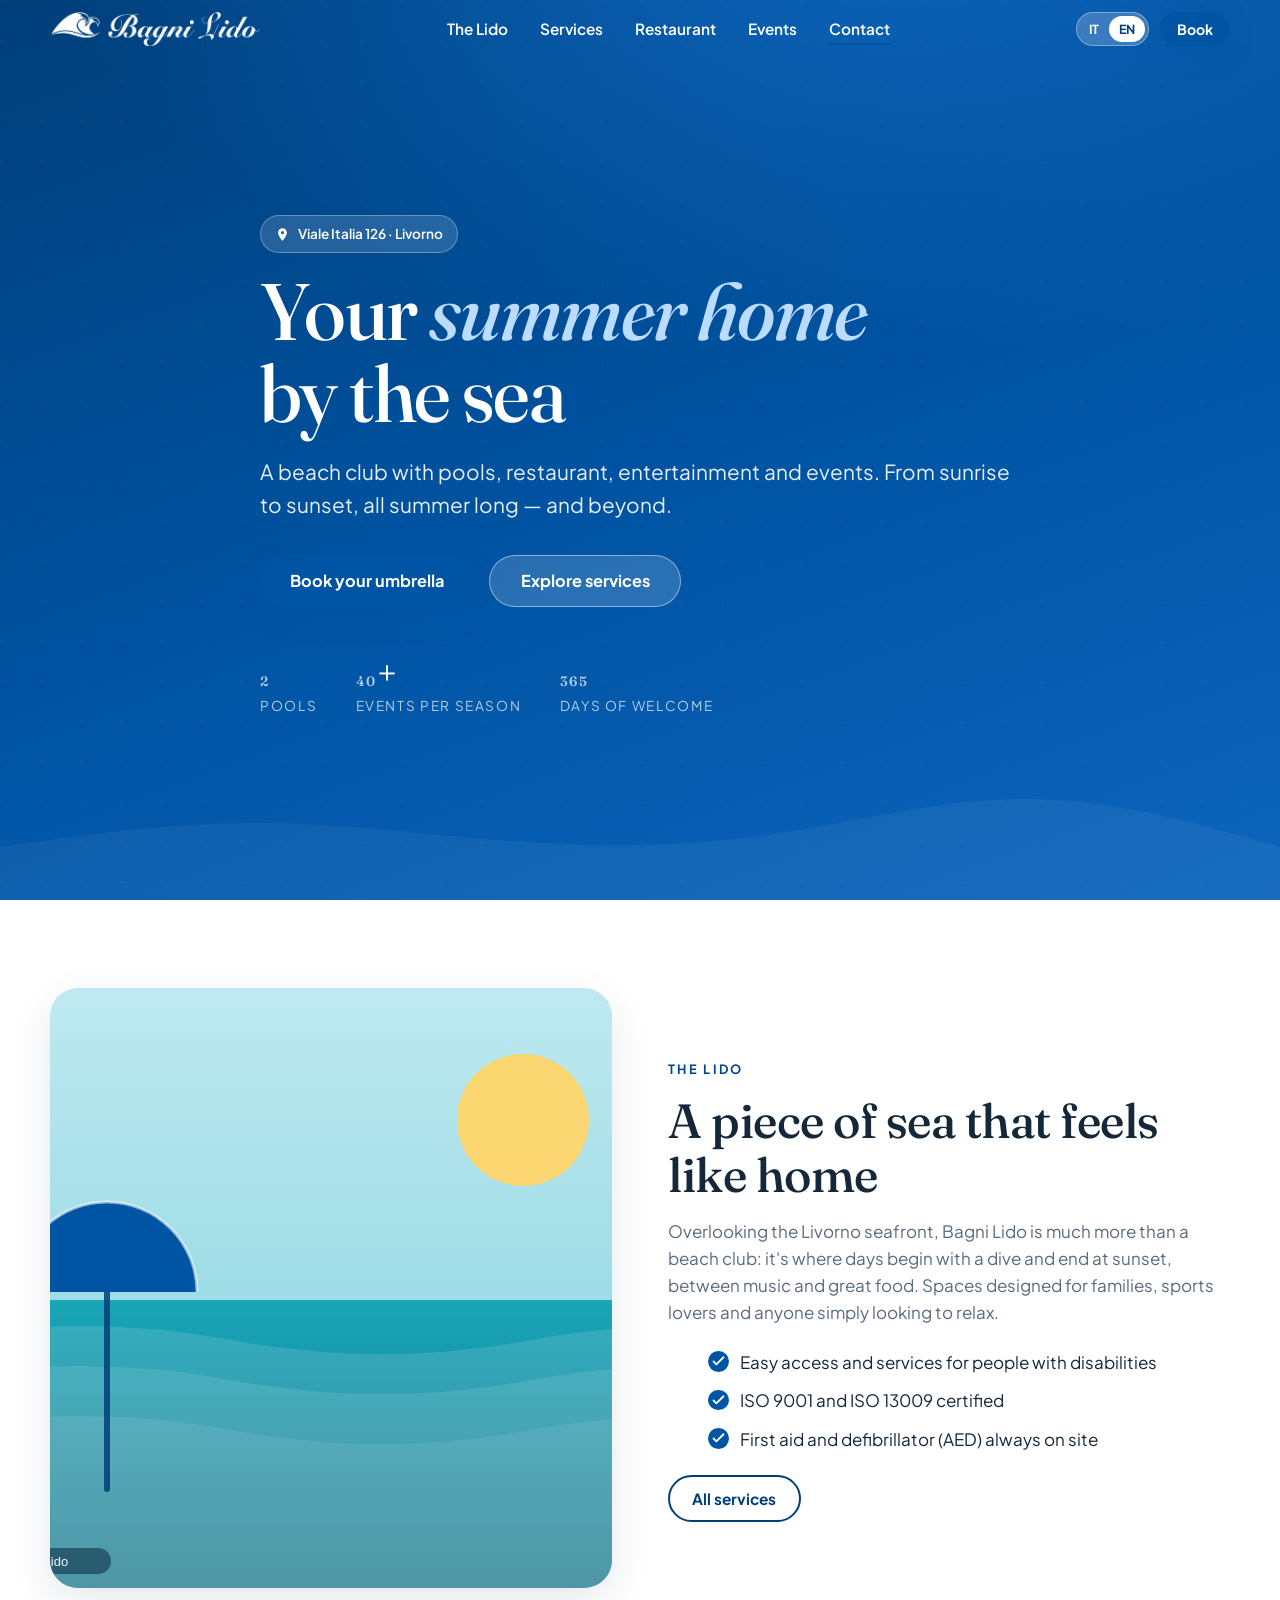
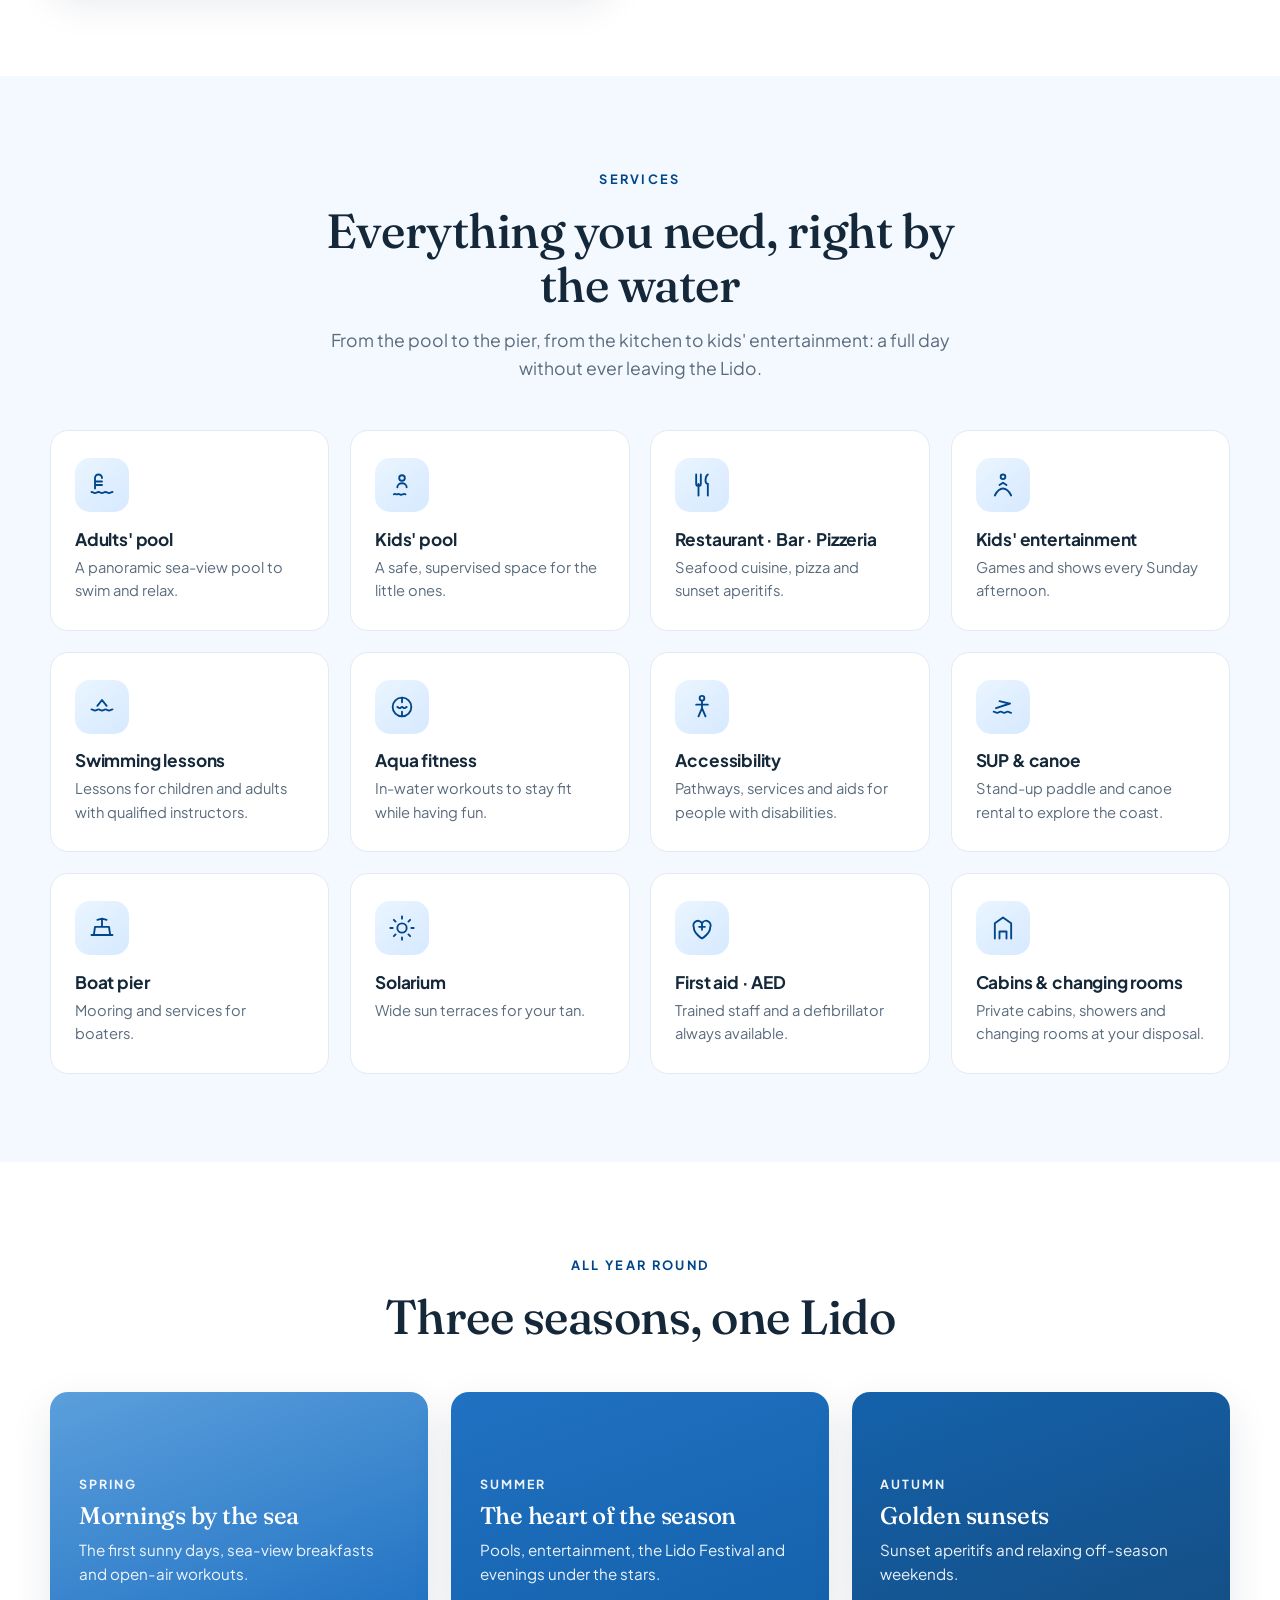
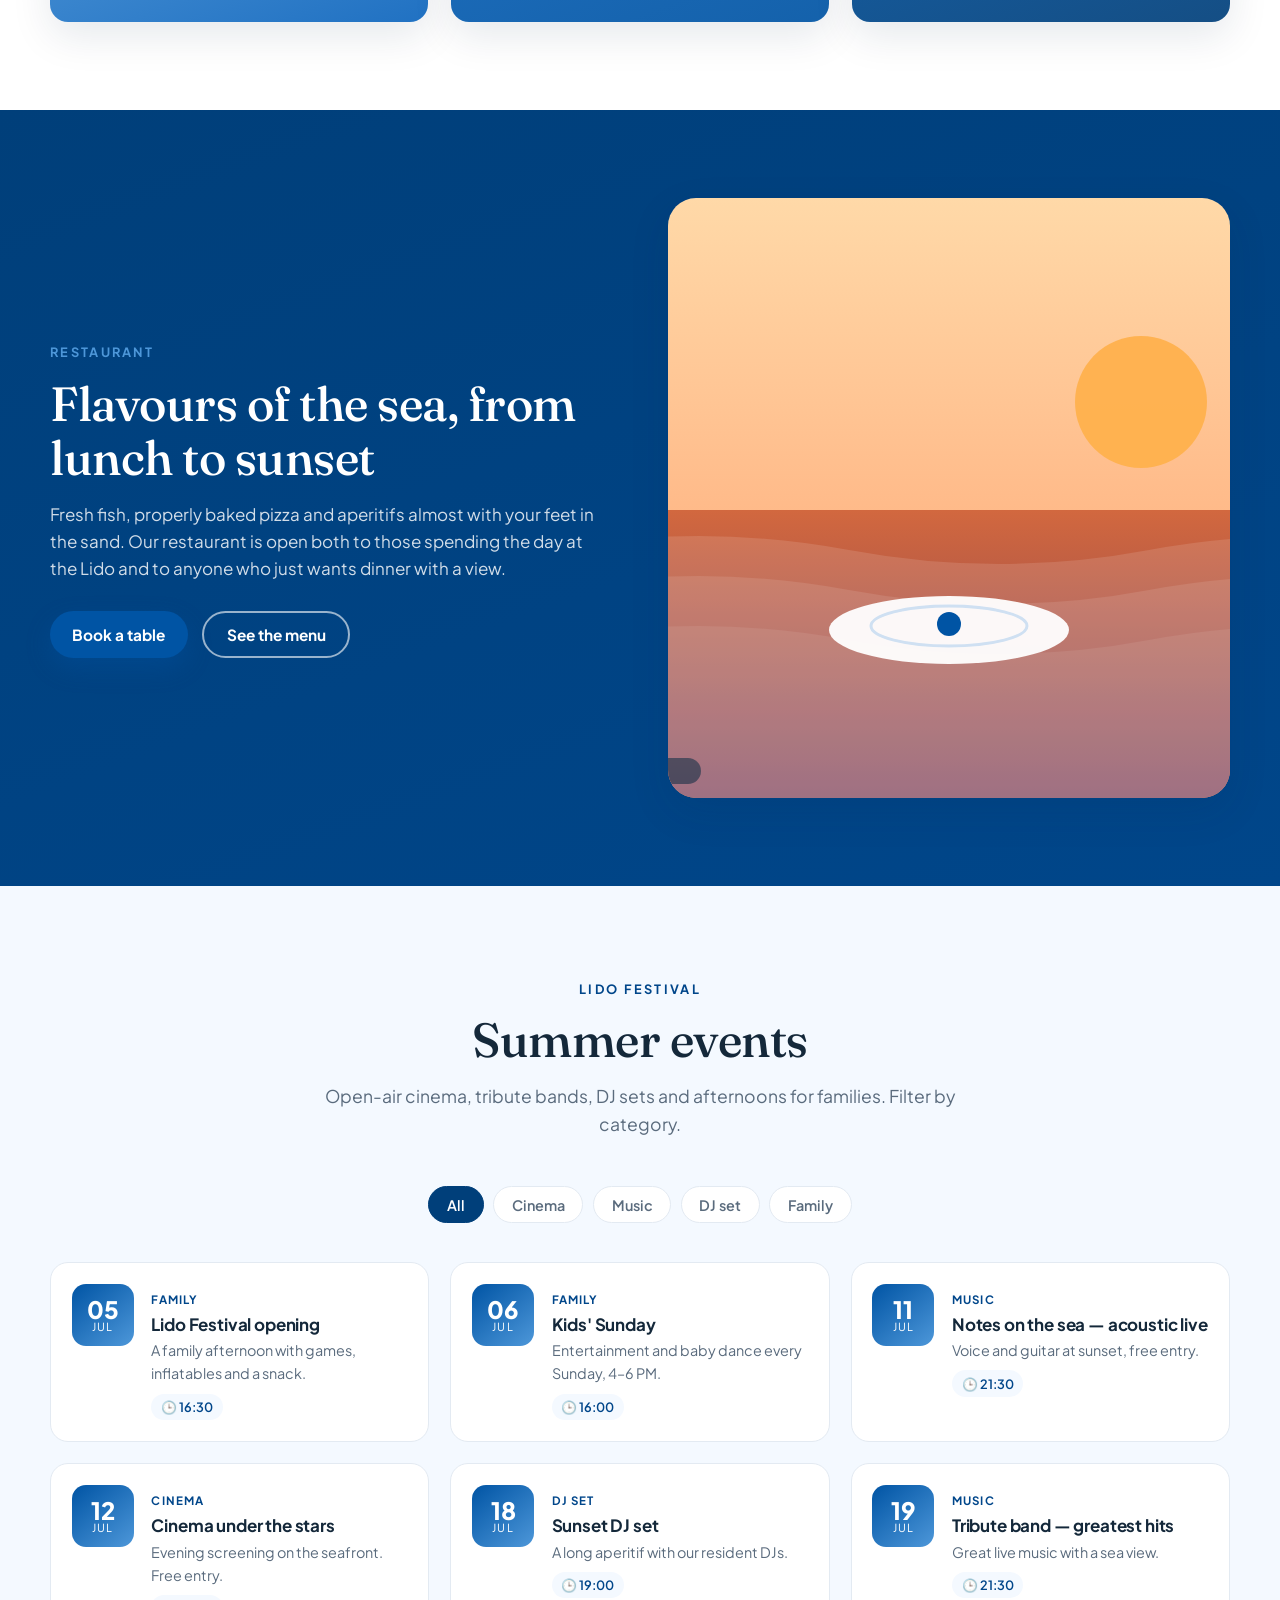
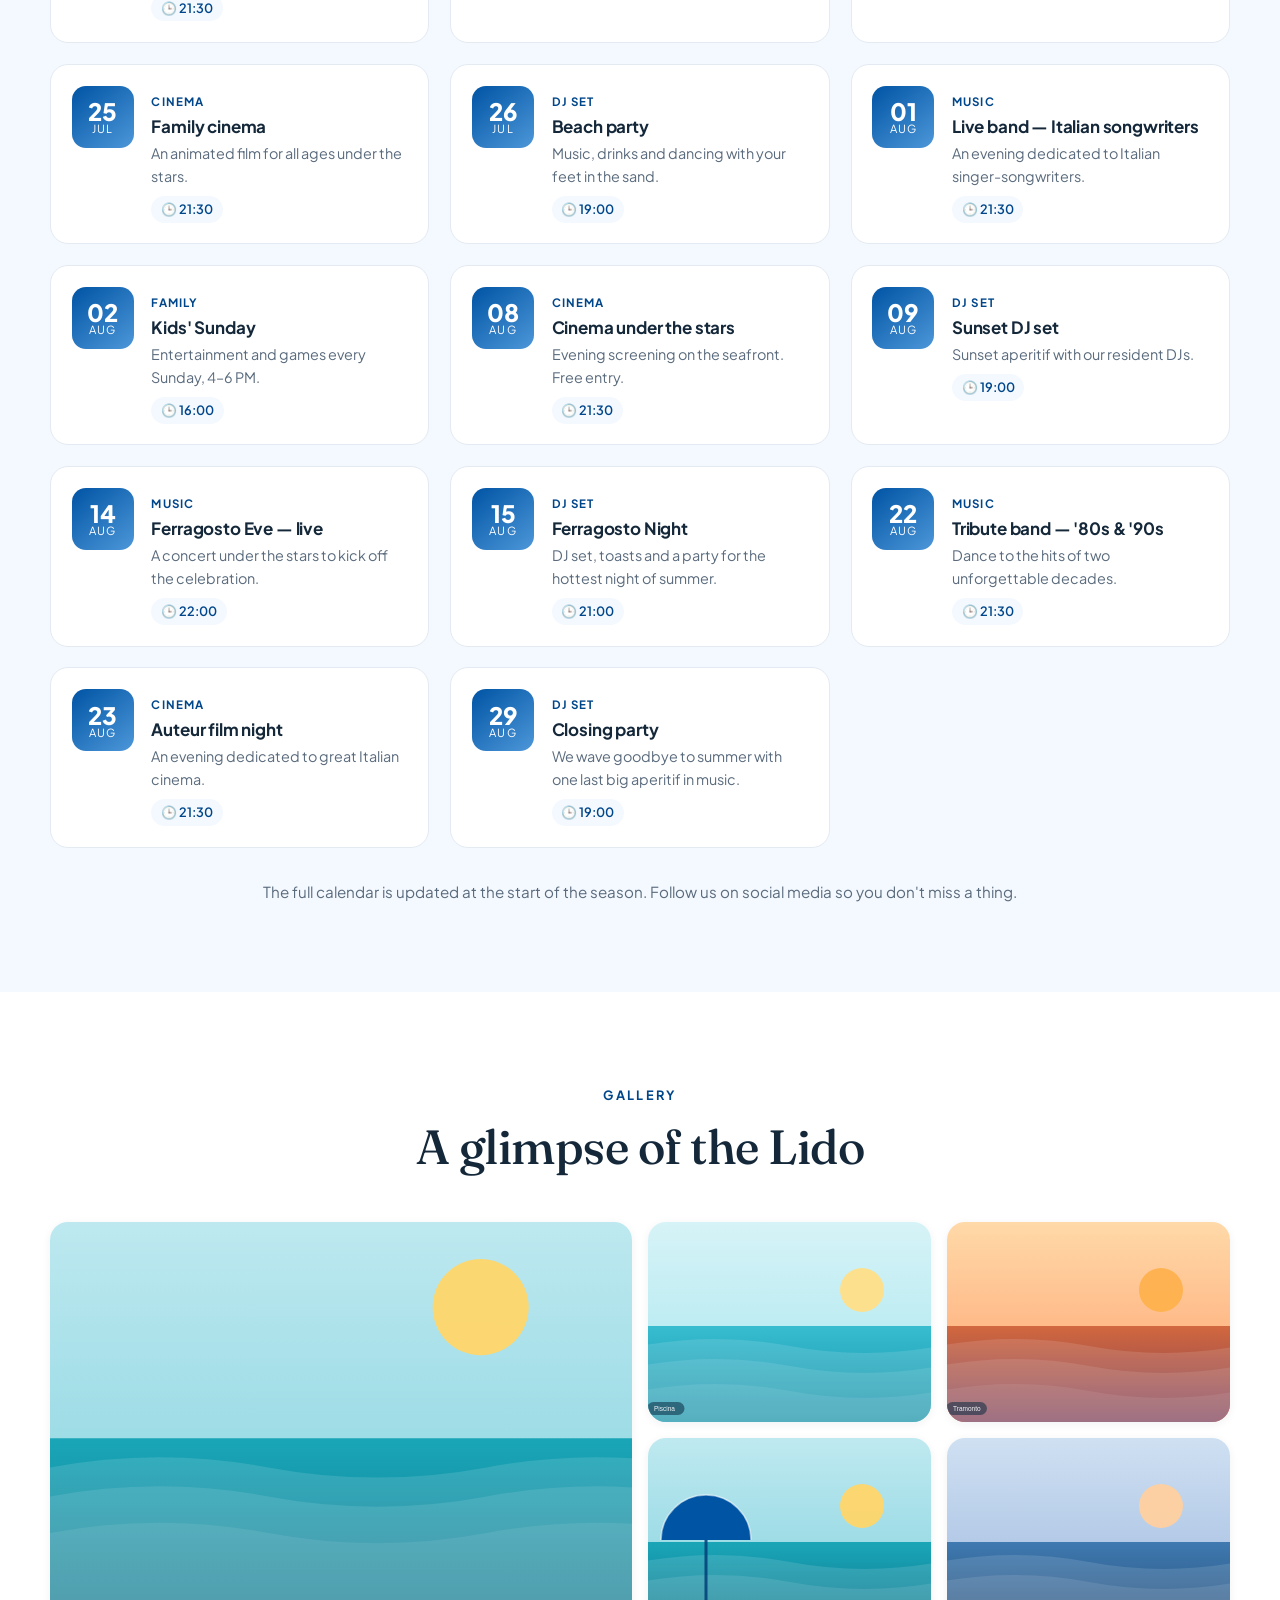
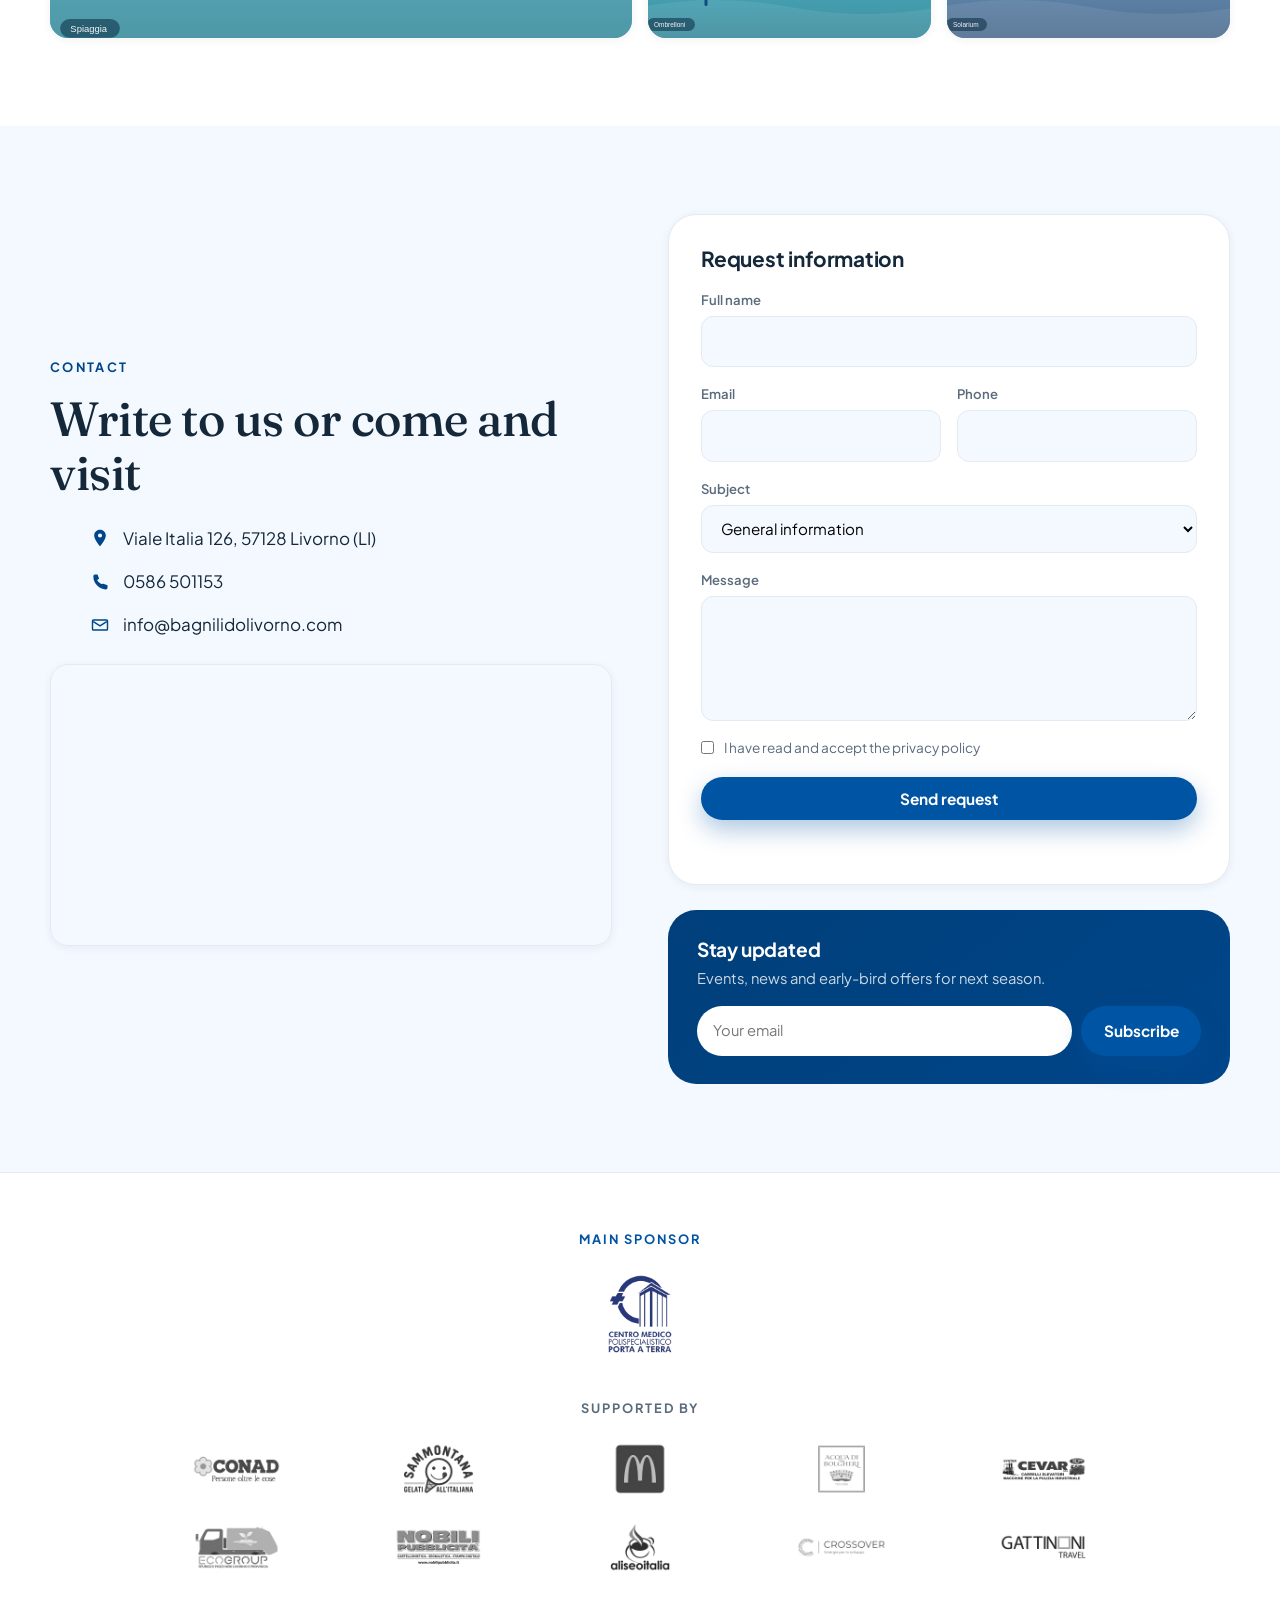
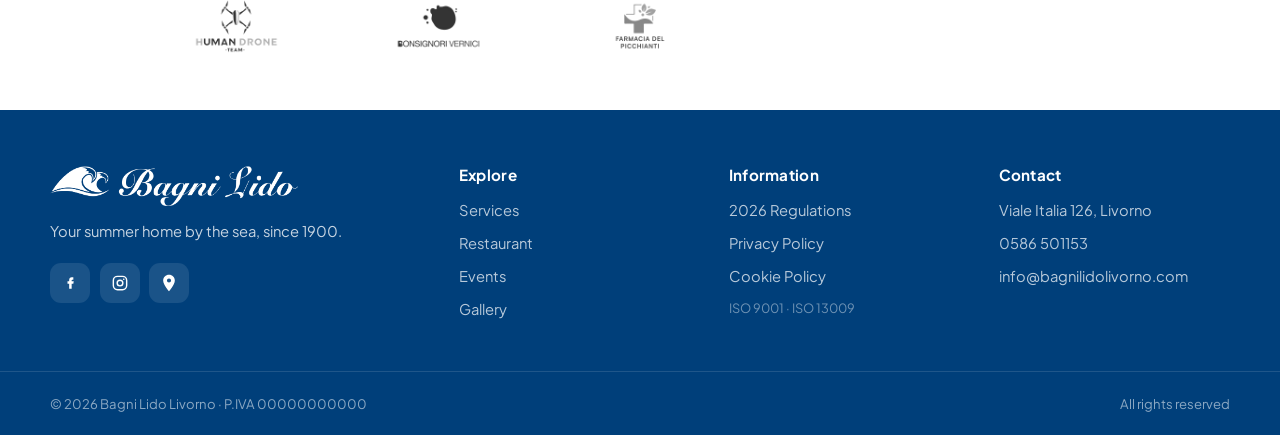
==== index.html @ d7d20849 "Sito Bagni Lido Livorno — rebuild completo - Sito statico HTML/CSS/JS bilingue IT/EN - Brand ufficia" ====
<!DOCTYPE html>
<html lang="it">
<head>
  <meta charset="UTF-8">
  <meta name="viewport" content="width=device-width, initial-scale=1.0">
  <meta name="theme-color" content="#0054a4">

  <!-- ============ SEO ============ -->
  <title>Bagni Lido Livorno · Stabilimento balneare, piscine, ristorante ed eventi</title>
  <meta name="description" content="Bagni Lido Livorno: la tua casa estiva sul mare in Viale Italia 126. Piscine per adulti e bambini, ristorante, pizzeria, animazione, corsi di nuoto, eventi e Lido Festival. Prenota online il tuo ombrellone.">
  <meta name="keywords" content="bagni lido livorno, stabilimento balneare livorno, piscine livorno, ristorante mare livorno, ombrellone livorno, eventi livorno, lido festival">
  <meta name="author" content="Bagni Lido Livorno">
  <link rel="canonical" href="https://bagnilidolivorno.com/">

  <!-- Lingue alternative -->
  <link rel="alternate" hreflang="it" href="https://bagnilidolivorno.com/">
  <link rel="alternate" hreflang="en" href="https://bagnilidolivorno.com/?lang=en">
  <link rel="alternate" hreflang="x-default" href="https://bagnilidolivorno.com/">

  <!-- ============ Open Graph / Social ============ -->
  <meta property="og:type" content="website">
  <meta property="og:site_name" content="Bagni Lido Livorno">
  <meta property="og:title" content="Bagni Lido Livorno · La tua casa estiva sul mare">
  <meta property="og:description" content="Piscine, ristorante, eventi e Lido Festival a Livorno. Prenota online il tuo ombrellone.">
  <meta property="og:url" content="https://bagnilidolivorno.com/">
  <meta property="og:locale" content="it_IT">
  <meta property="og:locale:alternate" content="en_US">
  <meta property="og:image" content="https://bagnilidolivorno.com/assets/img/og-cover.jpg">
  <meta property="og:image:width" content="1200">
  <meta property="og:image:height" content="630">
  <meta name="twitter:card" content="summary_large_image">
  <meta name="twitter:title" content="Bagni Lido Livorno · La tua casa estiva sul mare">
  <meta name="twitter:description" content="Piscine, ristorante, eventi e Lido Festival a Livorno. Prenota online il tuo ombrellone.">
  <meta name="twitter:image" content="https://bagnilidolivorno.com/assets/img/og-cover.jpg">

  <!-- ============ Icone ============ -->
  <link rel="icon" type="image/png" href="favicon.png">
  <link rel="apple-touch-icon" href="assets/img/apple-touch-icon.png">
  <link rel="manifest" href="site.webmanifest">

  <!-- ============ Font ============ -->
  <link rel="preconnect" href="https://fonts.googleapis.com">
  <link rel="preconnect" href="https://fonts.gstatic.com" crossorigin>
  <link href="https://fonts.googleapis.com/css2?family=Fraunces:opsz,wght@9..144,400;9..144,500;9..144,600&family=Plus+Jakarta+Sans:wght@400;500;600;700;800&display=swap" rel="stylesheet">

  <!-- ============ CSS ============ -->
  <link rel="stylesheet" href="assets/css/style.css">

  <!-- ============ Dati strutturati: attività locale ============ -->
  <script type="application/ld+json">
  {
    "@context": "https://schema.org",
    "@type": "BeachResort",
    "name": "Bagni Lido Livorno",
    "image": "https://bagnilidolivorno.com/assets/img/og-cover.jpg",
    "url": "https://bagnilidolivorno.com/",
    "telephone": "+390586501153",
    "email": "info@bagnilidolivorno.com",
    "priceRange": "€€",
    "address": {
      "@type": "PostalAddress",
      "streetAddress": "Viale Italia 126",
      "addressLocality": "Livorno",
      "postalCode": "57128",
      "addressRegion": "LI",
      "addressCountry": "IT"
    },
    "geo": {
      "@type": "GeoCoordinates",
      "latitude": 43.5335,
      "longitude": 10.3010
    },
    "sameAs": [
      "https://www.facebook.com/bagnilidolivorno",
      "https://www.instagram.com/bagnilidolivorno"
    ],
    "amenityFeature": [
      { "@type": "LocationFeatureSpecification", "name": "Piscine", "value": true },
      { "@type": "LocationFeatureSpecification", "name": "Ristorante", "value": true },
      { "@type": "LocationFeatureSpecification", "name": "Accessibilità disabili", "value": true },
      { "@type": "LocationFeatureSpecification", "name": "Animazione bambini", "value": true }
    ]
  }
  </script>
</head>

<body data-lang="it">

<!-- ============================ SKIP LINK (accessibilità) ============================ -->
<a class="skip-link" href="#main" data-i18n="skip">Vai al contenuto</a>

<!-- ============================ HEADER ============================ -->
<header class="site-header" id="header">
  <div class="container nav-wrap">
    <a href="#hero" class="brand" aria-label="Bagni Lido Livorno — home">
      <img class="logo logo-light" src="assets/img/logo-bianco.webp" width="200" height="32" alt="Bagni Lido Livorno">
      <img class="logo logo-dark" src="assets/img/logo-blu.webp" width="200" height="32" alt="" aria-hidden="true">
    </a>

    <nav class="main-nav" id="mainNav" aria-label="Menu principale">
      <a href="#lido" data-i18n="nav.lido">Il Lido</a>
      <a href="#servizi" data-i18n="nav.services">Servizi</a>
      <a href="#ristorante" data-i18n="nav.restaurant">Ristorante</a>
      <a href="#eventi" data-i18n="nav.events">Eventi</a>
      <a href="#contatti" data-i18n="nav.contact">Contatti</a>
    </nav>

    <div class="nav-actions">
      <div class="lang-switch" role="group" aria-label="Lingua / Language">
        <button type="button" data-setlang="it" class="is-active" aria-pressed="true">IT</button>
        <button type="button" data-setlang="en" aria-pressed="false">EN</button>
      </div>
      <a class="btn btn-primary btn-sm" href="https://widget.spiagge.it/stabilimenti-balneari/prenotazione/it-li-57128-bagni-lido/" target="_blank" rel="noopener" data-i18n="nav.book">Prenota</a>
      <button class="nav-toggle" id="navToggle" aria-label="Apri menu" aria-expanded="false" aria-controls="mainNav">
        <span></span><span></span><span></span>
      </button>
    </div>
  </div>
</header>

<main id="main">

<!-- ============================ HERO ============================ -->
<section class="hero" id="hero">
  <div class="hero-bg" aria-hidden="true">
    <div class="hero-waves">
      <svg viewBox="0 0 1440 320" preserveAspectRatio="none"><path d="M0,224L48,213.3C96,203,192,181,288,181.3C384,181,480,203,576,213.3C672,224,768,224,864,202.7C960,181,1056,139,1152,138.7C1248,139,1344,181,1392,202.7L1440,224L1440,320L0,320Z"></path></svg>
    </div>
  </div>

  <div class="container hero-inner">
    <span class="pill" data-reveal>
      <svg viewBox="0 0 24 24" width="15" height="15" aria-hidden="true"><path d="M12 2C8 2 5 5 5 9c0 5 7 13 7 13s7-8 7-13c0-4-3-7-7-7Zm0 9.5A2.5 2.5 0 1 1 12 6.5a2.5 2.5 0 0 1 0 5Z" fill="currentColor"/></svg>
      Viale Italia 126 · Livorno
    </span>

    <h1 data-reveal data-i18n="hero.title">La tua <em>casa estiva</em><br>sul mare</h1>
    <p class="hero-sub" data-reveal data-i18n="hero.sub">Stabilimento balneare con piscine, ristorante, animazione ed eventi. Dal mattino al tramonto, tutta l'estate — e oltre.</p>

    <div class="hero-cta" data-reveal>
      <a class="btn btn-primary btn-lg" href="https://widget.spiagge.it/stabilimenti-balneari/prenotazione/it-li-57128-bagni-lido/" target="_blank" rel="noopener" data-i18n="hero.book">Prenota l'ombrellone</a>
      <a class="btn btn-ghost btn-lg" href="#servizi" data-i18n="hero.discover">Scopri i servizi</a>
    </div>

    <div class="hero-stats" data-reveal>
      <div class="stat"><strong data-count="2"><span class="num" data-target="2">2</span></strong><span data-i18n="hero.stat1">Piscine</span></div>
      <div class="stat"><strong><span class="num" data-target="40">40</span>+</strong><span data-i18n="hero.stat2">Eventi a stagione</span></div>
      <div class="stat"><strong><span class="num" data-target="365">365</span></strong><span data-i18n="hero.stat3">Giorni di accoglienza</span></div>
    </div>
  </div>

  <div class="hero-live" data-reveal aria-label="Meteo Livorno">
    <span class="live-dot"></span>
    <span data-i18n="hero.live">Livorno ora</span>
    <strong id="liveTemp">— °C</strong>
    <span class="live-sep">·</span>
    <span data-i18n="hero.water">Acqua</span> <strong id="liveWater">— °C</strong>
  </div>
</section>

<!-- ============================ IL LIDO / CHI SIAMO ============================ -->
<section class="section" id="lido">
  <div class="container grid-2">
    <div class="media-card" data-reveal>
      <img class="media-img ratio-43" src="assets/img/lido.svg" width="800" height="600" loading="lazy" decoding="async" alt="Vista dello stabilimento Bagni Lido Livorno sul mare">
    </div>
    <div data-reveal>
      <span class="eyebrow" data-i18n="lido.eyebrow">Il Lido</span>
      <h2 data-i18n="lido.title">Un pezzo di mare che diventa casa</h2>
      <p data-i18n="lido.p1">Affacciato sul lungomare di Livorno, il Bagni Lido è molto più di uno stabilimento balneare: è il posto dove le giornate iniziano con un tuffo e finiscono al tramonto, tra musica e buona cucina. Spazi pensati per famiglie, sportivi e per chi cerca semplicemente relax.</p>
      <ul class="check-list" data-reveal-group>
        <li data-i18n="lido.li1">Accesso facilitato e servizi per persone con disabilità</li>
        <li data-i18n="lido.li2">Certificazioni ISO 9001 e ISO 13009</li>
        <li data-i18n="lido.li3">Primo soccorso e defibrillatore (DAE) sempre presenti</li>
      </ul>
      <a class="btn btn-outline" href="#servizi" data-i18n="lido.cta">Tutti i servizi</a>
    </div>
  </div>
</section>

<!-- ============================ SERVIZI ============================ -->
<section class="section section-tint" id="servizi">
  <div class="container">
    <div class="section-head" data-reveal>
      <span class="eyebrow" data-i18n="services.eyebrow">Servizi</span>
      <h2 data-i18n="services.title">Tutto quello che ti serve, a riva</h2>
      <p class="lead" data-i18n="services.sub">Dalla piscina al pontile, dalla cucina all'animazione: una giornata completa senza mai muoverti dal Lido.</p>
    </div>

    <div class="cards-grid" data-reveal-group>
      <!-- ogni card: icona SVG inline (leggera) -->
      <article class="svc-card">
        <span class="svc-ico"><svg viewBox="0 0 24 24"><path d="M3 18c1.5 0 1.5 1 3 1s1.5-1 3-1 1.5 1 3 1 1.5-1 3-1 1.5 1 3 1 1.5-1 3-1M6 15V6a3 3 0 0 1 6 0M6 9h6M6 12h6" fill="none" stroke="currentColor" stroke-width="1.6" stroke-linecap="round"/></svg></span>
        <h3 data-i18n="svc.pool.t">Piscina adulti</h3>
        <p data-i18n="svc.pool.d">Vasca panoramica con vista mare per nuotare e rilassarsi.</p>
      </article>
      <article class="svc-card">
        <span class="svc-ico"><svg viewBox="0 0 24 24"><circle cx="12" cy="6" r="2.4" fill="none" stroke="currentColor" stroke-width="1.6"/><path d="M5 20c1-1 1.5 0 2.5 0S9 19 10 20s1.5 0 2.5 0 1.5-1 2.5 0M8 14c0-2 1.8-3.5 4-3.5s4 1.5 4 3.5" fill="none" stroke="currentColor" stroke-width="1.6" stroke-linecap="round"/></svg></span>
        <h3 data-i18n="svc.kidspool.t">Piscina bambini</h3>
        <p data-i18n="svc.kidspool.d">Spazio sicuro e sorvegliato per i più piccoli.</p>
      </article>
      <article class="svc-card">
        <span class="svc-ico"><svg viewBox="0 0 24 24"><path d="M7 3v8a2 2 0 0 0 4 0V3M9 11v10M17 3c-1.5 1-2 3-2 5s.5 3 2 3v10" fill="none" stroke="currentColor" stroke-width="1.6" stroke-linecap="round"/></svg></span>
        <h3 data-i18n="svc.food.t">Ristorante · Bar · Pizzeria</h3>
        <p data-i18n="svc.food.d">Cucina di mare, pizza e aperitivi al tramonto.</p>
      </article>
      <article class="svc-card">
        <span class="svc-ico"><svg viewBox="0 0 24 24"><circle cx="12" cy="5" r="2" fill="none" stroke="currentColor" stroke-width="1.6"/><path d="M5 21c2-4 4-6 7-6s5 2 7 6M9 12l3-2 3 2" fill="none" stroke="currentColor" stroke-width="1.6" stroke-linecap="round" stroke-linejoin="round"/></svg></span>
        <h3 data-i18n="svc.anim.t">Animazione bimbi</h3>
        <p data-i18n="svc.anim.d">Giochi e spettacoli ogni domenica pomeriggio.</p>
      </article>
      <article class="svc-card">
        <span class="svc-ico"><svg viewBox="0 0 24 24"><path d="M3 14c1.5 0 1.5 1 3 1s1.5-1 3-1 1.5 1 3 1 1.5-1 3-1 1.5 1 3 1 1.5-1 3-1M8 11l4-5 4 5" fill="none" stroke="currentColor" stroke-width="1.6" stroke-linecap="round" stroke-linejoin="round"/><circle cx="12" cy="6" r="0" /></svg></span>
        <h3 data-i18n="svc.swim.t">Corsi di nuoto</h3>
        <p data-i18n="svc.swim.d">Lezioni per bambini e adulti con istruttori qualificati.</p>
      </article>
      <article class="svc-card">
        <span class="svc-ico"><svg viewBox="0 0 24 24"><circle cx="12" cy="12" r="8" fill="none" stroke="currentColor" stroke-width="1.6"/><path d="M8 12c1 0 1 1 2 1s1-1 2-1 1 1 2 1 1-1 2-1M12 4v4M12 16v4" fill="none" stroke="currentColor" stroke-width="1.6" stroke-linecap="round"/></svg></span>
        <h3 data-i18n="svc.aqua.t">Acquagym</h3>
        <p data-i18n="svc.aqua.d">Fitness in acqua per tenersi in forma divertendosi.</p>
      </article>
      <article class="svc-card">
        <span class="svc-ico"><svg viewBox="0 0 24 24"><circle cx="12" cy="4.5" r="2" fill="none" stroke="currentColor" stroke-width="1.6"/><path d="M12 7v6m0 0-3 7m3-7 3 7M7 10h10" fill="none" stroke="currentColor" stroke-width="1.6" stroke-linecap="round"/></svg></span>
        <h3 data-i18n="svc.access.t">Accessibilità</h3>
        <p data-i18n="svc.access.d">Percorsi, servizi e ausili per persone con disabilità.</p>
      </article>
      <article class="svc-card">
        <span class="svc-ico"><svg viewBox="0 0 24 24"><path d="M4 16c1.5 0 1.5 1 3 1s1.5-1 3-1 1.5 1 3 1 1.5-1 3-1 1.5 1 3 1M6 13l12-4M9 7l8 2" fill="none" stroke="currentColor" stroke-width="1.6" stroke-linecap="round" stroke-linejoin="round"/></svg></span>
        <h3 data-i18n="svc.sup.t">SUP & canoa</h3>
        <p data-i18n="svc.sup.d">Noleggio stand-up paddle e canoe per esplorare la costa.</p>
      </article>
      <article class="svc-card">
        <span class="svc-ico"><svg viewBox="0 0 24 24"><path d="M3 18h18M5 18l1-7h12l1 7M12 4v7M12 4l4 1M12 4 8 5" fill="none" stroke="currentColor" stroke-width="1.6" stroke-linecap="round" stroke-linejoin="round"/></svg></span>
        <h3 data-i18n="svc.harbor.t">Pontile barche</h3>
        <p data-i18n="svc.harbor.d">Attracco e servizi per i diportisti.</p>
      </article>
      <article class="svc-card">
        <span class="svc-ico"><svg viewBox="0 0 24 24"><circle cx="12" cy="12" r="4" fill="none" stroke="currentColor" stroke-width="1.6"/><path d="M12 2v2m0 16v2M2 12h2m16 0h2M5 5l1.5 1.5M17.5 17.5 19 19M19 5l-1.5 1.5M6.5 17.5 5 19" fill="none" stroke="currentColor" stroke-width="1.6" stroke-linecap="round"/></svg></span>
        <h3 data-i18n="svc.solarium.t">Solarium</h3>
        <p data-i18n="svc.solarium.d">Ampie terrazze al sole per la tua tintarella.</p>
      </article>
      <article class="svc-card">
        <span class="svc-ico"><svg viewBox="0 0 24 24"><path d="M12 21s-7-4.3-7-9.5A3.5 3.5 0 0 1 12 8a3.5 3.5 0 0 1 7 3.5C19 16.7 12 21 12 21Z" fill="none" stroke="currentColor" stroke-width="1.6" stroke-linejoin="round"/><path d="M12 8.5v5M9.5 11h5" stroke="currentColor" stroke-width="1.6" stroke-linecap="round"/></svg></span>
        <h3 data-i18n="svc.aid.t">Primo soccorso · DAE</h3>
        <p data-i18n="svc.aid.d">Personale formato e defibrillatore sempre disponibili.</p>
      </article>
      <article class="svc-card">
        <span class="svc-ico"><svg viewBox="0 0 24 24"><path d="M5 21V8l7-5 7 5v13M9 21v-6h6v6" fill="none" stroke="currentColor" stroke-width="1.6" stroke-linecap="round" stroke-linejoin="round"/></svg></span>
        <h3 data-i18n="svc.cabin.t">Cabine & spogliatoi</h3>
        <p data-i18n="svc.cabin.d">Cabine private, docce e spogliatoi a tua disposizione.</p>
      </article>
    </div>
  </div>
</section>

<!-- ============================ STAGIONI ============================ -->
<section class="section" id="stagioni">
  <div class="container">
    <div class="section-head" data-reveal>
      <span class="eyebrow" data-i18n="seasons.eyebrow">Tutto l'anno</span>
      <h2 data-i18n="seasons.title">Tre stagioni, un solo Lido</h2>
    </div>
    <div class="seasons" data-reveal-group>
      <article class="season spring">
        <span class="season-tag" data-i18n="seasons.s1.tag">Primavera</span>
        <h3 data-i18n="seasons.s1.t">Risvegli sul mare</h3>
        <p data-i18n="seasons.s1.d">Le prime giornate di sole, colazioni vista mare e allenamenti all'aria aperta.</p>
      </article>
      <article class="season summer">
        <span class="season-tag" data-i18n="seasons.s2.tag">Estate</span>
        <h3 data-i18n="seasons.s2.t">Il cuore della stagione</h3>
        <p data-i18n="seasons.s2.d">Piscine, animazione, Lido Festival e serate sotto le stelle.</p>
      </article>
      <article class="season autumn">
        <span class="season-tag" data-i18n="seasons.s3.tag">Autunno</span>
        <h3 data-i18n="seasons.s3.t">Tramonti d'oro</h3>
        <p data-i18n="seasons.s3.d">Aperitivi al calare del sole e weekend di relax fuori stagione.</p>
      </article>
    </div>
  </div>
</section>

<!-- ============================ RISTORANTE ============================ -->
<section class="section section-dark" id="ristorante">
  <div class="container grid-2 reverse">
    <div data-reveal>
      <span class="eyebrow light" data-i18n="rest.eyebrow">Ristorante</span>
      <h2 data-i18n="rest.title">Sapori di mare, dal pranzo al tramonto</h2>
      <p data-i18n="rest.p1">Cucina di pesce fresco, pizze cotte come si deve e aperitivi con i piedi quasi nella sabbia. Il nostro ristorante è aperto a chi passa la giornata al Lido e a chi vuole solo una cena con vista.</p>
      <div class="rest-actions">
        <a class="btn btn-primary" href="#contatti" data-i18n="rest.reserve">Prenota un tavolo</a>
        <a class="btn btn-ghost-light" href="assets/menu.pdf" target="_blank" rel="noopener" data-i18n="rest.menu">Scopri il menù</a>
      </div>
    </div>
    <div class="media-card" data-reveal>
      <img class="media-img ratio-43" src="assets/img/ristorante.svg" width="800" height="600" loading="lazy" decoding="async" alt="Ristorante del Bagni Lido Livorno al tramonto">
    </div>
  </div>
</section>

<!-- ============================ EVENTI ============================ -->
<section class="section section-tint" id="eventi">
  <div class="container">
    <div class="section-head" data-reveal>
      <span class="eyebrow" data-i18n="events.eyebrow">Lido Festival</span>
      <h2 data-i18n="events.title">Eventi dell'estate</h2>
      <p class="lead" data-i18n="events.sub">Cinema sotto le stelle, tribute band, DJ set e pomeriggi per le famiglie. Filtra per categoria.</p>
    </div>

    <div class="event-filters" data-reveal role="tablist" aria-label="Filtra eventi">
      <button class="chip is-active" data-filter="all" data-i18n="events.f.all">Tutti</button>
      <button class="chip" data-filter="cinema" data-i18n="events.f.cinema">Cinema</button>
      <button class="chip" data-filter="music" data-i18n="events.f.music">Musica</button>
      <button class="chip" data-filter="dj" data-i18n="events.f.dj">DJ set</button>
      <button class="chip" data-filter="family" data-i18n="events.f.family">Famiglia</button>
    </div>

    <div class="events-grid" id="eventsGrid" data-reveal-group>
      <!-- Popolato da assets/js/events.js -->
    </div>
    <p class="events-empty" id="eventsEmpty" hidden data-i18n="events.empty">Nessun evento in questa categoria.</p>
    <p class="events-note" data-reveal data-i18n="events.note">Il calendario completo viene aggiornato a inizio stagione. Seguici sui social per non perdere nessun evento.</p>
  </div>
</section>

<!-- ============================ GALLERIA ============================ -->
<section class="section" id="galleria">
  <div class="container">
    <div class="section-head" data-reveal>
      <span class="eyebrow" data-i18n="gallery.eyebrow">Galleria</span>
      <h2 data-i18n="gallery.title">Uno sguardo al Lido</h2>
    </div>
    <div class="gallery" data-reveal-group>
      <img class="g1" src="assets/img/g1.svg" width="800" height="600" loading="lazy" decoding="async" alt="La spiaggia del Bagni Lido Livorno">
      <img class="g2" src="assets/img/g2.svg" width="600" height="400" loading="lazy" decoding="async" alt="La piscina del Lido">
      <img class="g3" src="assets/img/g3.svg" width="600" height="400" loading="lazy" decoding="async" alt="Tramonto sul mare di Livorno">
      <img class="g4" src="assets/img/g4.svg" width="600" height="400" loading="lazy" decoding="async" alt="Ombrelloni sulla spiaggia">
      <img class="g5" src="assets/img/g5.svg" width="600" height="400" loading="lazy" decoding="async" alt="Solarium del Bagni Lido">
    </div>
  </div>
</section>

<!-- ============================ CONTATTI ============================ -->
<section class="section section-tint" id="contatti">
  <div class="container grid-2">
    <div data-reveal>
      <span class="eyebrow" data-i18n="contact.eyebrow">Contatti</span>
      <h2 data-i18n="contact.title">Scrivici o passa a trovarci</h2>
      <ul class="contact-list">
        <li>
          <svg viewBox="0 0 24 24" width="20" height="20" aria-hidden="true"><path d="M12 2C8 2 5 5 5 9c0 5 7 13 7 13s7-8 7-13c0-4-3-7-7-7Zm0 9.5A2.5 2.5 0 1 1 12 6.5a2.5 2.5 0 0 1 0 5Z" fill="currentColor"/></svg>
          <span>Viale Italia 126, 57128 Livorno (LI)</span>
        </li>
        <li>
          <svg viewBox="0 0 24 24" width="20" height="20" aria-hidden="true"><path d="M6 3h3l2 5-2.5 1.5a11 11 0 0 0 5 5L16 14l5 2v3a2 2 0 0 1-2 2A16 16 0 0 1 4 5a2 2 0 0 1 2-2Z" fill="currentColor"/></svg>
          <a href="tel:+390586501153">0586 501153</a>
        </li>
        <li>
          <svg viewBox="0 0 24 24" width="20" height="20" aria-hidden="true"><path d="M4 6h16a1 1 0 0 1 1 1v10a1 1 0 0 1-1 1H4a1 1 0 0 1-1-1V7a1 1 0 0 1 1-1Zm0 2 8 5 8-5" fill="none" stroke="currentColor" stroke-width="1.7" stroke-linejoin="round"/></svg>
          <a href="mailto:info@bagnilidolivorno.com">info@bagnilidolivorno.com</a>
        </li>
      </ul>

      <div class="map-card">
        <iframe
          title="Mappa Bagni Lido Livorno"
          src="https://www.google.com/maps?q=Viale+Italia+126,+Livorno&output=embed"
          loading="lazy" referrerpolicy="no-referrer-when-downgrade"></iframe>
      </div>
    </div>

    <div data-reveal>
      <form class="contact-form" id="contactForm" novalidate>
        <h3 data-i18n="contact.formTitle">Richiedi informazioni</h3>
        <input type="text" name="website" class="hp" tabindex="-1" autocomplete="off" aria-hidden="true">
        <div class="field">
          <label for="cf-name" data-i18n="contact.name">Nome e cognome</label>
          <input id="cf-name" name="name" type="text" autocomplete="name" required>
        </div>
        <div class="field-row">
          <div class="field">
            <label for="cf-email" data-i18n="contact.email">Email</label>
            <input id="cf-email" name="email" type="email" autocomplete="email" required>
          </div>
          <div class="field">
            <label for="cf-phone" data-i18n="contact.phone">Telefono</label>
            <input id="cf-phone" name="phone" type="tel" autocomplete="tel">
          </div>
        </div>
        <div class="field">
          <label for="cf-topic" data-i18n="contact.topic">Motivo</label>
          <select id="cf-topic" name="topic">
            <option data-i18n="contact.topic1">Informazioni generali</option>
            <option data-i18n="contact.topic2">Prenotazione tavolo</option>
            <option data-i18n="contact.topic3">Evento / festa privata</option>
            <option data-i18n="contact.topic4">Abbonamento stagionale</option>
          </select>
        </div>
        <div class="field">
          <label for="cf-msg" data-i18n="contact.message">Messaggio</label>
          <textarea id="cf-msg" name="message" rows="4" required></textarea>
        </div>
        <label class="checkbox">
          <input type="checkbox" required>
          <span data-i18n="contact.privacy">Ho letto e accetto la privacy policy</span>
        </label>
        <button type="submit" class="btn btn-primary btn-block" data-i18n="contact.send">Invia richiesta</button>
        <p class="form-msg" id="formMsg" role="status" aria-live="polite"></p>
      </form>

      <div class="newsletter" data-reveal>
        <h3 data-i18n="news.title">Resta aggiornato</h3>
        <p data-i18n="news.sub">Eventi, novità e offerte early-bird per la prossima stagione.</p>
        <form class="newsletter-form" id="newsForm">
          <input type="text" name="website" class="hp" tabindex="-1" autocomplete="off" aria-hidden="true">
          <input type="email" required placeholder="La tua email" data-i18n-placeholder="news.placeholder" aria-label="Email">
          <button class="btn btn-primary" type="submit" data-i18n="news.cta">Iscriviti</button>
        </form>
      </div>
    </div>
  </div>
</section>

<!-- ============================ SPONSOR ============================ -->
<section class="sponsors" id="sponsor">
  <div class="container">
    <p class="sponsors-label main-label" data-reveal data-i18n="sponsors.main">Main sponsor</p>
    <div class="sponsor-main" data-reveal>
      <img src="uploads/sponsors/centromedico.webp" width="400" height="240" loading="lazy" alt="Centro Medico — main sponsor">
    </div>

    <p class="sponsors-label" data-reveal data-i18n="sponsors.title">Con il sostegno di</p>
    <div class="sponsors-grid" data-reveal-group>
      <img src="uploads/sponsors/conad.webp" width="400" height="240" loading="lazy" alt="Conad">
      <img src="uploads/sponsors/sammontana.webp" width="400" height="240" loading="lazy" alt="Sammontana">
      <img src="uploads/sponsors/mcdonald.webp" width="400" height="240" loading="lazy" alt="McDonald's">
      <img src="uploads/sponsors/acquadibolgheri.webp" width="400" height="240" loading="lazy" alt="Acqua di Bolgheri">
      <img src="uploads/sponsors/cevar.webp" width="400" height="240" loading="lazy" alt="Cevar">
      <img src="uploads/sponsors/ecogroup.webp" width="400" height="240" loading="lazy" alt="EcoGroup">
      <img src="uploads/sponsors/nobili.webp" width="400" height="240" loading="lazy" alt="Nobili">
      <img src="uploads/sponsors/aliseo.webp" width="400" height="240" loading="lazy" alt="Aliseo">
      <img src="uploads/sponsors/crossover.webp" width="400" height="240" loading="lazy" alt="Crossover">
      <img src="uploads/sponsors/gattinoni.webp" width="400" height="240" loading="lazy" alt="Gattinoni">
      <img src="uploads/sponsors/humandrone.webp" width="400" height="240" loading="lazy" alt="Humandrone">
      <img src="uploads/sponsors/bonsignori.webp" width="400" height="240" loading="lazy" alt="Bonsignori">
      <img src="uploads/sponsors/sponsor_1781604991_9861.webp" width="400" height="240" loading="lazy" alt="Sponsor">
    </div>
  </div>
</section>

</main>

<!-- ============================ FOOTER ============================ -->
<footer class="site-footer">
  <div class="container footer-grid">
    <div class="footer-brand">
      <img class="footer-logo" src="assets/img/logo-bianco.webp" width="220" height="36" alt="Bagni Lido Livorno">
      <p data-i18n="footer.tag">La tua casa estiva sul mare, dal 1900.</p>
      <div class="socials">
        <a href="https://www.facebook.com/bagnilidolivorno" target="_blank" rel="noopener" aria-label="Facebook"><svg viewBox="0 0 24 24" width="20" height="20"><path d="M14 8h2V5h-2c-2 0-3 1.5-3 3.5V10H9v3h2v6h3v-6h2l.5-3H14V8.7C14 8.2 14.3 8 14.7 8Z" fill="currentColor"/></svg></a>
        <a href="https://www.instagram.com/bagnilidolivorno" target="_blank" rel="noopener" aria-label="Instagram"><svg viewBox="0 0 24 24" width="20" height="20"><rect x="4" y="4" width="16" height="16" rx="5" fill="none" stroke="currentColor" stroke-width="1.7"/><circle cx="12" cy="12" r="3.4" fill="none" stroke="currentColor" stroke-width="1.7"/><circle cx="16.5" cy="7.5" r="1" fill="currentColor"/></svg></a>
        <a href="https://maps.google.com/?q=Bagni+Lido+Livorno" target="_blank" rel="noopener" aria-label="Google Maps"><svg viewBox="0 0 24 24" width="20" height="20"><path d="M12 2C8 2 5 5 5 9c0 5 7 13 7 13s7-8 7-13c0-4-3-7-7-7Zm0 9.5A2.5 2.5 0 1 1 12 6.5a2.5 2.5 0 0 1 0 5Z" fill="currentColor"/></svg></a>
      </div>
    </div>

    <div class="footer-col">
      <h4 data-i18n="footer.explore">Esplora</h4>
      <a href="#servizi" data-i18n="nav.services">Servizi</a>
      <a href="#ristorante" data-i18n="nav.restaurant">Ristorante</a>
      <a href="#eventi" data-i18n="nav.events">Eventi</a>
      <a href="#galleria" data-i18n="gallery.eyebrow">Galleria</a>
    </div>

    <div class="footer-col">
      <h4 data-i18n="footer.info">Informazioni</h4>
      <a href="assets/regolamento-2026.pdf" target="_blank" rel="noopener" data-i18n="footer.rules">Regolamento 2026</a>
      <a href="#" data-i18n="footer.privacy">Privacy Policy</a>
      <a href="#" data-i18n="footer.cookie">Cookie Policy</a>
      <span class="iso">ISO 9001 · ISO 13009</span>
    </div>

    <div class="footer-col">
      <h4 data-i18n="footer.contacts">Contatti</h4>
      <span>Viale Italia 126, Livorno</span>
      <a href="tel:+390586501153">0586 501153</a>
      <a href="mailto:info@bagnilidolivorno.com">info@bagnilidolivorno.com</a>
    </div>
  </div>
  <div class="footer-bottom">
    <div class="container">
      <span>© <span id="year">2026</span> Bagni Lido Livorno · P.IVA 00000000000</span>
      <span data-i18n="footer.credits">Tutti i diritti riservati</span>
    </div>
  </div>
</footer>

<!-- ============================ STICKY MOBILE BAR ============================ -->
<nav class="mobile-bar" aria-label="Azioni rapide">
  <a href="https://widget.spiagge.it/stabilimenti-balneari/prenotazione/it-li-57128-bagni-lido/" target="_blank" rel="noopener">
    <svg viewBox="0 0 24 24" width="22" height="22"><path d="M4 20h16M6 20V10l6-5 6 5v10M10 20v-5h4v5" fill="none" stroke="currentColor" stroke-width="1.7" stroke-linecap="round" stroke-linejoin="round"/></svg>
    <span data-i18n="mbar.book">Prenota</span>
  </a>
  <a href="tel:+390586501153">
    <svg viewBox="0 0 24 24" width="22" height="22"><path d="M6 3h3l2 5-2.5 1.5a11 11 0 0 0 5 5L16 14l5 2v3a2 2 0 0 1-2 2A16 16 0 0 1 4 5a2 2 0 0 1 2-2Z" fill="currentColor"/></svg>
    <span data-i18n="mbar.call">Chiama</span>
  </a>
  <a href="https://maps.google.com/?q=Viale+Italia+126,+Livorno" target="_blank" rel="noopener">
    <svg viewBox="0 0 24 24" width="22" height="22"><path d="M12 2C8 2 5 5 5 9c0 5 7 13 7 13s7-8 7-13c0-4-3-7-7-7Zm0 9.5A2.5 2.5 0 1 1 12 6.5a2.5 2.5 0 0 1 0 5Z" fill="currentColor"/></svg>
    <span data-i18n="mbar.map">Mappa</span>
  </a>
</nav>

<!-- ============================ SCRIPT ============================ -->
<script src="assets/js/i18n.js" defer></script>
<script src="assets/js/events.js" defer></script>
<script src="assets/js/main.js" defer></script>
</body>
</html>
---- assets/css/style.css ----
/* =========================================================
   BAGNI LIDO LIVORNO — Design System
   ========================================================= */
:root{
  /* ===== PALETTE UFFICIALE BAGNI LIDO LIVORNO — blu #0054a4 + bianco ===== */
  --navy:        #003f7a;   /* blu profondo (sezioni scure, footer, testo) */
  --navy-700:    #00468a;
  --teal:        #0054a4;   /* BLU UFFICIALE (colore primario) */
  --teal-600:    #00468a;   /* blu più scuro (hover, eyebrow) */
  --aqua:        #4d97d9;   /* azzurro chiaro (accento) */
  --sand:        #f4f9ff;   /* tinta chiara */
  --sand-200:    #eaf5ff;
  --coral:       #0054a4;   /* CTA = blu brand */
  --coral-600:   #00468a;   /* hover CTA */
  --sunset:      #bcdcff;   /* evidenziazioni su sfondo blu */

  --ink:         #14283a;
  --muted:       #5a6b7d;
  --line:        #e3eaf2;
  --white:       #ffffff;
  --bg:          #ffffff;
  --bg-tint:     #f4f9ff;

  --radius:      18px;
  --radius-sm:   12px;
  --radius-lg:   28px;
  --shadow-sm:   0 2px 10px rgba(10,42,67,.06);
  --shadow:      0 14px 40px rgba(10,42,67,.10);
  --shadow-lg:   0 30px 70px rgba(10,42,67,.18);

  --maxw:        1180px;
  --ease:        cubic-bezier(.22,.61,.36,1);

  --font-sans:   'Plus Jakarta Sans', system-ui, -apple-system, Segoe UI, Roboto, sans-serif;
  --font-disp:   'Fraunces', Georgia, 'Times New Roman', serif;
}

/* ---------- Reset ---------- */
*,*::before,*::after{box-sizing:border-box;margin:0}
html{scroll-behavior:smooth;-webkit-text-size-adjust:100%}
@media (prefers-reduced-motion: reduce){html{scroll-behavior:auto}}
body{
  font-family:var(--font-sans);
  color:var(--ink);
  background:var(--bg);
  line-height:1.6;
  font-size:17px;
  overflow-x:hidden;
  -webkit-font-smoothing:antialiased;
}
img{max-width:100%;display:block}
a{color:inherit;text-decoration:none}
button{font-family:inherit;cursor:pointer;border:0;background:none}
h1,h2,h3,h4{line-height:1.12;font-weight:700;letter-spacing:-.01em}
svg{display:block}

.container{width:min(100% - 2.4rem, var(--maxw));margin-inline:auto}

/* ---------- Skip link ---------- */
.skip-link{
  position:absolute;left:-999px;top:0;z-index:200;
  background:var(--navy);color:#fff;padding:.7rem 1.1rem;border-radius:0 0 10px 0;
}
.skip-link:focus{left:0}

/* =========================================================
   BUTTONS
   ========================================================= */
.btn{
  display:inline-flex;align-items:center;justify-content:center;gap:.5rem;
  font-weight:700;font-size:.96rem;line-height:1;
  padding:.85rem 1.4rem;border-radius:999px;
  transition:transform .25s var(--ease), box-shadow .25s var(--ease), background .25s, color .25s;
  white-space:nowrap;
}
.btn:active{transform:translateY(1px)}
.btn-sm{padding:.62rem 1.05rem;font-size:.88rem}
.btn-lg{padding:1.05rem 1.9rem;font-size:1.02rem}
.btn-block{width:100%}
.btn-primary{background:var(--coral);color:#fff;box-shadow:0 10px 24px rgba(0,84,164,.32)}
.btn-primary:hover{background:var(--coral-600);transform:translateY(-2px);box-shadow:0 16px 34px rgba(0,84,164,.42)}
.btn-outline{border:2px solid var(--navy);color:var(--navy)}
.btn-outline:hover{background:var(--navy);color:#fff;transform:translateY(-2px)}
.btn-ghost{background:rgba(255,255,255,.16);color:#fff;border:1.5px solid rgba(255,255,255,.45);backdrop-filter:blur(6px)}
.btn-ghost:hover{background:rgba(255,255,255,.28);transform:translateY(-2px)}
.btn-ghost-light{border:2px solid rgba(255,255,255,.6);color:#fff}
.btn-ghost-light:hover{background:#fff;color:var(--navy)}

/* =========================================================
   HEADER / NAV
   ========================================================= */
.site-header{
  position:fixed;inset:0 0 auto 0;z-index:100;
  padding:.5rem 0;
  transition:background .3s var(--ease), box-shadow .3s, padding .3s;
}
.site-header.scrolled{background:rgba(255,255,255,.92);backdrop-filter:blur(14px);box-shadow:var(--shadow-sm)}
.nav-wrap{display:flex;align-items:center;justify-content:space-between;gap:1rem}

.brand{position:relative;display:inline-flex;align-items:center}
.logo{height:34px;width:auto;display:block}
.logo-light{transition:opacity .3s var(--ease)}
.logo-dark{position:absolute;left:0;top:50%;transform:translateY(-50%);opacity:0;transition:opacity .3s var(--ease)}
.scrolled .logo-light{opacity:0}
.scrolled .logo-dark{opacity:1}
.footer-logo{height:40px;width:auto;margin-bottom:.2rem}
/* fallback testuale (non più usato in header/footer) */
.brand-text{font-family:var(--font-disp);font-weight:600;font-size:1.18rem;line-height:.95;display:flex;flex-direction:column}
.brand-text small{font-family:var(--font-sans);font-weight:600;font-size:.62rem;letter-spacing:.32em;text-transform:uppercase;opacity:.8}

.main-nav{display:flex;gap:.3rem}
.main-nav a{
  position:relative;padding:.55rem .85rem;border-radius:10px;font-weight:600;font-size:.96rem;color:#fff;transition:color .25s, background .25s;
}
.scrolled .main-nav a{color:var(--navy)}
.main-nav a::after{content:"";position:absolute;left:.85rem;right:.85rem;bottom:.32rem;height:2px;background:var(--coral);transform:scaleX(0);transform-origin:left;transition:transform .3s var(--ease)}
.main-nav a:hover::after,.main-nav a.active::after{transform:scaleX(1)}

.nav-actions{display:flex;align-items:center;gap:.7rem}
.lang-switch{display:flex;background:rgba(255,255,255,.2);border-radius:999px;padding:3px;border:1px solid rgba(255,255,255,.35)}
.scrolled .lang-switch{background:var(--bg-tint);border-color:var(--line)}
.lang-switch button{padding:.32rem .62rem;border-radius:999px;font-weight:700;font-size:.78rem;color:#fff;transition:.25s}
.scrolled .lang-switch button{color:var(--muted)}
.lang-switch button.is-active{background:#fff;color:var(--navy)}
.scrolled .lang-switch button.is-active{background:var(--navy);color:#fff}

.nav-toggle{display:none;flex-direction:column;gap:5px;padding:.4rem}
.nav-toggle span{width:24px;height:2px;background:#fff;border-radius:2px;transition:.3s var(--ease)}
.scrolled .nav-toggle span{background:var(--navy)}

/* =========================================================
   HERO
   ========================================================= */
.hero{
  position:relative;min-height:100svh;display:flex;align-items:center;
  padding:7rem 0 5rem;color:#fff;overflow:hidden;
  background:
    radial-gradient(120% 90% at 70% -10%, #0d65bd 0%, rgba(13,101,189,0) 55%),
    linear-gradient(160deg, #003f7a 0%, #0054a4 55%, #0d65bd 100%);
}
.hero-bg{position:absolute;inset:0;z-index:0}
.hero-bg::before{
  content:"";position:absolute;inset:0;
  background:url("data:image/svg+xml,%3Csvg xmlns='http://www.w3.org/2000/svg' width='40' height='40'%3E%3Ccircle cx='2' cy='2' r='1' fill='%23ffffff' opacity='.05'/%3E%3C/svg%3E");
}
.hero-waves{position:absolute;left:0;right:0;bottom:-1px;opacity:.5}
.hero-waves svg{width:100%;height:180px}
.hero-waves path{fill:rgba(255,255,255,.10)}
.hero-inner{position:relative;z-index:2;max-width:760px}

.pill{
  display:inline-flex;align-items:center;gap:.45rem;
  background:rgba(255,255,255,.14);border:1px solid rgba(255,255,255,.3);
  padding:.45rem .9rem;border-radius:999px;font-size:.85rem;font-weight:600;
  backdrop-filter:blur(6px);
}
.hero h1{
  font-family:var(--font-disp);font-weight:500;
  font-size:clamp(2.6rem,7vw,5rem);line-height:1.02;margin:1.1rem 0 0;letter-spacing:-.02em;
}
.hero h1 em{font-style:italic;color:var(--sunset)}
.hero-sub{font-size:clamp(1.05rem,2.4vw,1.3rem);max-width:54ch;margin:1.3rem 0 0;color:rgba(255,255,255,.9)}
.hero-cta{display:flex;flex-wrap:wrap;gap:.9rem;margin-top:2.1rem}

.hero-stats{display:flex;gap:2.4rem;margin-top:3rem;flex-wrap:wrap}
.stat{display:flex;flex-direction:column;gap:.2rem}
.stat strong{font-family:var(--font-disp);font-size:2.3rem;font-weight:600;line-height:1}
.stat span{font-size:.85rem;text-transform:uppercase;letter-spacing:.12em;color:rgba(255,255,255,.7)}

.hero-live{
  position:absolute;right:max(1.4rem,calc((100vw - var(--maxw))/2));bottom:2.2rem;z-index:3;
  display:flex;align-items:center;gap:.5rem;
  background:rgba(255,255,255,.12);border:1px solid rgba(255,255,255,.28);
  padding:.6rem 1rem;border-radius:999px;font-size:.85rem;backdrop-filter:blur(10px);
}
.hero-live strong{color:var(--sunset)}
.live-sep{opacity:.5}
.live-dot{width:8px;height:8px;border-radius:50%;background:#5bd47a;box-shadow:0 0 0 0 rgba(91,212,122,.6);animation:pulse 2s infinite}
@keyframes pulse{0%{box-shadow:0 0 0 0 rgba(91,212,122,.6)}70%{box-shadow:0 0 0 8px rgba(91,212,122,0)}100%{box-shadow:0 0 0 0 rgba(91,212,122,0)}}

/* =========================================================
   SECTIONS
   ========================================================= */
.section{padding:5.5rem 0}
.section-tint{background:var(--bg-tint)}
.section-dark{background:linear-gradient(160deg,var(--navy),var(--navy-700));color:#fff}
.section-head{max-width:680px;margin:0 auto 3rem;text-align:center}
.eyebrow{display:inline-block;font-weight:700;font-size:.8rem;letter-spacing:.18em;text-transform:uppercase;color:var(--teal-600);margin-bottom:.7rem}
.eyebrow.light{color:var(--aqua)}
h2{font-family:var(--font-disp);font-weight:500;font-size:clamp(1.9rem,4vw,3rem)}
.lead{color:var(--muted);font-size:1.1rem;margin-top:.9rem}
.section-dark .lead{color:rgba(255,255,255,.8)}

.grid-2{display:grid;grid-template-columns:1fr 1fr;gap:3.5rem;align-items:center}
.grid-2.reverse .media-card{order:2}

/* media / placeholder */
.media-card{position:relative}
.img-placeholder{
  position:relative;border-radius:var(--radius-lg);overflow:hidden;
  background:linear-gradient(135deg,#dceff1,#bfe3e8);
  display:grid;place-items:center;color:var(--teal-600);
  box-shadow:var(--shadow);
}
.img-placeholder.on-dark{background:linear-gradient(135deg,#15455c,#0e3a4d);color:var(--aqua)}
.img-placeholder::after{content:attr(data-label);position:absolute;bottom:12px;left:0;right:0;text-align:center;font-size:.78rem;opacity:.65;font-weight:600}
.ratio-43{aspect-ratio:4/3}
.media-img{width:100%;border-radius:var(--radius-lg);box-shadow:var(--shadow);object-fit:cover}
.media-img.ratio-43{aspect-ratio:4/3}

.eyebrow + h2{margin-top:.2rem}
.section p{color:var(--muted)}
.section-dark p{color:rgba(255,255,255,.82)}
h2 + p{margin-top:1rem}

.check-list{list-style:none;margin:1.4rem 0;display:grid;gap:.7rem}
.check-list li{position:relative;padding-left:2rem;color:var(--ink)}
.check-list li::before{content:"";position:absolute;left:0;top:.15rem;width:1.3rem;height:1.3rem;border-radius:50%;background:var(--teal);background-image:url("data:image/svg+xml,%3Csvg xmlns='http://www.w3.org/2000/svg' viewBox='0 0 24 24'%3E%3Cpath d='M5 12l4 4 10-10' fill='none' stroke='white' stroke-width='2.5' stroke-linecap='round' stroke-linejoin='round'/%3E%3C/svg%3E");background-size:80%;background-position:center;background-repeat:no-repeat}

/* =========================================================
   SERVIZI CARDS
   ========================================================= */
.cards-grid{display:grid;grid-template-columns:repeat(auto-fill,minmax(230px,1fr));gap:1.3rem}
.svc-card{
  background:#fff;border:1px solid var(--line);border-radius:var(--radius);
  padding:1.7rem 1.5rem;transition:transform .3s var(--ease), box-shadow .3s, border-color .3s;
}
.svc-card:hover{transform:translateY(-6px);box-shadow:var(--shadow);border-color:transparent}
.svc-ico{display:grid;place-items:center;width:54px;height:54px;border-radius:15px;background:linear-gradient(140deg,#eaf5ff,#d6e9ff);color:var(--teal-600);margin-bottom:1.1rem;transition:.3s var(--ease)}
.svc-ico svg{width:28px;height:28px}
.svc-card:hover .svc-ico{background:linear-gradient(140deg,var(--teal),var(--aqua));color:#fff;transform:rotate(-6deg) scale(1.05)}
.svc-card h3{font-size:1.08rem;margin-bottom:.4rem}
.svc-card p{font-size:.92rem;color:var(--muted)}

/* =========================================================
   STAGIONI
   ========================================================= */
.seasons{display:grid;grid-template-columns:repeat(3,1fr);gap:1.4rem}
.season{position:relative;padding:2.2rem 1.8rem;border-radius:var(--radius);color:#fff;overflow:hidden;min-height:230px;display:flex;flex-direction:column;justify-content:flex-end;box-shadow:var(--shadow)}
.season::before{content:"";position:absolute;inset:0;opacity:.92}
.season.spring::before{background:linear-gradient(160deg,#4d97d9,#0d65bd)}
.season.summer::before{background:linear-gradient(160deg,#0d65bd,#0054a4)}
.season.autumn::before{background:linear-gradient(160deg,#0054a4,#003f7a)}
.season>*{position:relative;z-index:1}
.season-tag{font-size:.78rem;font-weight:700;letter-spacing:.16em;text-transform:uppercase;opacity:.92;margin-bottom:.5rem}
.season h3{font-family:var(--font-disp);font-weight:500;font-size:1.5rem;margin-bottom:.5rem}
.season p{color:rgba(255,255,255,.92);font-size:.95rem}

/* =========================================================
   RISTORANTE
   ========================================================= */
.rest-actions{display:flex;flex-wrap:wrap;gap:.9rem;margin-top:1.8rem}

/* =========================================================
   EVENTI
   ========================================================= */
.event-filters{display:flex;flex-wrap:wrap;gap:.6rem;justify-content:center;margin-bottom:2.4rem}
.chip{padding:.55rem 1.1rem;border-radius:999px;background:#fff;border:1.5px solid var(--line);font-weight:600;font-size:.9rem;color:var(--muted);transition:.25s}
.chip:hover{border-color:var(--teal)}
.chip.is-active{background:var(--navy);border-color:var(--navy);color:#fff}

.events-grid{display:grid;grid-template-columns:repeat(auto-fill,minmax(280px,1fr));gap:1.3rem}
.event-card{display:flex;gap:1.1rem;background:#fff;border:1px solid var(--line);border-radius:var(--radius);padding:1.3rem;transition:transform .3s var(--ease),box-shadow .3s}
.event-card:hover{transform:translateY(-4px);box-shadow:var(--shadow)}
.event-card.hide{display:none}
.event-date{flex:0 0 auto;width:62px;height:62px;border-radius:14px;background:linear-gradient(140deg,var(--teal),var(--aqua));color:#fff;display:grid;place-items:center;align-content:center;text-align:center;line-height:1}
.event-date .d{font-size:1.5rem;font-weight:800}
.event-date .m{font-size:.7rem;text-transform:uppercase;letter-spacing:.1em}
.event-cat{font-size:.72rem;font-weight:700;text-transform:uppercase;letter-spacing:.1em;color:var(--coral-600)}
.event-body h3{font-size:1.06rem;margin:.25rem 0 .35rem}
.event-body p{font-size:.9rem;color:var(--muted)}
.event-time{display:inline-block;margin-top:.5rem;font-size:.8rem;font-weight:600;color:var(--teal-600);background:var(--bg-tint);padding:.2rem .6rem;border-radius:999px}
.events-empty{text-align:center;color:var(--muted);margin-top:1rem;font-size:.95rem}
.events-note{text-align:center;color:var(--muted);margin-top:2rem;font-size:.95rem}

/* =========================================================
   GALLERIA
   ========================================================= */
.gallery{display:grid;grid-template-columns:repeat(4,1fr);grid-auto-rows:200px;gap:1rem}
.gallery img{width:100%;height:100%;object-fit:cover;border-radius:var(--radius);box-shadow:var(--shadow-sm);transition:transform .4s var(--ease),box-shadow .4s}
.gallery .g1{grid-column:span 2;grid-row:span 2}
.gallery img:hover{transform:scale(1.02);box-shadow:var(--shadow)}

/* =========================================================
   CONTATTI
   ========================================================= */
.contact-list{list-style:none;display:grid;gap:1rem;margin:1.6rem 0}
.contact-list li{display:flex;align-items:center;gap:.8rem;color:var(--ink)}
.contact-list svg{color:var(--teal-600);flex:0 0 auto}
.contact-list a:hover{color:var(--teal-600)}
.map-card{border-radius:var(--radius);overflow:hidden;box-shadow:var(--shadow-sm);border:1px solid var(--line);margin-top:1.5rem}
.map-card iframe{width:100%;height:280px;border:0;display:block}

.contact-form{background:#fff;border:1px solid var(--line);border-radius:var(--radius-lg);padding:2rem;box-shadow:var(--shadow-sm)}
.contact-form h3{font-size:1.3rem;margin-bottom:1.2rem}
.field{margin-bottom:1rem;display:flex;flex-direction:column;gap:.35rem}
.field-row{display:grid;grid-template-columns:1fr 1fr;gap:1rem}
.field label{font-size:.82rem;font-weight:600;color:var(--muted)}
.field input,.field select,.field textarea{
  width:100%;padding:.8rem .95rem;border:1.5px solid var(--line);border-radius:var(--radius-sm);
  font:inherit;font-size:.95rem;background:var(--bg-tint);transition:.2s;
}
.field input:focus,.field select:focus,.field textarea:focus{outline:none;border-color:var(--teal);background:#fff;box-shadow:0 0 0 4px rgba(0,84,164,.12)}
.field textarea{resize:vertical}
.checkbox{display:flex;align-items:flex-start;gap:.6rem;font-size:.85rem;color:var(--muted);margin:.5rem 0 1.2rem}
.checkbox input{margin-top:.25rem;accent-color:var(--teal)}
.form-msg{margin-top:.9rem;font-size:.9rem;font-weight:600;min-height:1.2em}
.form-msg.ok{color:var(--teal-600)}
.form-msg.err{color:var(--coral-600)}

.newsletter{margin-top:1.6rem;background:linear-gradient(140deg,var(--navy),var(--navy-700));color:#fff;border-radius:var(--radius-lg);padding:1.8rem}
.newsletter h3{font-size:1.2rem}
.newsletter p{color:rgba(255,255,255,.8);font-size:.92rem;margin:.4rem 0 1rem}
.newsletter-form{display:flex;gap:.6rem}
.newsletter-form input{flex:1;padding:.8rem 1rem;border-radius:999px;border:0;font:inherit;font-size:.92rem}
.newsletter-form input:focus{outline:2px solid var(--aqua)}

/* =========================================================
   SPONSOR
   ========================================================= */
.sponsors{padding:3.5rem 0;border-top:1px solid var(--line)}
.sponsors-label{text-align:center;font-size:.8rem;font-weight:700;letter-spacing:.16em;text-transform:uppercase;color:var(--muted);margin-bottom:1.4rem}
.sponsors-label.main-label{color:var(--teal)}
.sponsor-main{display:flex;justify-content:center;margin-bottom:2.6rem}
.sponsor-main img{height:84px;width:auto;object-fit:contain}
.sponsors-grid{display:grid;grid-template-columns:repeat(auto-fill,minmax(140px,1fr));gap:1.4rem 1.8rem;align-items:center;justify-items:center;max-width:980px;margin-inline:auto}
.sponsors-grid img{height:56px;width:auto;max-width:100%;object-fit:contain;filter:grayscale(1);opacity:.65;transition:filter .3s var(--ease),opacity .3s var(--ease),transform .3s var(--ease)}
.sponsors-grid img:hover{filter:none;opacity:1;transform:scale(1.05)}

/* =========================================================
   FOOTER
   ========================================================= */
.site-footer{background:var(--navy);color:rgba(255,255,255,.78);padding-top:3.5rem}
.footer-grid{display:grid;grid-template-columns:1.6fr 1fr 1fr 1fr;gap:2.4rem;padding-bottom:2.5rem}
.footer-brand .brand-text{color:#fff;font-size:1.4rem}
.footer-brand p{margin:.9rem 0 1.2rem;font-size:.92rem;max-width:30ch}
.socials{display:flex;gap:.6rem}
.socials a{display:grid;place-items:center;width:40px;height:40px;border-radius:11px;background:rgba(255,255,255,.1);color:#fff;transition:.25s}
.socials a:hover{background:var(--teal);transform:translateY(-3px)}
.footer-col h4{color:#fff;font-size:.95rem;margin-bottom:1rem;letter-spacing:.02em}
.footer-col a,.footer-col span{display:block;font-size:.92rem;margin-bottom:.6rem;color:rgba(255,255,255,.72);transition:color .2s}
.footer-col a:hover{color:var(--aqua)}
.iso{font-size:.8rem !important;opacity:.6;margin-top:.4rem}
.footer-bottom{border-top:1px solid rgba(255,255,255,.12);padding:1.3rem 0}
.footer-bottom .container{display:flex;justify-content:space-between;flex-wrap:wrap;gap:.5rem;font-size:.82rem;opacity:.7}

/* =========================================================
   MOBILE STICKY BAR
   ========================================================= */
.mobile-bar{display:none;position:fixed;left:0;right:0;bottom:0;z-index:90;background:#fff;border-top:1px solid var(--line);box-shadow:0 -6px 24px rgba(10,42,67,.1)}
.mobile-bar a{flex:1;display:flex;flex-direction:column;align-items:center;gap:.2rem;padding:.6rem 0;color:var(--navy);font-size:.72rem;font-weight:600}
.mobile-bar a svg{color:var(--teal-600)}
.mobile-bar a:active{background:var(--bg-tint)}

/* =========================================================
   REVEAL ANIMATIONS
   ========================================================= */
[data-reveal],[data-reveal-group] > *{opacity:0;transform:translateY(26px);transition:opacity .7s var(--ease), transform .7s var(--ease)}
[data-reveal].in,[data-reveal-group].in > *{opacity:1;transform:none}
[data-reveal-group].in > *:nth-child(2){transition-delay:.06s}
[data-reveal-group].in > *:nth-child(3){transition-delay:.12s}
[data-reveal-group].in > *:nth-child(4){transition-delay:.18s}
[data-reveal-group].in > *:nth-child(5){transition-delay:.24s}
[data-reveal-group].in > *:nth-child(6){transition-delay:.30s}
[data-reveal-group].in > *:nth-child(n+7){transition-delay:.34s}
@media (prefers-reduced-motion: reduce){
  [data-reveal],[data-reveal-group] > *{opacity:1;transform:none;transition:none}
  .live-dot{animation:none}
}

/* =========================================================
   RESPONSIVE
   ========================================================= */
@media (max-width:980px){
  .footer-grid{grid-template-columns:1fr 1fr}
  .seasons{grid-template-columns:1fr}
  .gallery{grid-template-columns:repeat(2,1fr)}
  .gallery .g1{grid-column:span 2;grid-row:span 1}
}
@media (max-width:820px){
  .main-nav{
    position:fixed;inset:0 0 0 auto;width:min(80vw,320px);
    background:#fff;flex-direction:column;justify-content:center;gap:.5rem;padding:2rem;
    transform:translateX(100%);transition:transform .4s var(--ease);box-shadow:var(--shadow-lg);
  }
  .main-nav.open{transform:none}
  .main-nav a{color:var(--navy);font-size:1.15rem;width:100%}
  .nav-toggle{display:flex}
  .main-nav a::after{display:none}
  .grid-2{grid-template-columns:1fr;gap:2rem}
  .grid-2.reverse .media-card{order:0}
  .hero-live{display:none}
  .field-row{grid-template-columns:1fr}
  body{padding-bottom:64px}
  .mobile-bar{display:flex}
  .nav-toggle[aria-expanded="true"] span:nth-child(1){transform:translateY(7px) rotate(45deg)}
  .nav-toggle[aria-expanded="true"] span:nth-child(2){opacity:0}
  .nav-toggle[aria-expanded="true"] span:nth-child(3){transform:translateY(-7px) rotate(-45deg)}
}
@media (max-width:560px){
  body{font-size:16px}
  .section{padding:3.5rem 0}
  .hero{padding:6rem 0 4rem}
  .hero-stats{gap:1.4rem}
  .stat strong{font-size:1.8rem}
  .gallery{grid-template-columns:1fr 1fr;grid-auto-rows:140px}
  .newsletter-form{flex-direction:column}
  .newsletter-form .btn{width:100%}
  .footer-grid{grid-template-columns:1fr}
}

/* nav scroll-lock helper */
body.nav-open{overflow:hidden}

/* honeypot anti-spam (nascosto agli utenti) */
.hp{position:absolute !important;left:-9999px !important;width:1px;height:1px;opacity:0;pointer-events:none}
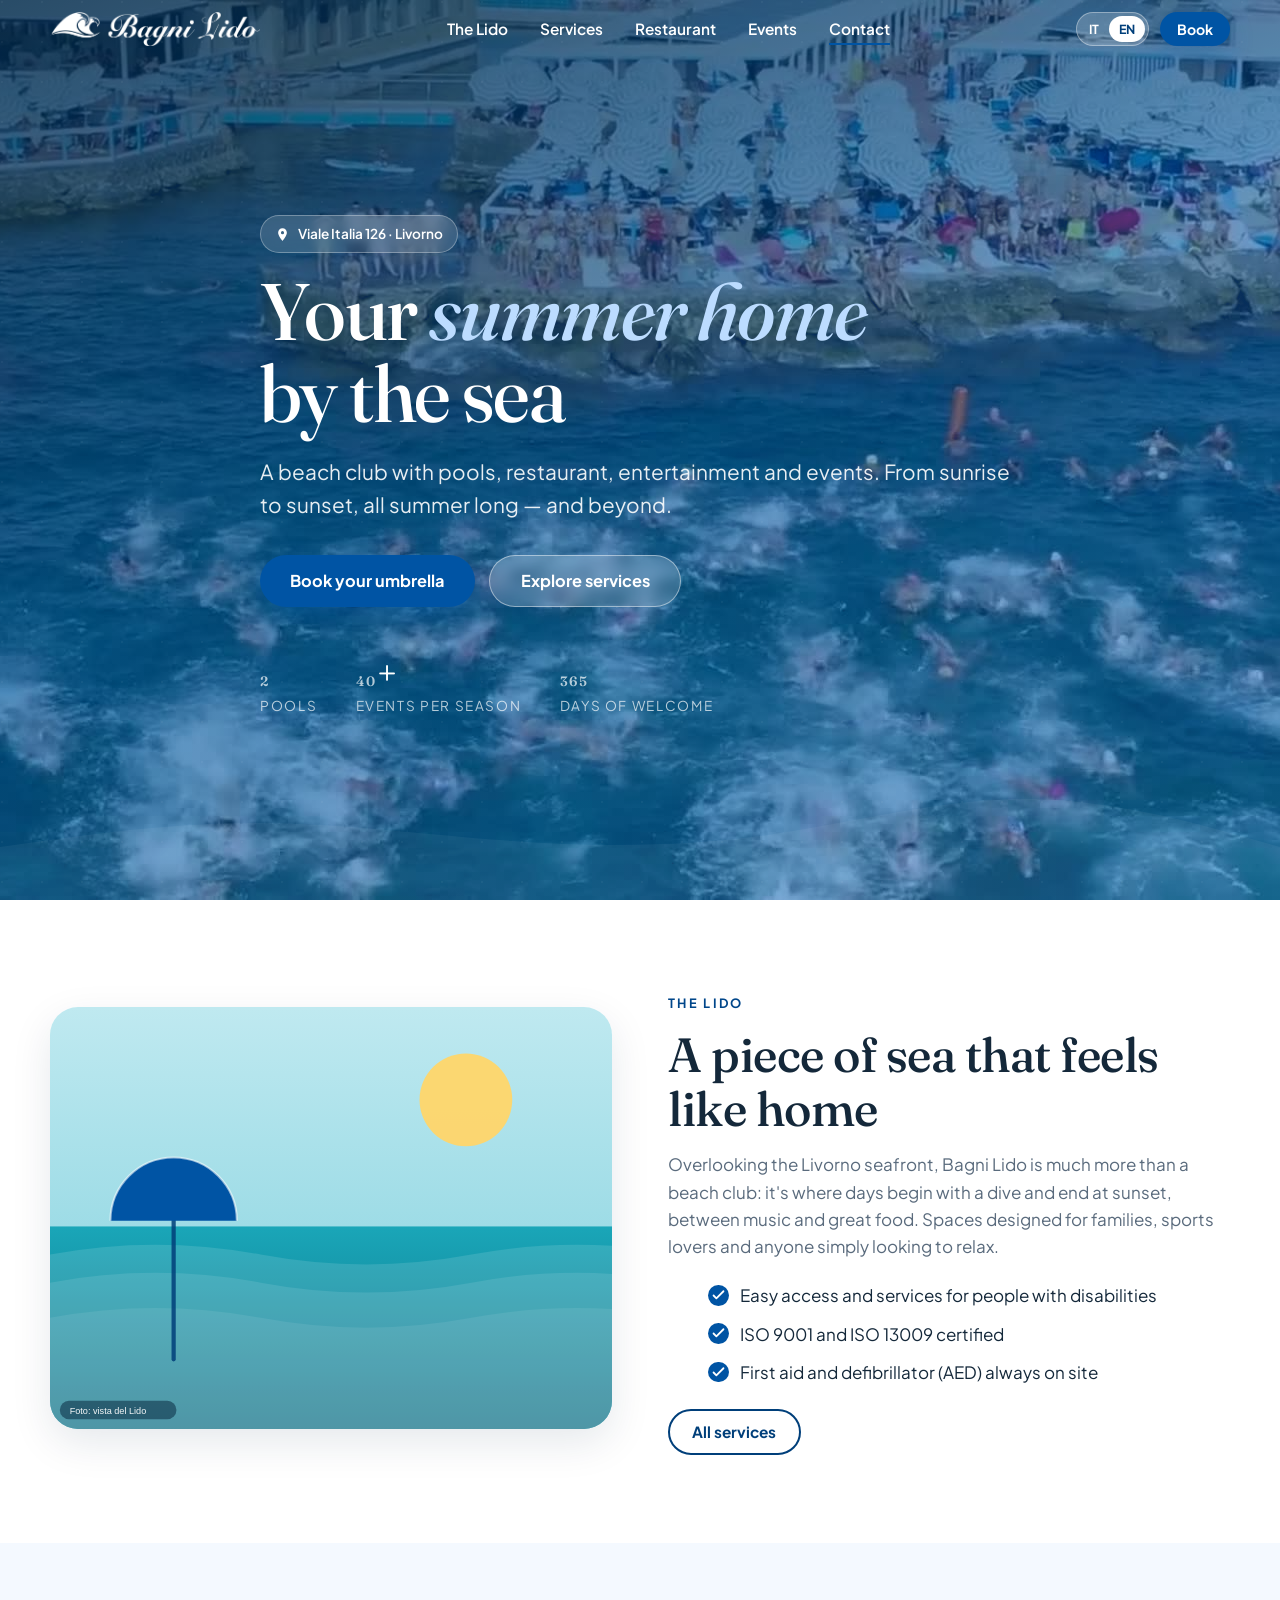
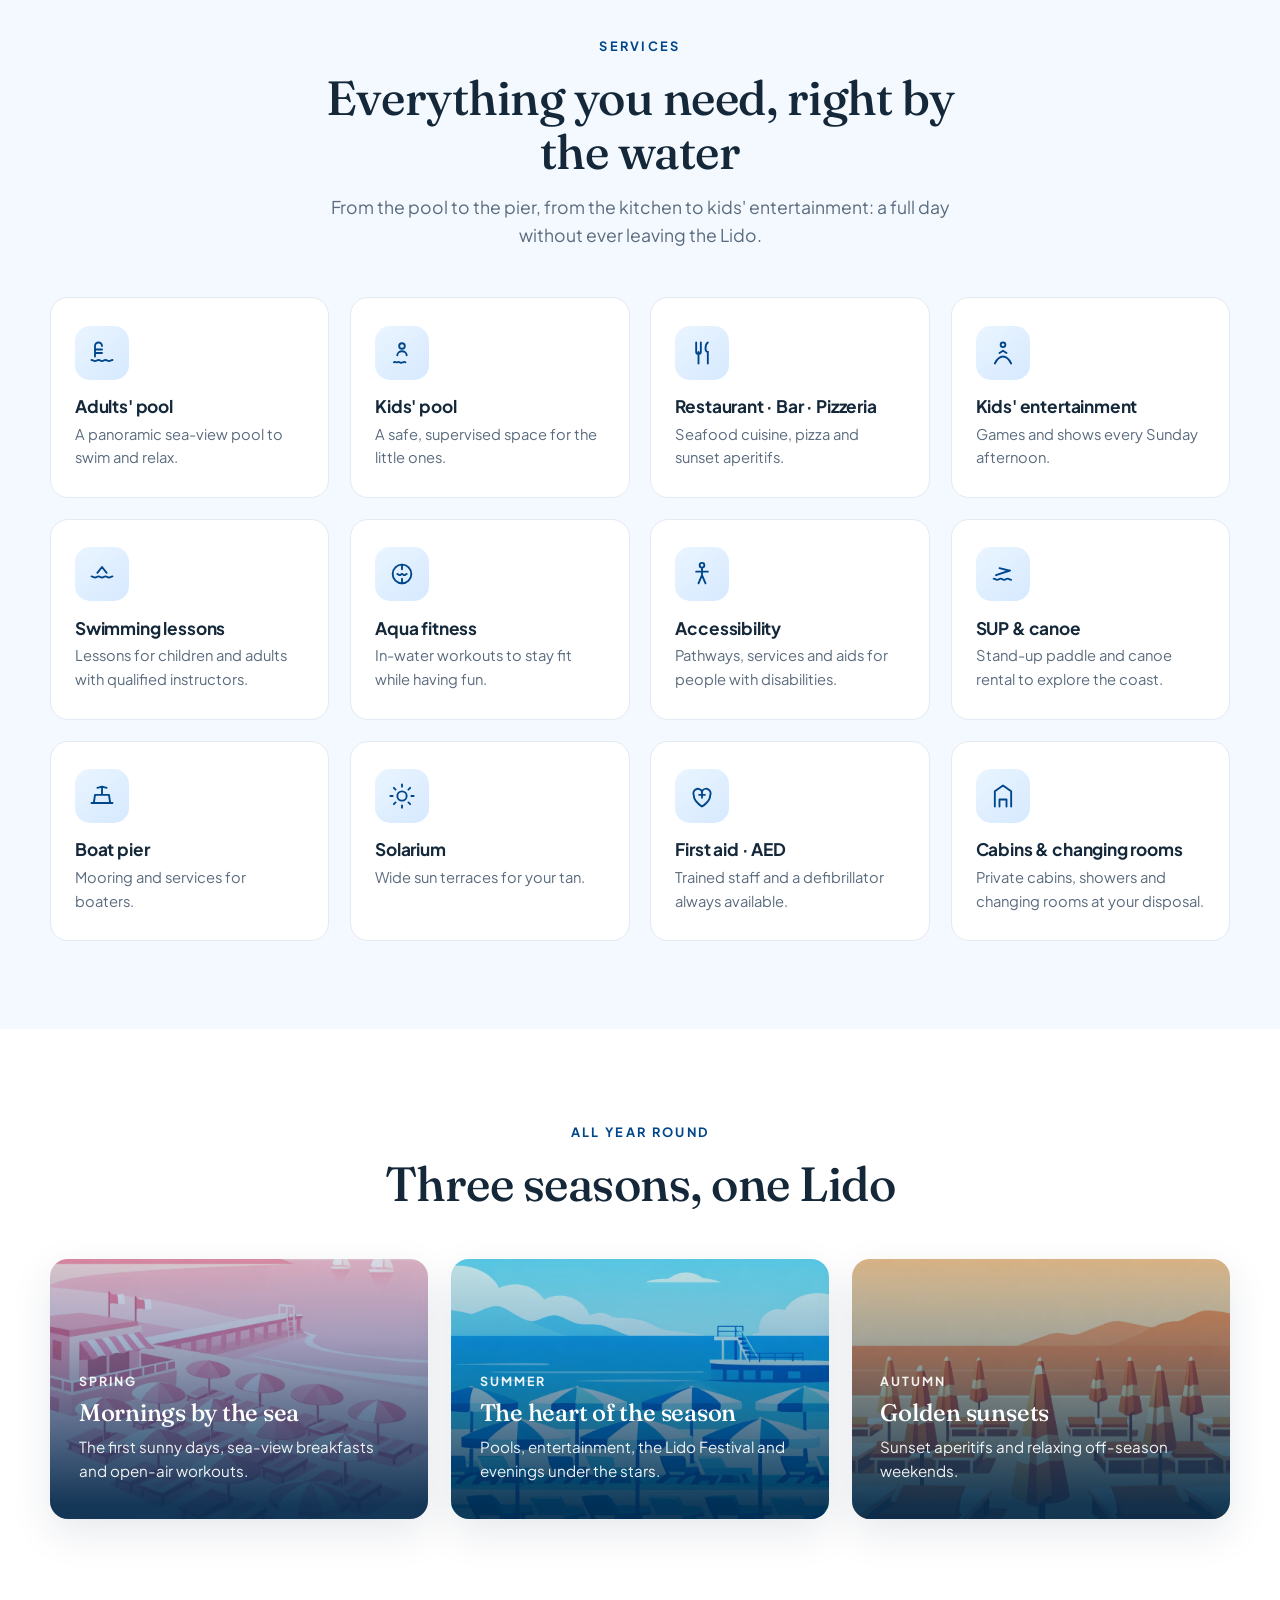
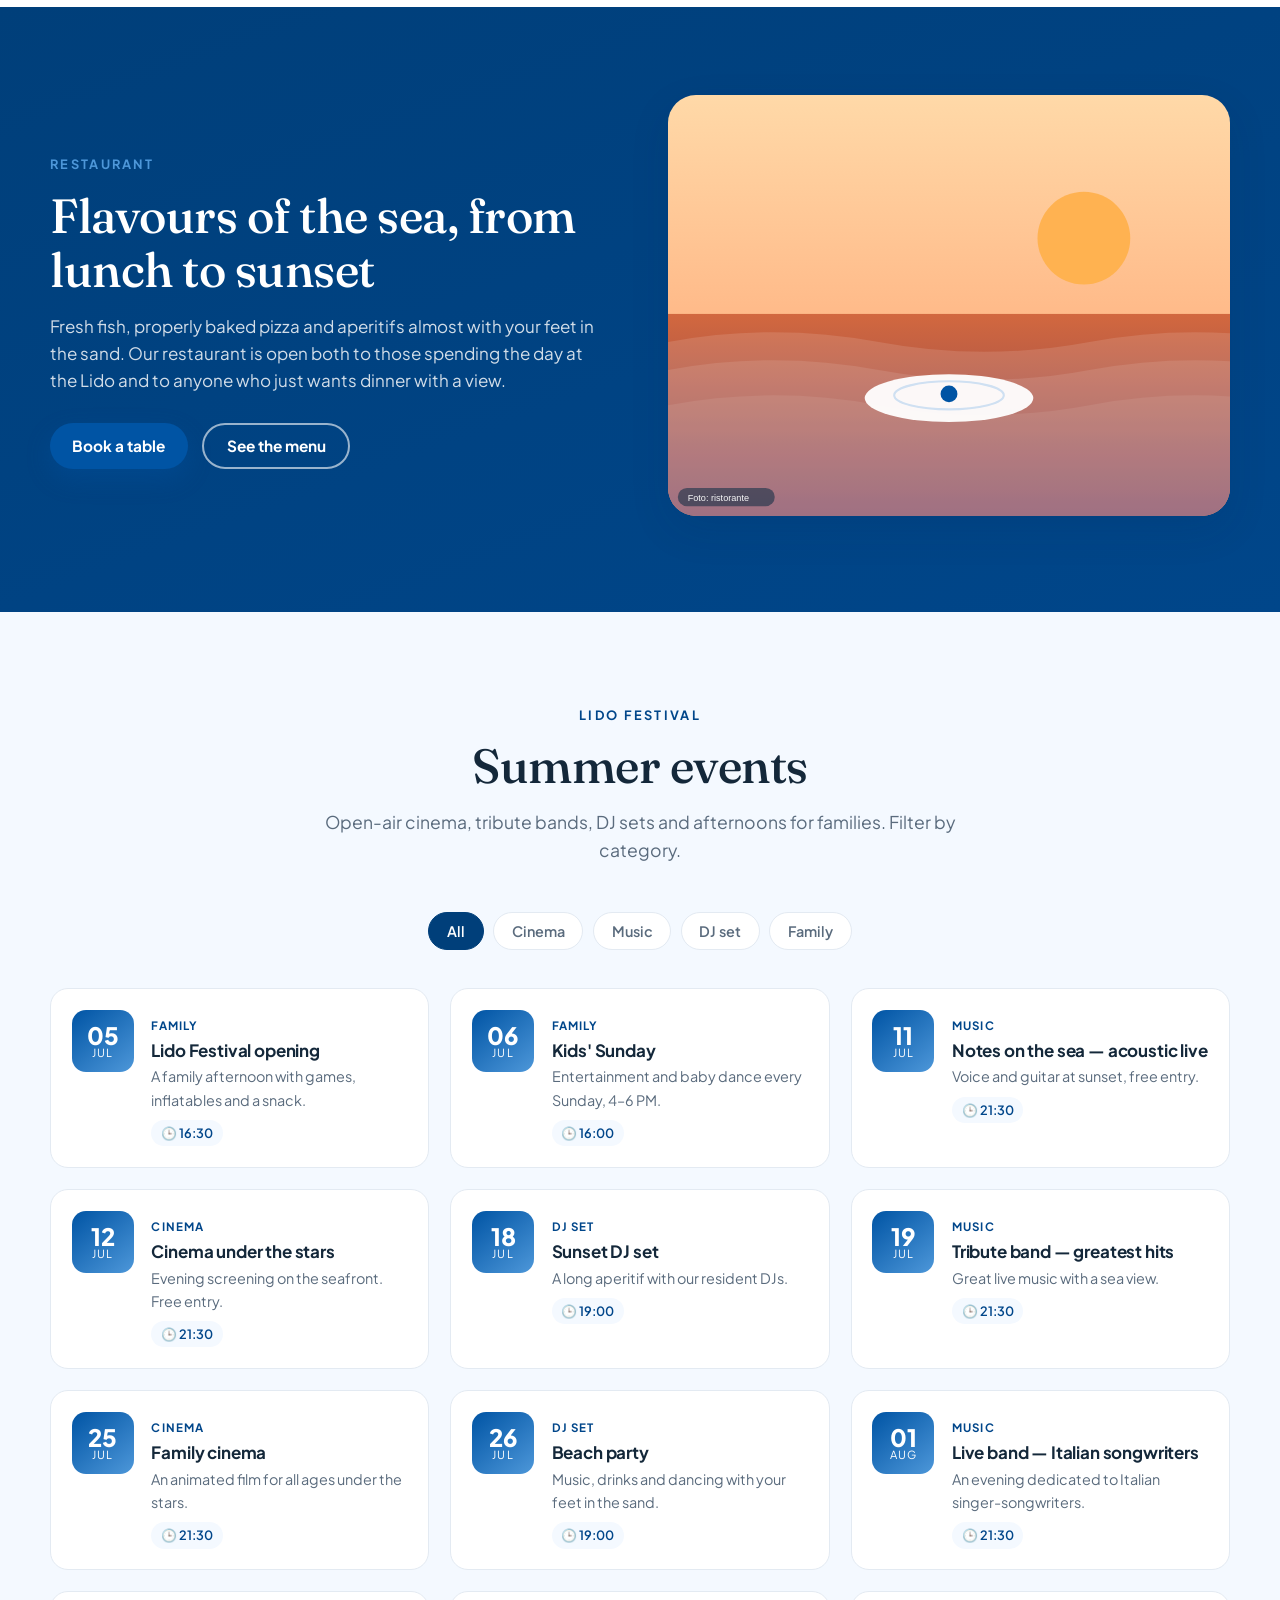
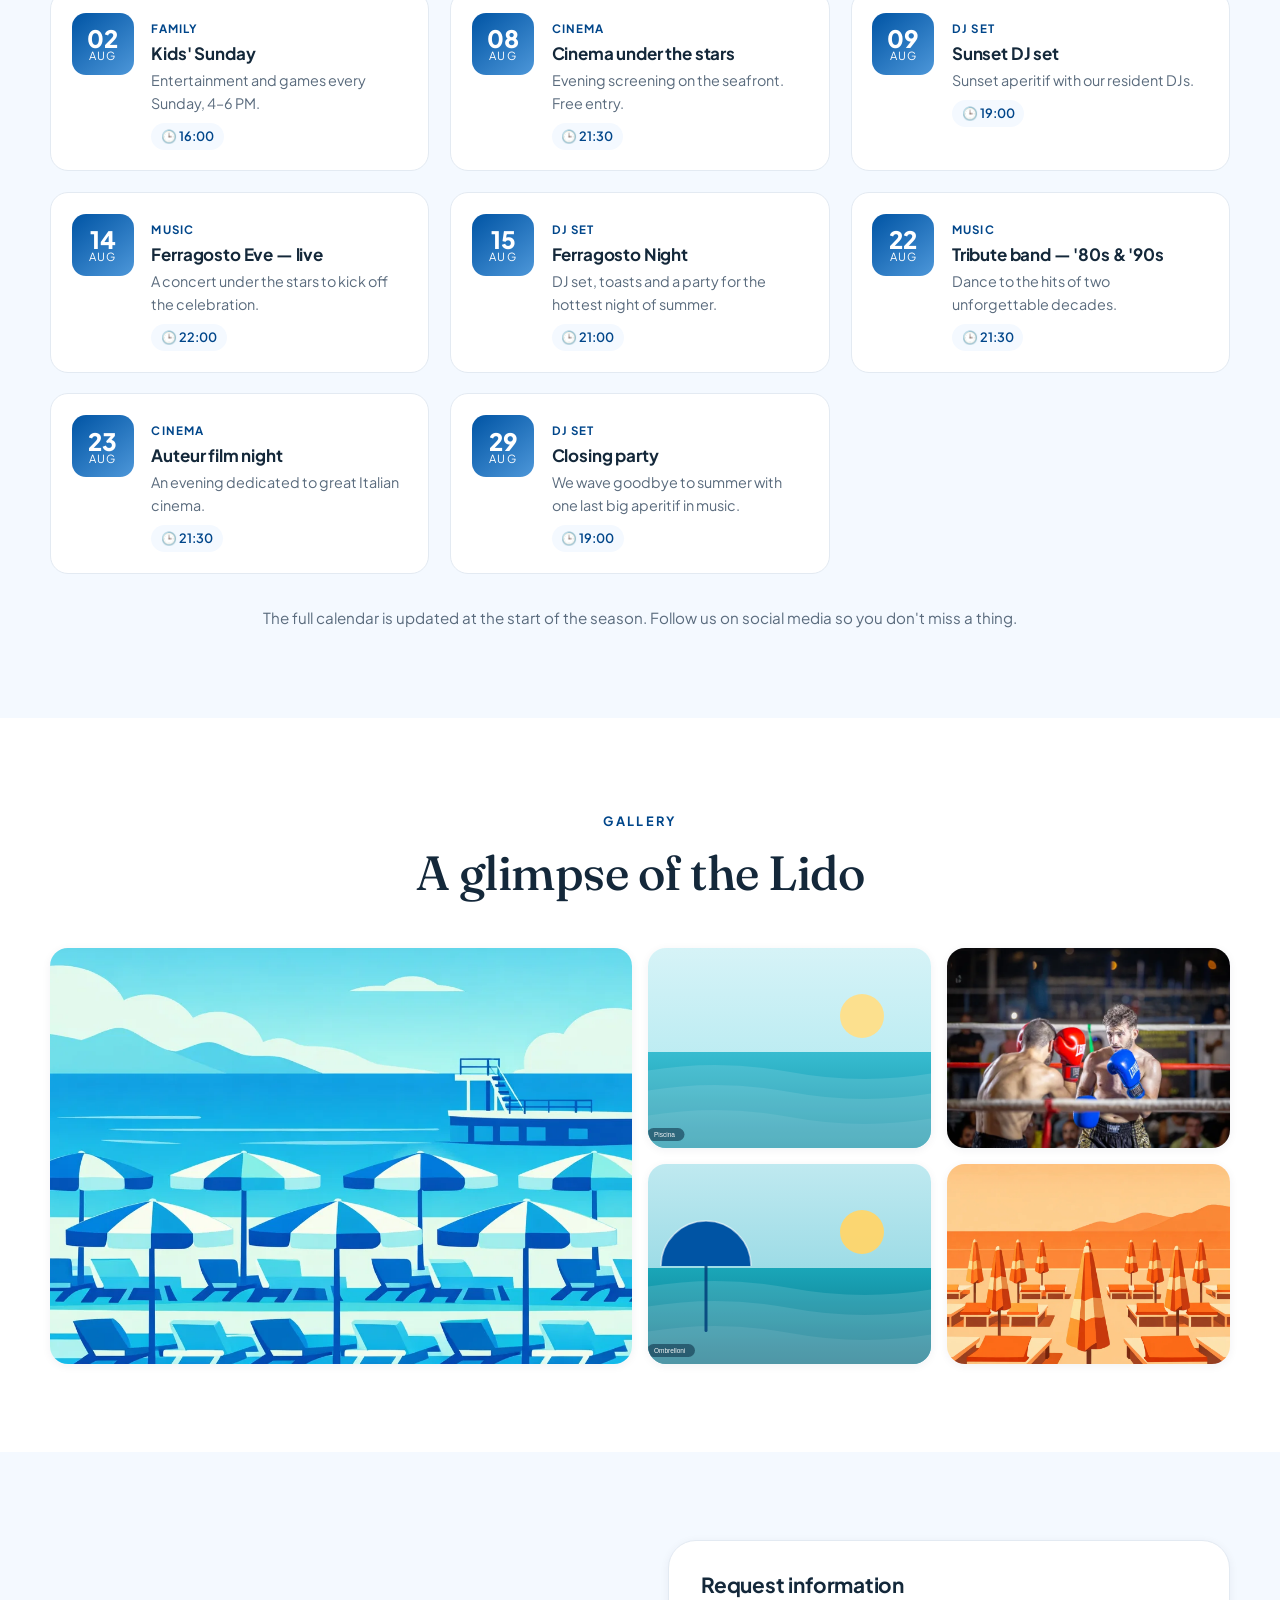
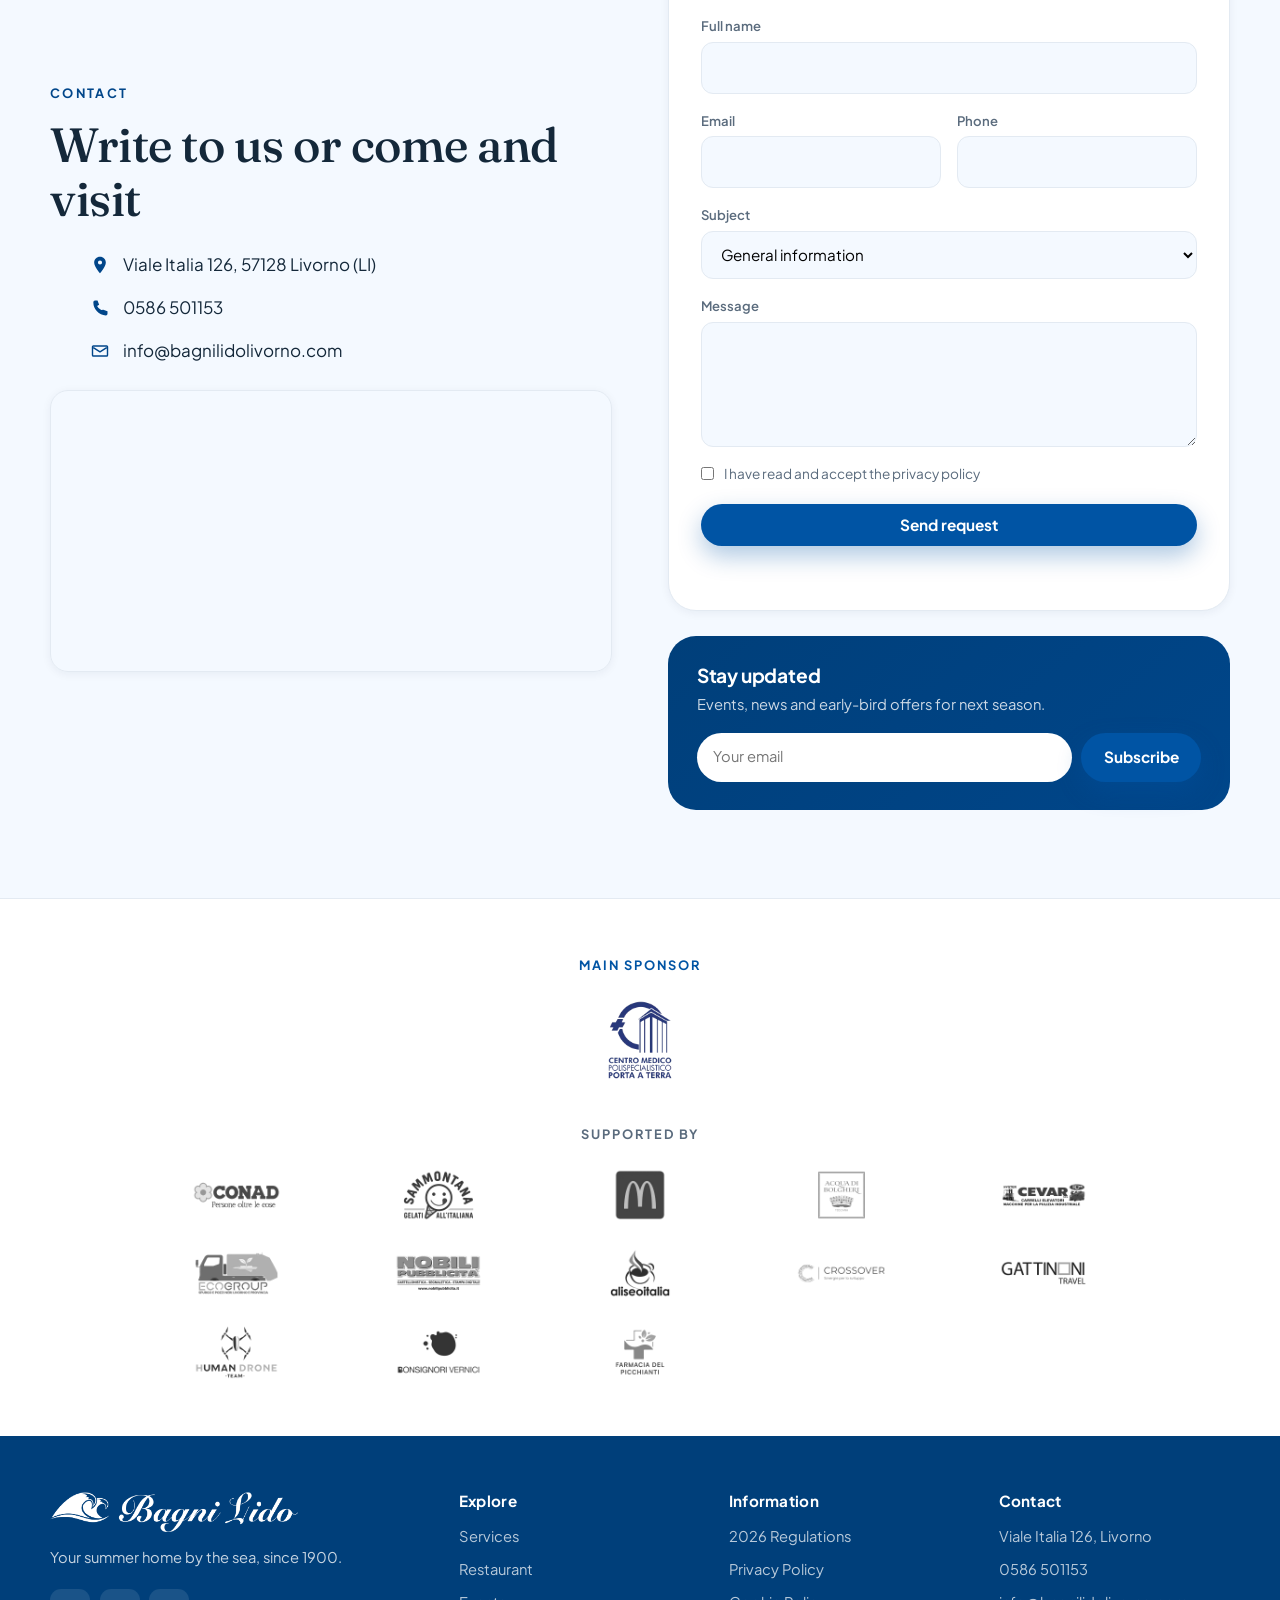
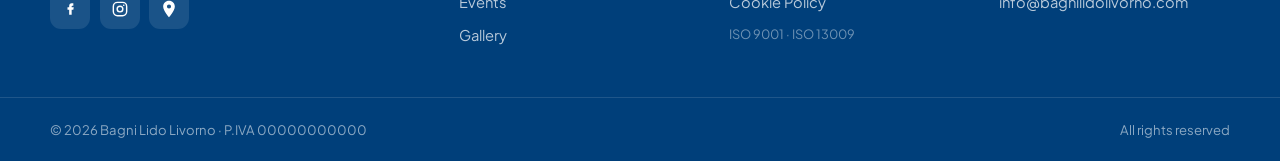
==== commit 62af33ee: "Aggiunge video e immagini reali dal sito originale - Hero: video lido.mp4 (compresso 46MB->3MB) + po" ====
--- a/index.html
+++ b/index.html
@@ -123,6 +123,10 @@
 <!-- ============================ HERO ============================ -->
 <section class="hero" id="hero">
   <div class="hero-bg" aria-hidden="true">
+    <video class="hero-video" autoplay muted loop playsinline preload="auto" poster="assets/img/hero-poster.jpg">
+      <source src="uploads/lido.mp4" type="video/mp4">
+    </video>
+    <div class="hero-overlay"></div>
     <div class="hero-waves">
       <svg viewBox="0 0 1440 320" preserveAspectRatio="none"><path d="M0,224L48,213.3C96,203,192,181,288,181.3C384,181,480,203,576,213.3C672,224,768,224,864,202.7C960,181,1056,139,1152,138.7C1248,139,1344,181,1392,202.7L1440,224L1440,320L0,320Z"></path></svg>
     </div>
@@ -162,7 +166,9 @@
 <section class="section" id="lido">
   <div class="container grid-2">
     <div class="media-card" data-reveal>
-      <img class="media-img ratio-43" src="assets/img/lido.svg" width="800" height="600" loading="lazy" decoding="async" alt="Vista dello stabilimento Bagni Lido Livorno sul mare">
+      <video class="media-img ratio-43" autoplay muted loop playsinline preload="metadata" poster="assets/img/lido.svg" aria-label="Video dello stabilimento Bagni Lido Livorno">
+        <source src="uploads/mare.mp4" type="video/mp4">
+      </video>
     </div>
     <div data-reveal>
       <span class="eyebrow" data-i18n="lido.eyebrow">Il Lido</span>
@@ -293,7 +299,9 @@
       </div>
     </div>
     <div class="media-card" data-reveal>
-      <img class="media-img ratio-43" src="assets/img/ristorante.svg" width="800" height="600" loading="lazy" decoding="async" alt="Ristorante del Bagni Lido Livorno al tramonto">
+      <video class="media-img ratio-43" autoplay muted loop playsinline preload="metadata" poster="assets/img/ristorante.svg" aria-label="Atmosfera del Bagni Lido Livorno">
+        <source src="uploads/mare2.mp4" type="video/mp4">
+      </video>
     </div>
   </div>
 </section>
@@ -331,11 +339,11 @@
       <h2 data-i18n="gallery.title">Uno sguardo al Lido</h2>
     </div>
     <div class="gallery" data-reveal-group>
-      <img class="g1" src="assets/img/g1.svg" width="800" height="600" loading="lazy" decoding="async" alt="La spiaggia del Bagni Lido Livorno">
-      <img class="g2" src="assets/img/g2.svg" width="600" height="400" loading="lazy" decoding="async" alt="La piscina del Lido">
-      <img class="g3" src="assets/img/g3.svg" width="600" height="400" loading="lazy" decoding="async" alt="Tramonto sul mare di Livorno">
-      <img class="g4" src="assets/img/g4.svg" width="600" height="400" loading="lazy" decoding="async" alt="Ombrelloni sulla spiaggia">
-      <img class="g5" src="assets/img/g5.svg" width="600" height="400" loading="lazy" decoding="async" alt="Solarium del Bagni Lido">
+      <img class="g1" src="uploads/seasons/summer.webp" width="800" height="600" loading="lazy" decoding="async" alt="Il Bagni Lido Livorno in estate">
+      <video class="g2" autoplay muted loop playsinline preload="none" poster="assets/img/g2.svg" aria-label="Il mare del Lido"><source src="uploads/mare3.mp4" type="video/mp4"></video>
+      <img class="g3" src="uploads/events/boxe.webp" width="600" height="400" loading="lazy" decoding="async" alt="Evento sportivo al Lido">
+      <video class="g4" autoplay muted loop playsinline preload="none" poster="assets/img/g4.svg" aria-label="Onde sul mare di Livorno"><source src="uploads/mare4.mp4" type="video/mp4"></video>
+      <img class="g5" src="uploads/seasons/autumn.webp" width="600" height="400" loading="lazy" decoding="async" alt="Il Bagni Lido Livorno in autunno">
     </div>
   </div>
 </section>
--- a/assets/css/style.css
+++ b/assets/css/style.css
@@ -138,8 +138,11 @@
     radial-gradient(120% 90% at 70% -10%, #0d65bd 0%, rgba(13,101,189,0) 55%),
     linear-gradient(160deg, #003f7a 0%, #0054a4 55%, #0d65bd 100%);
 }
-.hero-bg{position:absolute;inset:0;z-index:0}
-.hero-bg::before{
+.hero-bg{position:absolute;inset:0;z-index:0;overflow:hidden}
+.hero-video{position:absolute;inset:0;width:100%;height:100%;object-fit:cover}
+.hero-overlay{position:absolute;inset:0;background:
+  linear-gradient(160deg, rgba(0,42,77,.82) 0%, rgba(0,84,164,.55) 50%, rgba(13,101,189,.5) 100%);}
+.hero-bg::after{
   content:"";position:absolute;inset:0;
   background:url("data:image/svg+xml,%3Csvg xmlns='http://www.w3.org/2000/svg' width='40' height='40'%3E%3Ccircle cx='2' cy='2' r='1' fill='%23ffffff' opacity='.05'/%3E%3C/svg%3E");
 }
@@ -236,11 +239,12 @@
    STAGIONI
    ========================================================= */
 .seasons{display:grid;grid-template-columns:repeat(3,1fr);gap:1.4rem}
-.season{position:relative;padding:2.2rem 1.8rem;border-radius:var(--radius);color:#fff;overflow:hidden;min-height:230px;display:flex;flex-direction:column;justify-content:flex-end;box-shadow:var(--shadow)}
-.season::before{content:"";position:absolute;inset:0;opacity:.92}
-.season.spring::before{background:linear-gradient(160deg,#4d97d9,#0d65bd)}
-.season.summer::before{background:linear-gradient(160deg,#0d65bd,#0054a4)}
-.season.autumn::before{background:linear-gradient(160deg,#0054a4,#003f7a)}
+.season{position:relative;padding:2.2rem 1.8rem;border-radius:var(--radius);color:#fff;overflow:hidden;min-height:260px;display:flex;flex-direction:column;justify-content:flex-end;box-shadow:var(--shadow);background-size:cover;background-position:center;transition:transform .35s var(--ease)}
+.season:hover{transform:translateY(-5px)}
+.season::before{content:"";position:absolute;inset:0;background:linear-gradient(to top,rgba(0,42,77,.92) 5%,rgba(0,84,164,.35) 70%,rgba(0,84,164,.15) 100%)}
+.season.spring{background-image:url(../../uploads/seasons/spring.webp)}
+.season.summer{background-image:url(../../uploads/seasons/summer.webp)}
+.season.autumn{background-image:url(../../uploads/seasons/autumn.webp)}
 .season>*{position:relative;z-index:1}
 .season-tag{font-size:.78rem;font-weight:700;letter-spacing:.16em;text-transform:uppercase;opacity:.92;margin-bottom:.5rem}
 .season h3{font-family:var(--font-disp);font-weight:500;font-size:1.5rem;margin-bottom:.5rem}
@@ -277,9 +281,9 @@
    GALLERIA
    ========================================================= */
 .gallery{display:grid;grid-template-columns:repeat(4,1fr);grid-auto-rows:200px;gap:1rem}
-.gallery img{width:100%;height:100%;object-fit:cover;border-radius:var(--radius);box-shadow:var(--shadow-sm);transition:transform .4s var(--ease),box-shadow .4s}
+.gallery img,.gallery video{width:100%;height:100%;object-fit:cover;border-radius:var(--radius);box-shadow:var(--shadow-sm);transition:transform .4s var(--ease),box-shadow .4s;display:block}
 .gallery .g1{grid-column:span 2;grid-row:span 2}
-.gallery img:hover{transform:scale(1.02);box-shadow:var(--shadow)}
+.gallery img:hover,.gallery video:hover{transform:scale(1.02);box-shadow:var(--shadow)}
 
 /* =========================================================
    CONTATTI
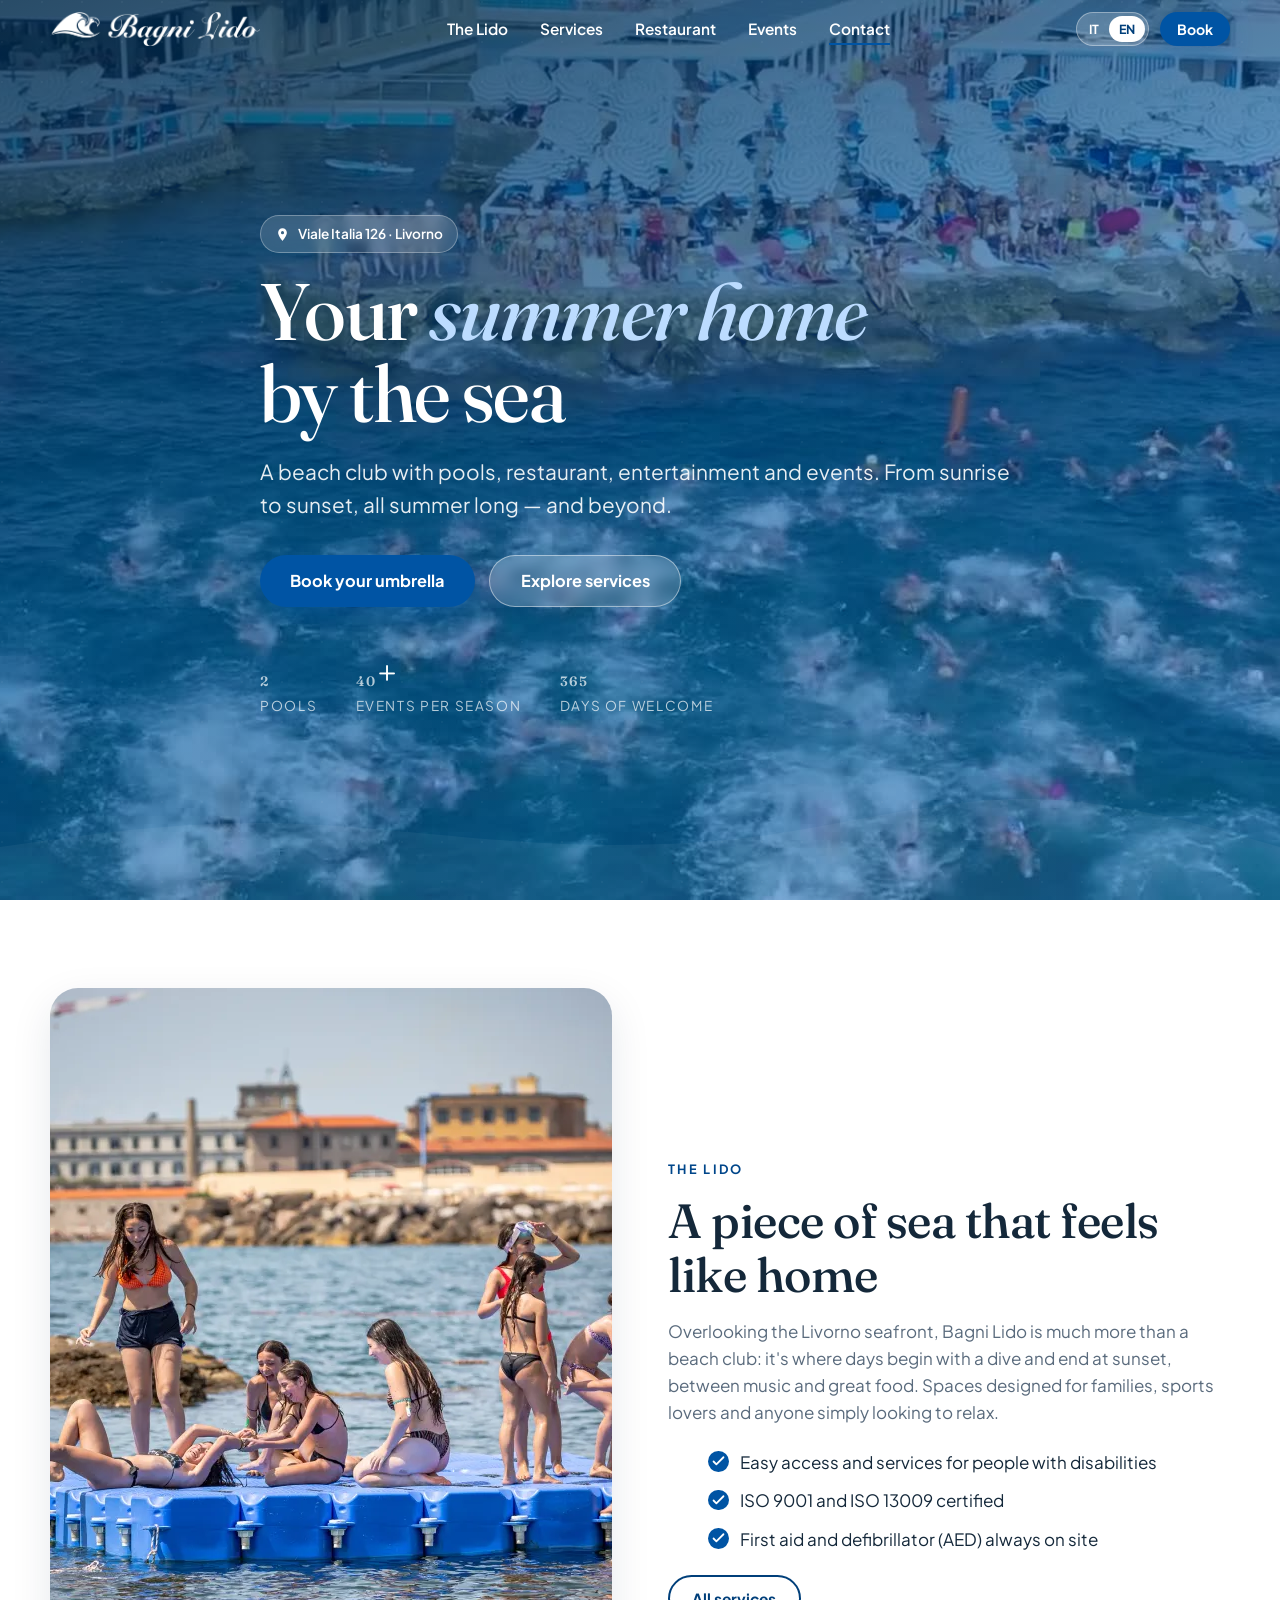
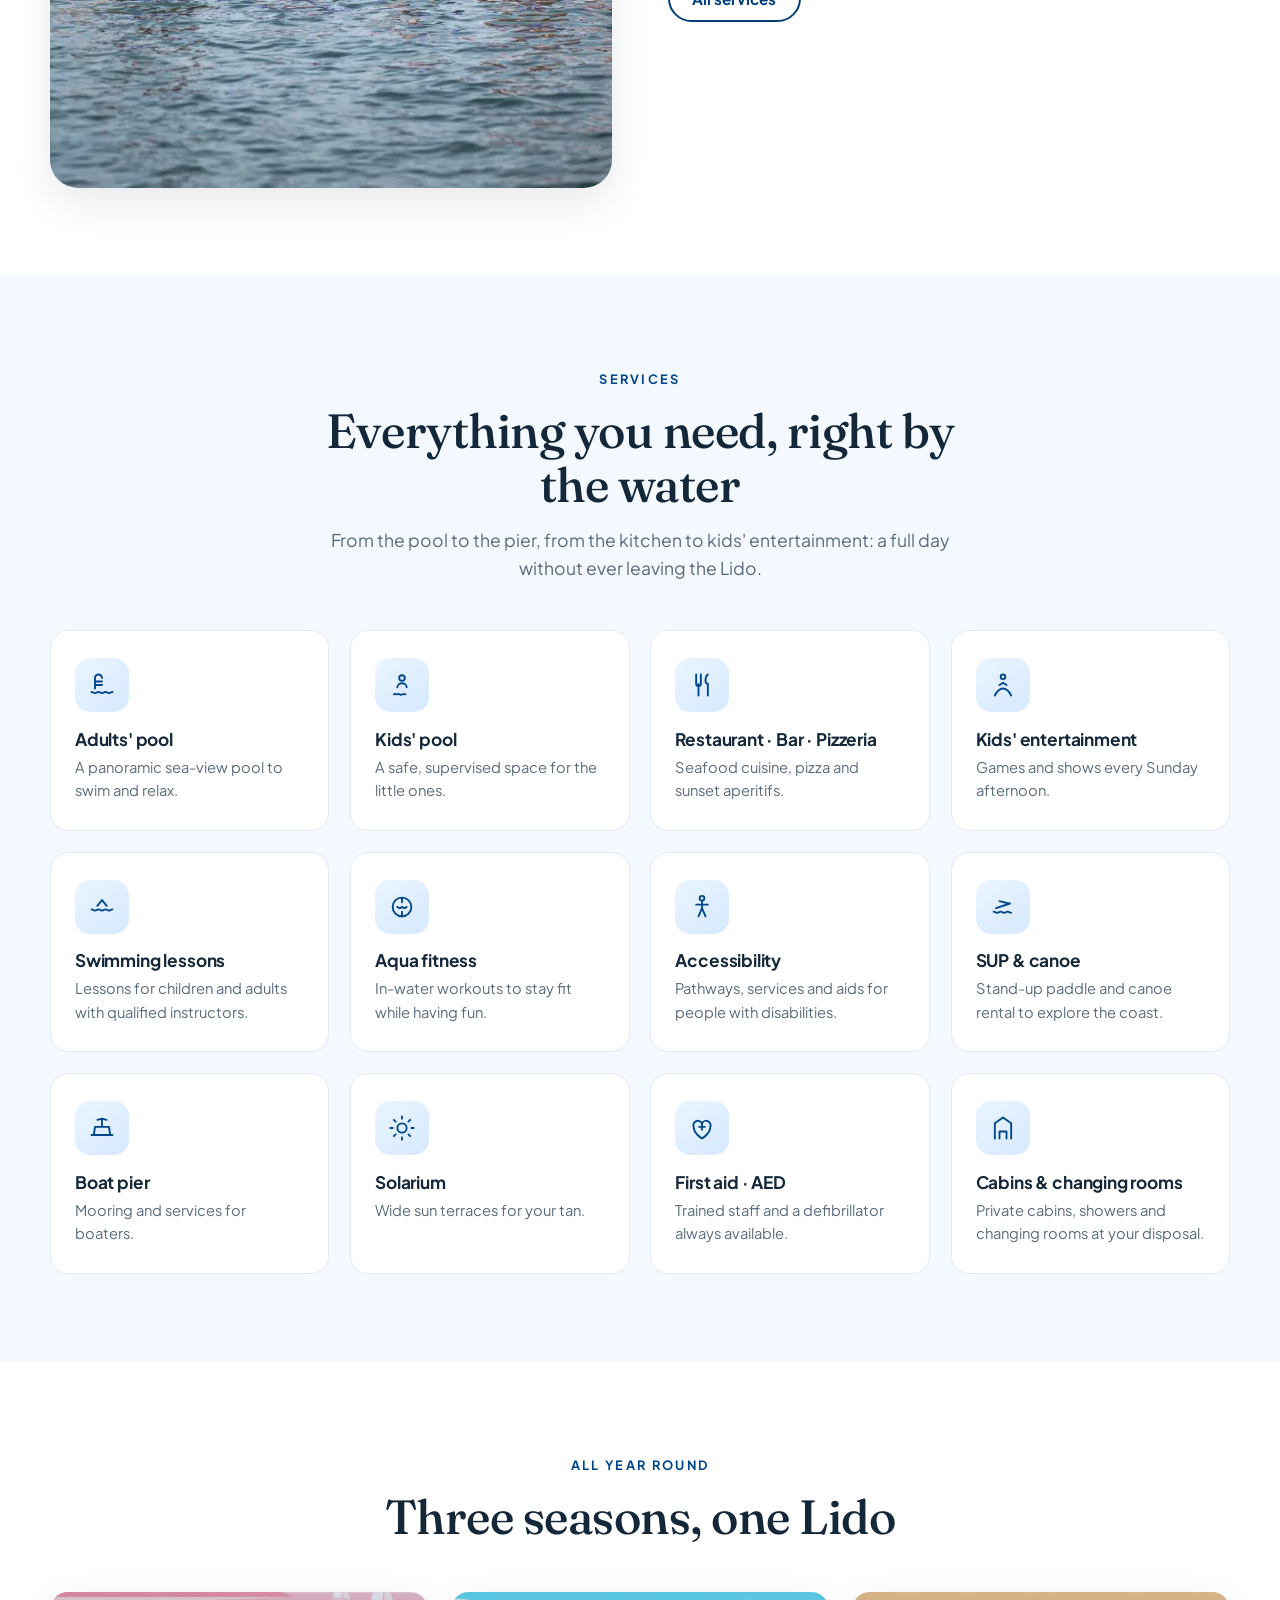
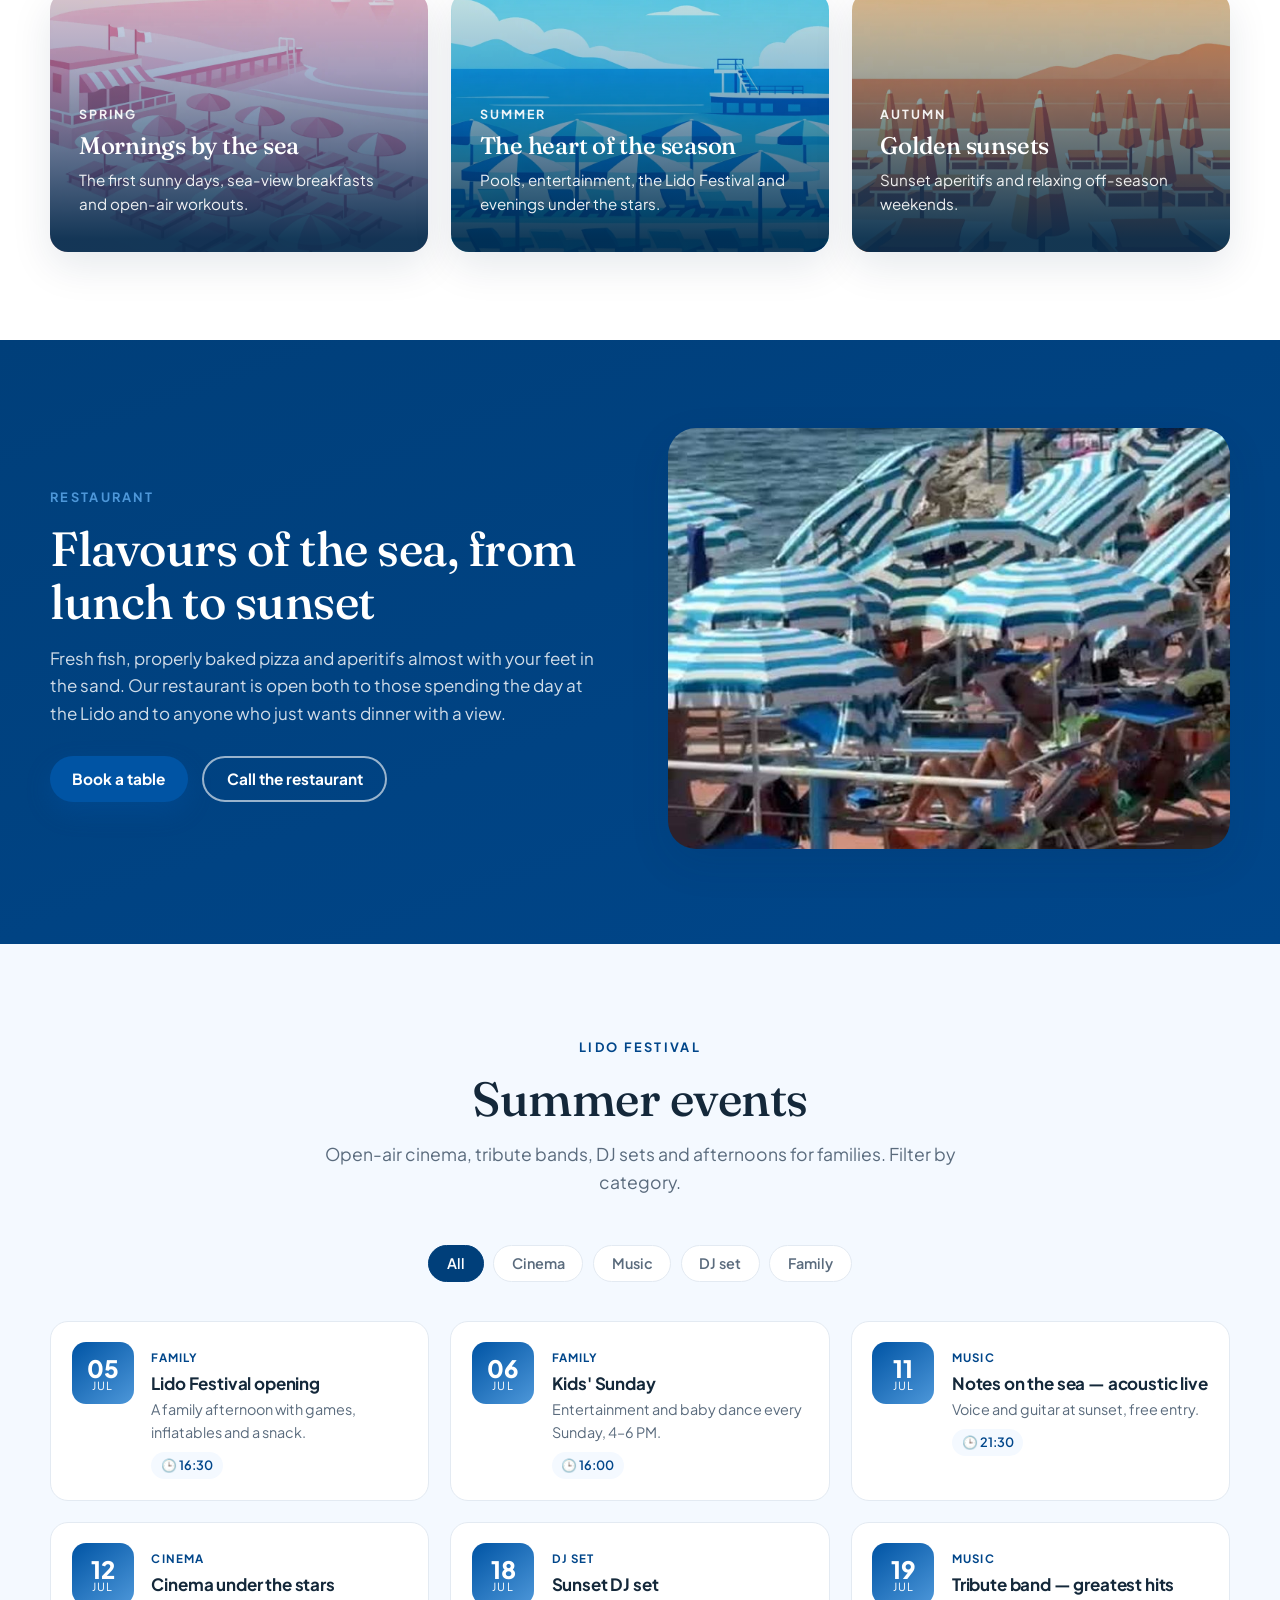
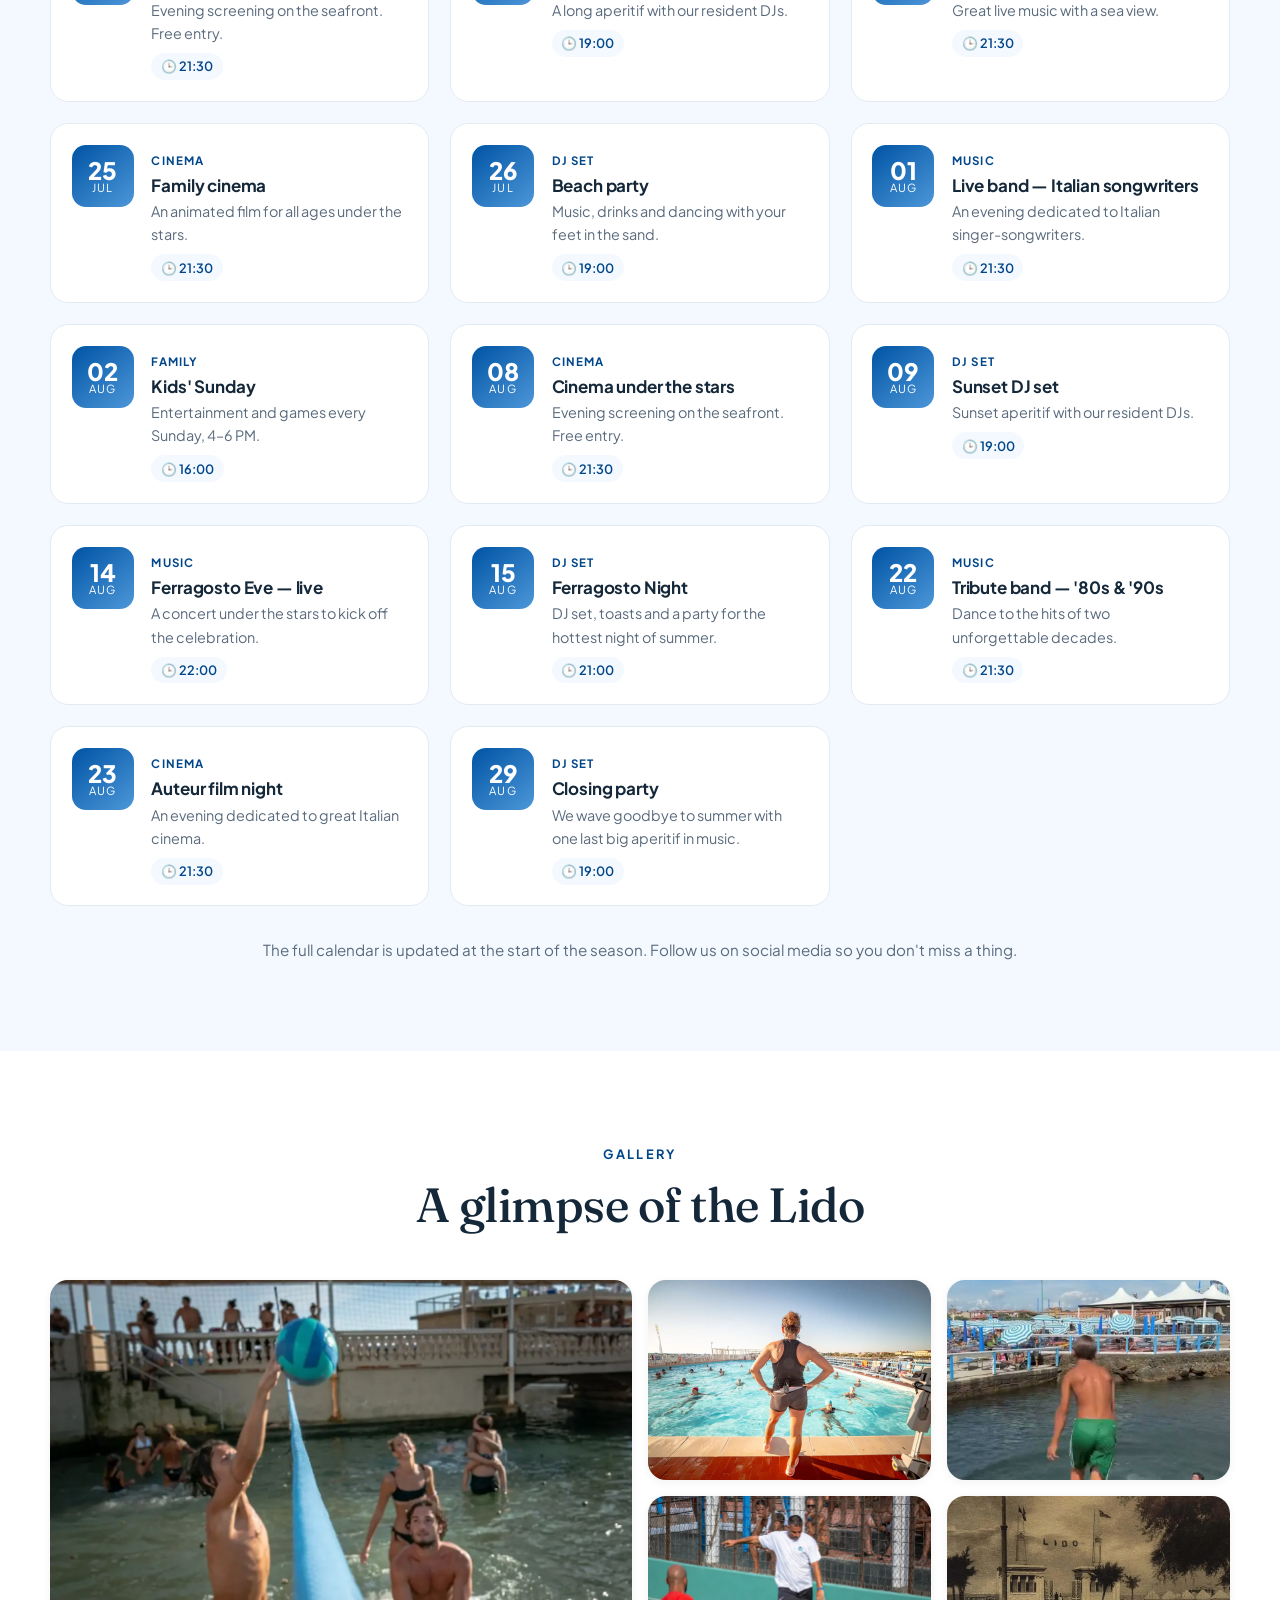
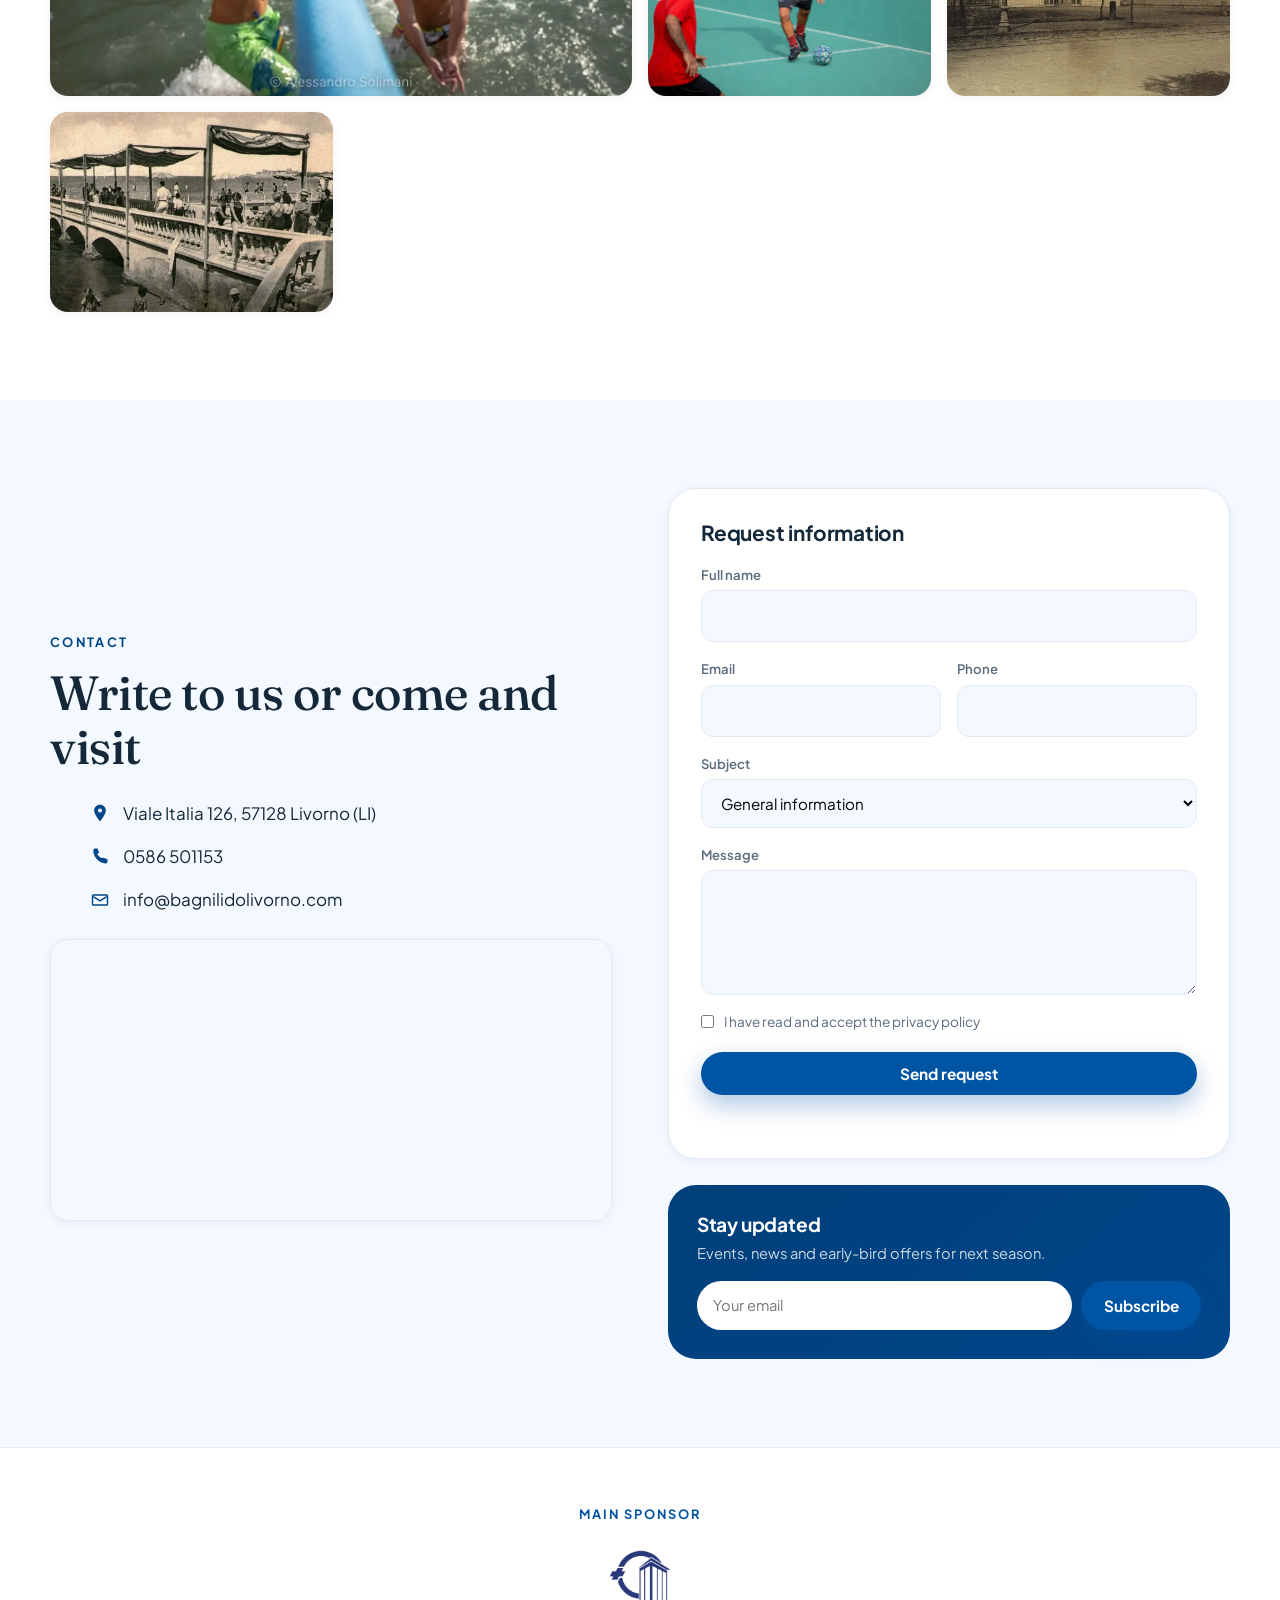
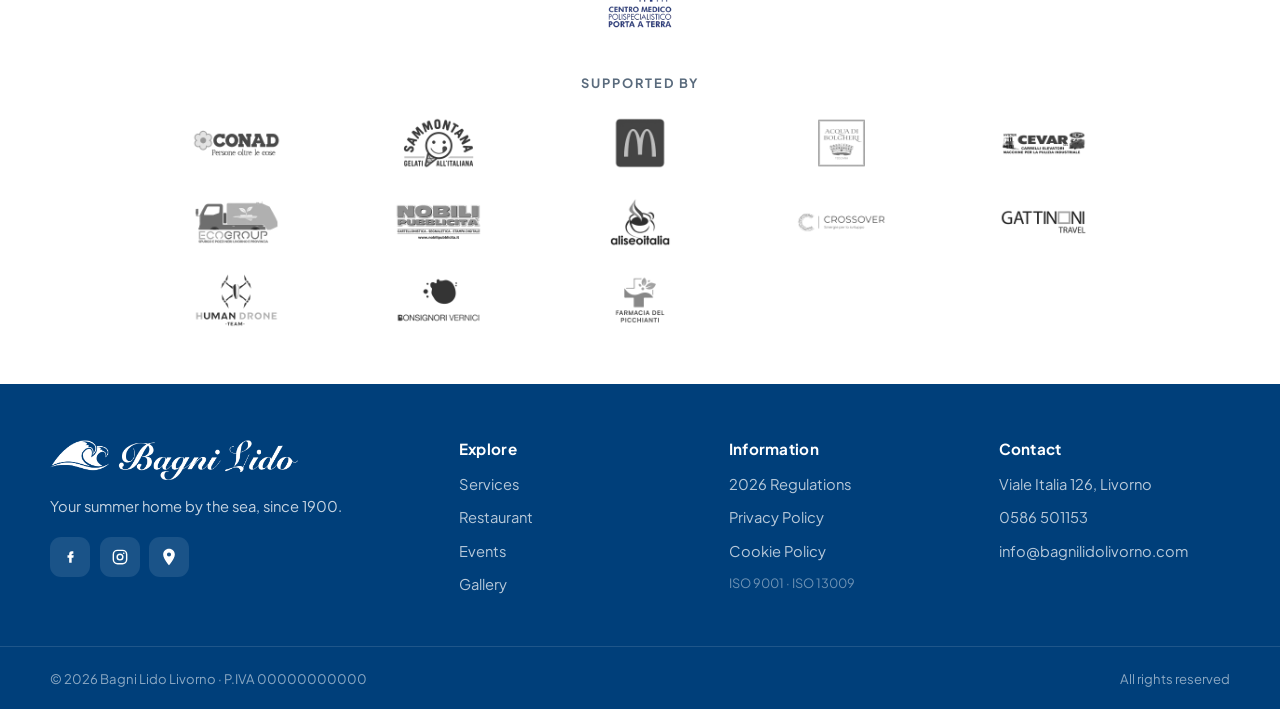
==== commit 3b3e7278: "Foto reali dalle sottopagine + correzioni ristorante - Ristorante: rimosso clip SUP errato -> footag" ====
--- a/index.html
+++ b/index.html
@@ -166,9 +166,7 @@
 <section class="section" id="lido">
   <div class="container grid-2">
     <div class="media-card" data-reveal>
-      <video class="media-img ratio-43" autoplay muted loop playsinline preload="metadata" poster="assets/img/lido.svg" aria-label="Video dello stabilimento Bagni Lido Livorno">
-        <source src="uploads/mare.mp4" type="video/mp4">
-      </video>
+      <img class="media-img ratio-43" src="uploads/photos/tuffi.webp" width="1200" height="800" loading="lazy" decoding="async" alt="Ragazzi in mare al Bagni Lido Livorno con lo skyline della città">
     </div>
     <div data-reveal>
       <span class="eyebrow" data-i18n="lido.eyebrow">Il Lido</span>
@@ -295,12 +293,12 @@
       <p data-i18n="rest.p1">Cucina di pesce fresco, pizze cotte come si deve e aperitivi con i piedi quasi nella sabbia. Il nostro ristorante è aperto a chi passa la giornata al Lido e a chi vuole solo una cena con vista.</p>
       <div class="rest-actions">
         <a class="btn btn-primary" href="#contatti" data-i18n="rest.reserve">Prenota un tavolo</a>
-        <a class="btn btn-ghost-light" href="assets/menu.pdf" target="_blank" rel="noopener" data-i18n="rest.menu">Scopri il menù</a>
+        <a class="btn btn-ghost-light" href="tel:+390586501153" data-i18n="rest.call">Chiama il ristorante</a>
       </div>
     </div>
     <div class="media-card" data-reveal>
-      <video class="media-img ratio-43" autoplay muted loop playsinline preload="metadata" poster="assets/img/ristorante.svg" aria-label="Atmosfera del Bagni Lido Livorno">
-        <source src="uploads/mare2.mp4" type="video/mp4">
+      <video class="media-img ratio-43" autoplay muted loop playsinline preload="metadata" poster="assets/img/poster-mare.jpg" aria-label="Gli ombrelloni del Bagni Lido Livorno sul mare">
+        <source src="uploads/mare.mp4" type="video/mp4">
       </video>
     </div>
   </div>
@@ -339,11 +337,12 @@
       <h2 data-i18n="gallery.title">Uno sguardo al Lido</h2>
     </div>
     <div class="gallery" data-reveal-group>
-      <img class="g1" src="uploads/seasons/summer.webp" width="800" height="600" loading="lazy" decoding="async" alt="Il Bagni Lido Livorno in estate">
-      <video class="g2" autoplay muted loop playsinline preload="none" poster="assets/img/g2.svg" aria-label="Il mare del Lido"><source src="uploads/mare3.mp4" type="video/mp4"></video>
-      <img class="g3" src="uploads/events/boxe.webp" width="600" height="400" loading="lazy" decoding="async" alt="Evento sportivo al Lido">
-      <video class="g4" autoplay muted loop playsinline preload="none" poster="assets/img/g4.svg" aria-label="Onde sul mare di Livorno"><source src="uploads/mare4.mp4" type="video/mp4"></video>
-      <img class="g5" src="uploads/seasons/autumn.webp" width="600" height="400" loading="lazy" decoding="async" alt="Il Bagni Lido Livorno in autunno">
+      <img class="g1" src="uploads/photos/volley.webp" width="1200" height="800" loading="lazy" decoding="async" alt="Pallavolo in acqua nella piscina del Bagni Lido Livorno">
+      <img src="uploads/photos/aquagym.webp" width="1200" height="800" loading="lazy" decoding="async" alt="Acquagym nella piscina panoramica sul mare">
+      <video autoplay muted loop playsinline preload="none" poster="assets/img/poster-mare3.jpg" aria-label="Tuffi in mare al Bagni Lido"><source src="uploads/mare3.mp4" type="video/mp4"></video>
+      <img src="uploads/photos/gabbione.webp" width="1200" height="800" loading="lazy" decoding="async" alt="Calcetto nel gabbione del Bagni Lido">
+      <img src="uploads/photos/story2.webp" width="1200" height="800" loading="lazy" decoding="async" alt="Il Bagni Lido Livorno in una foto storica dei primi del Novecento">
+      <img src="uploads/photos/story3.webp" width="1200" height="800" loading="lazy" decoding="async" alt="Il pontile storico del Bagni Lido Livorno">
     </div>
   </div>
 </section>
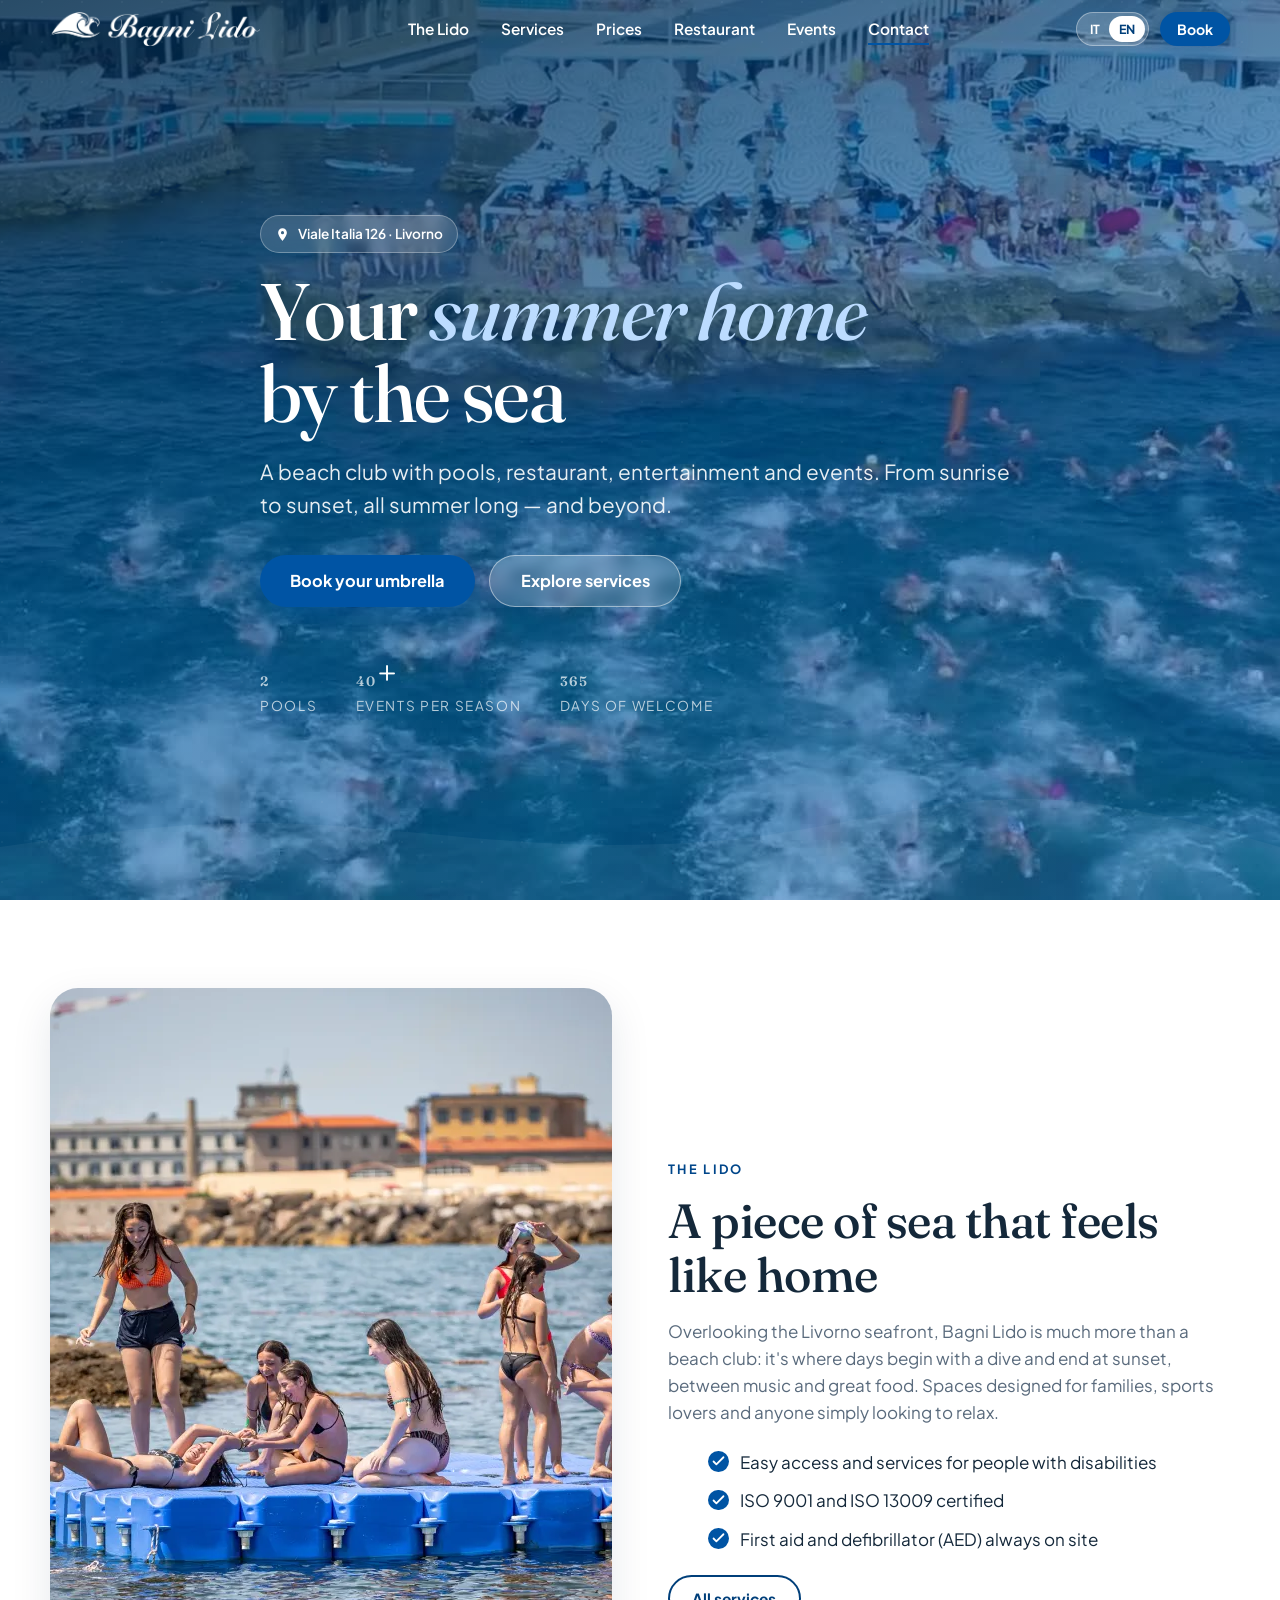
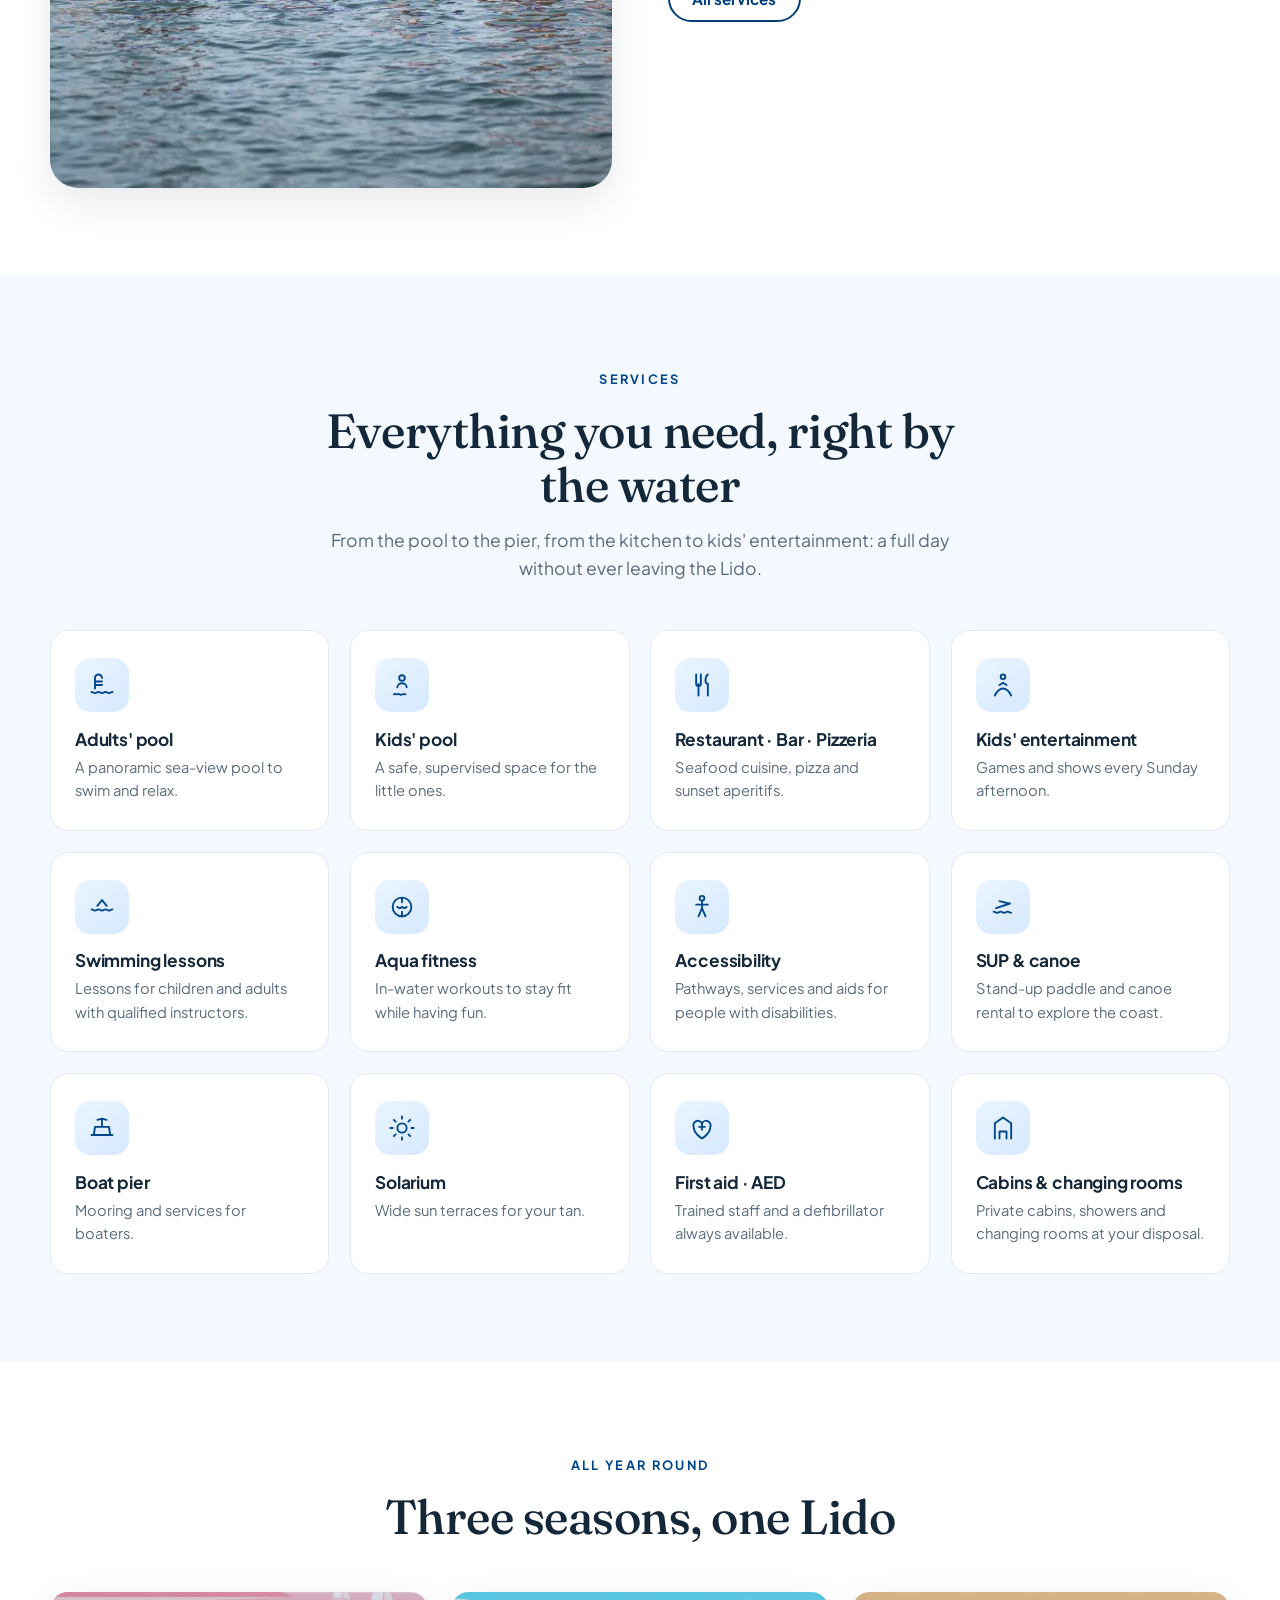
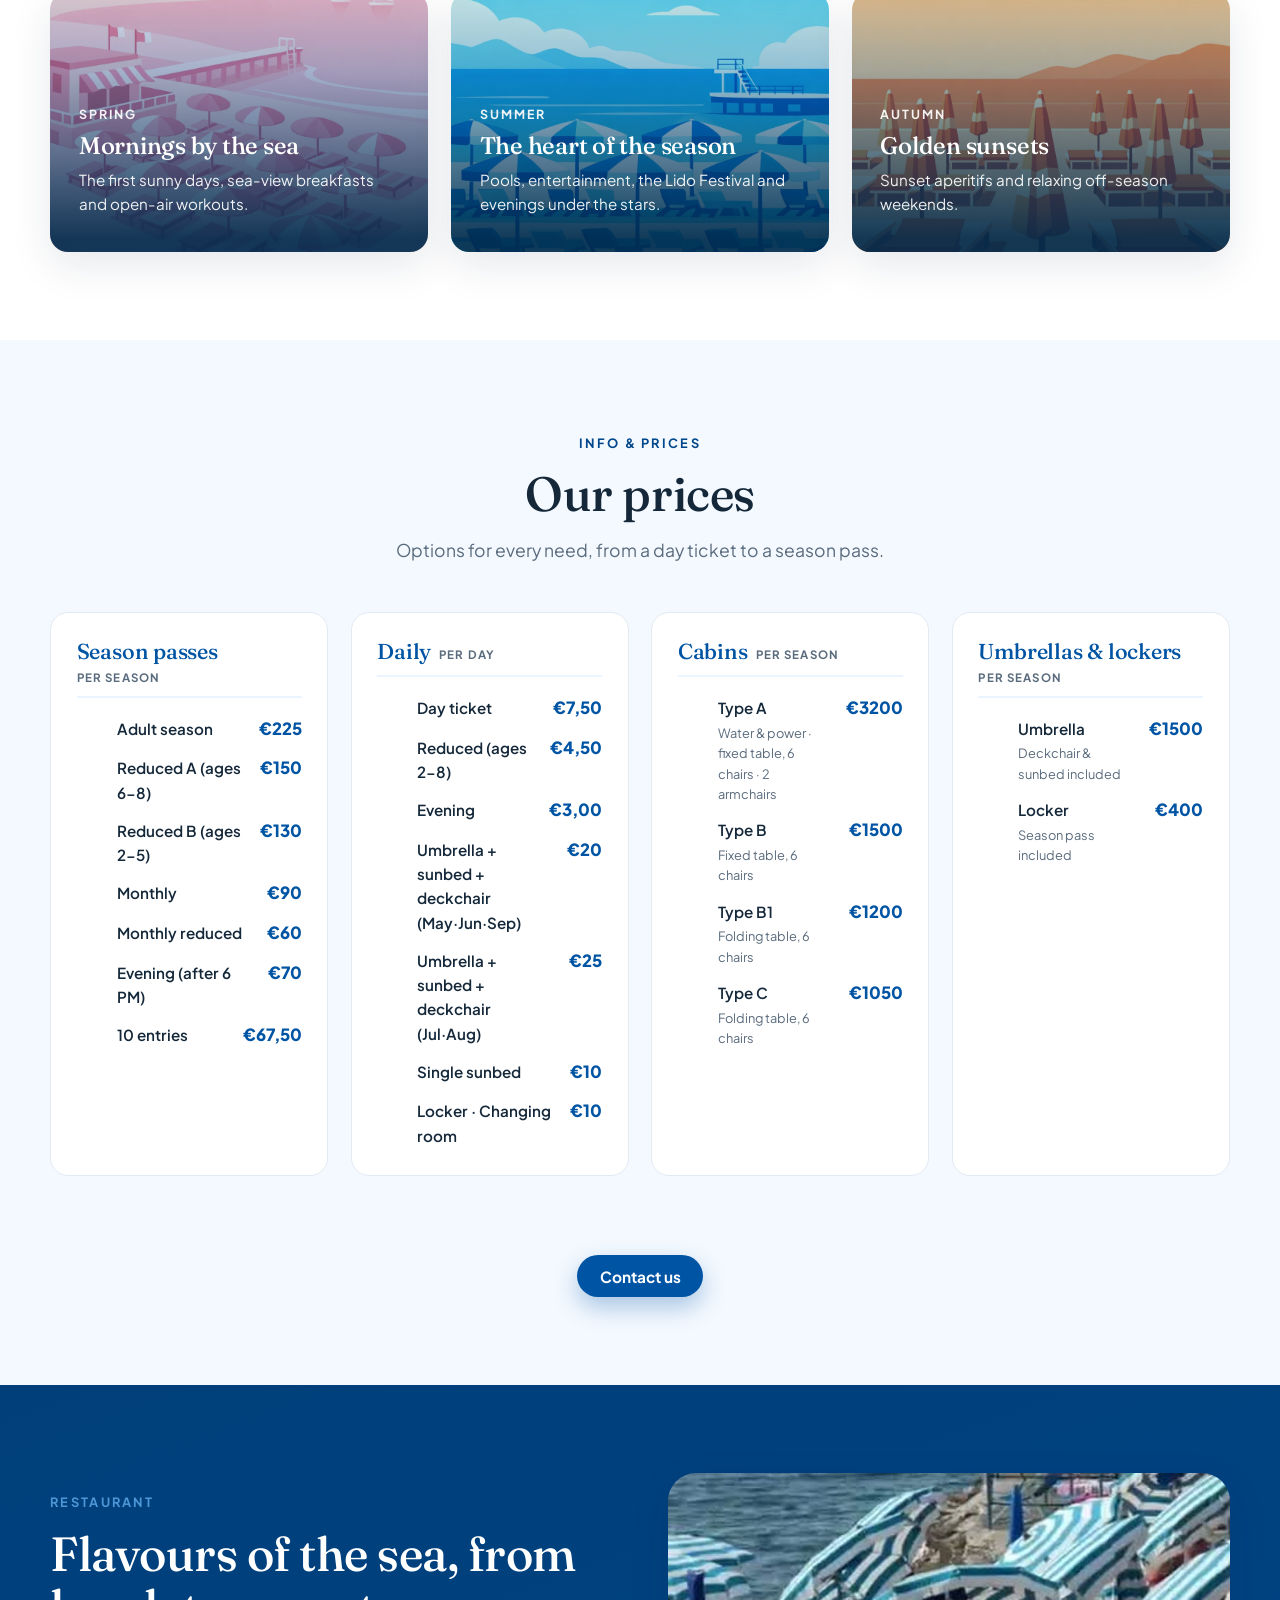
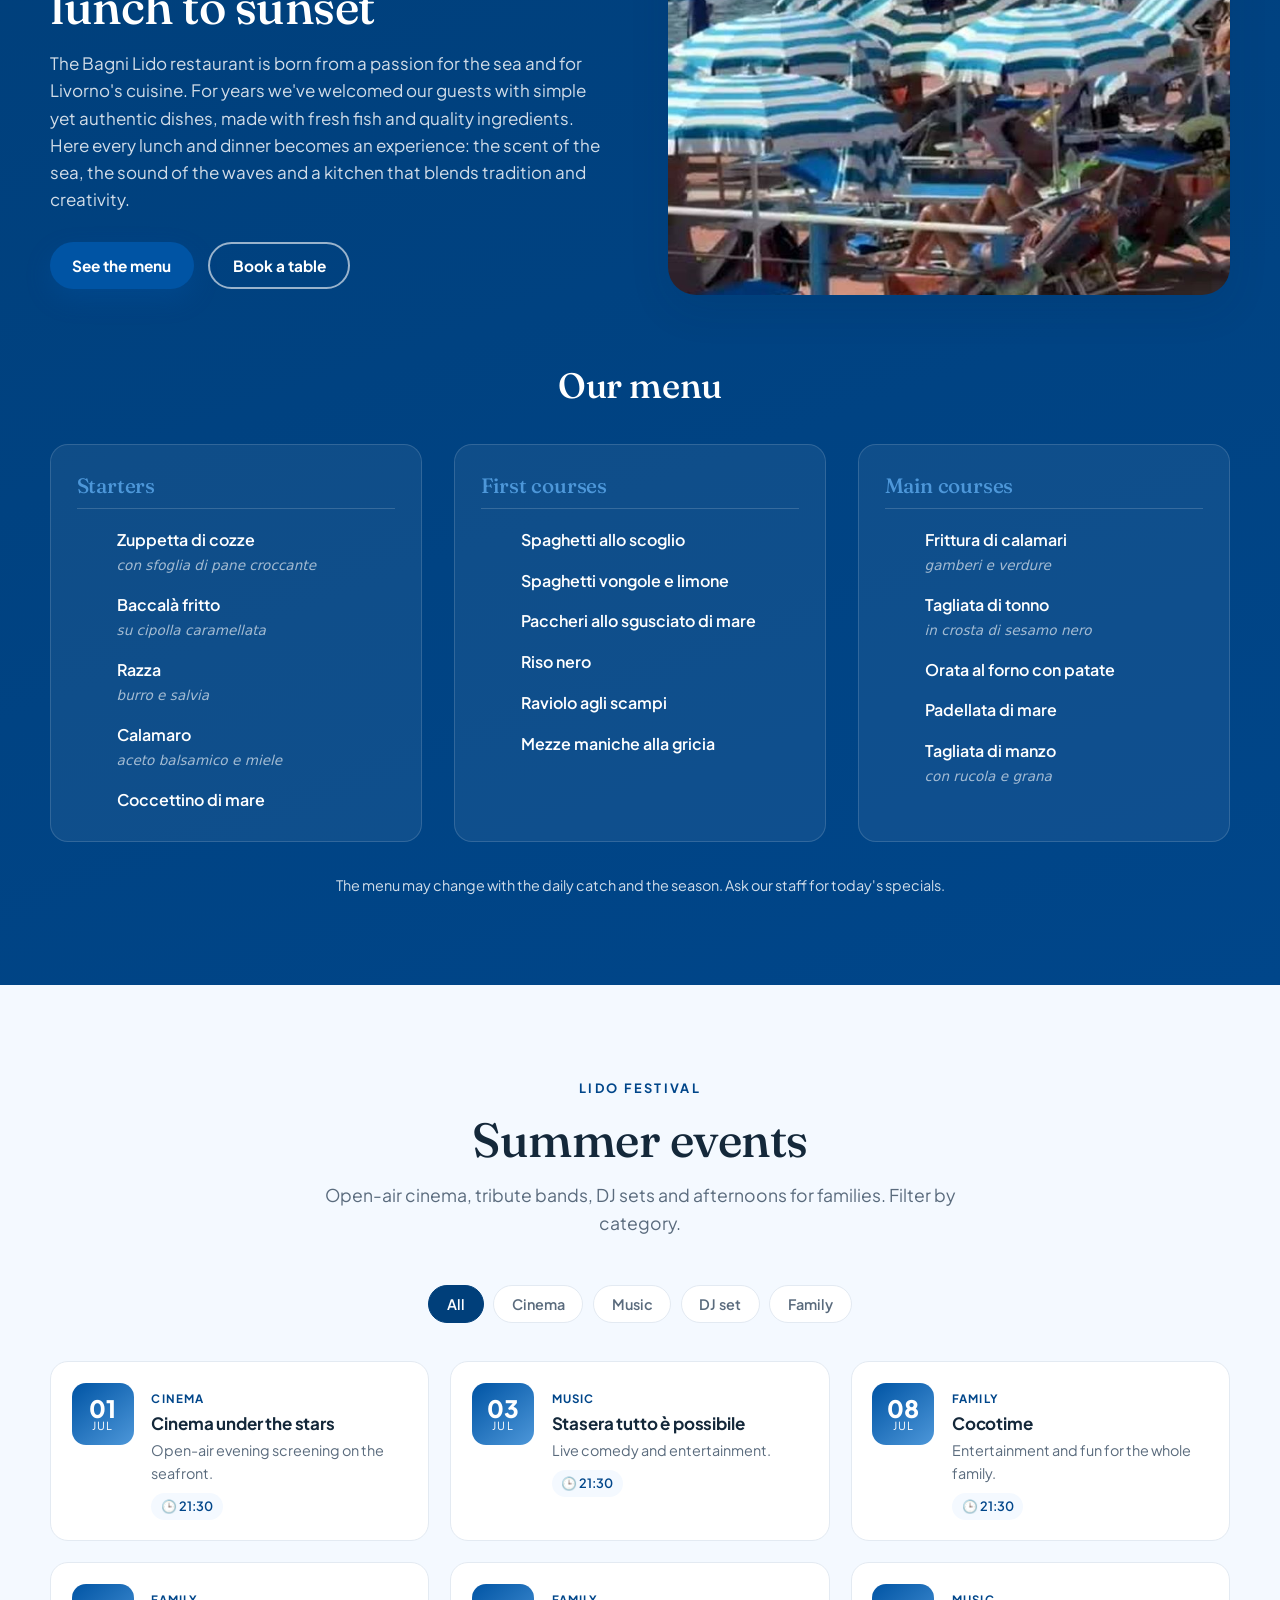
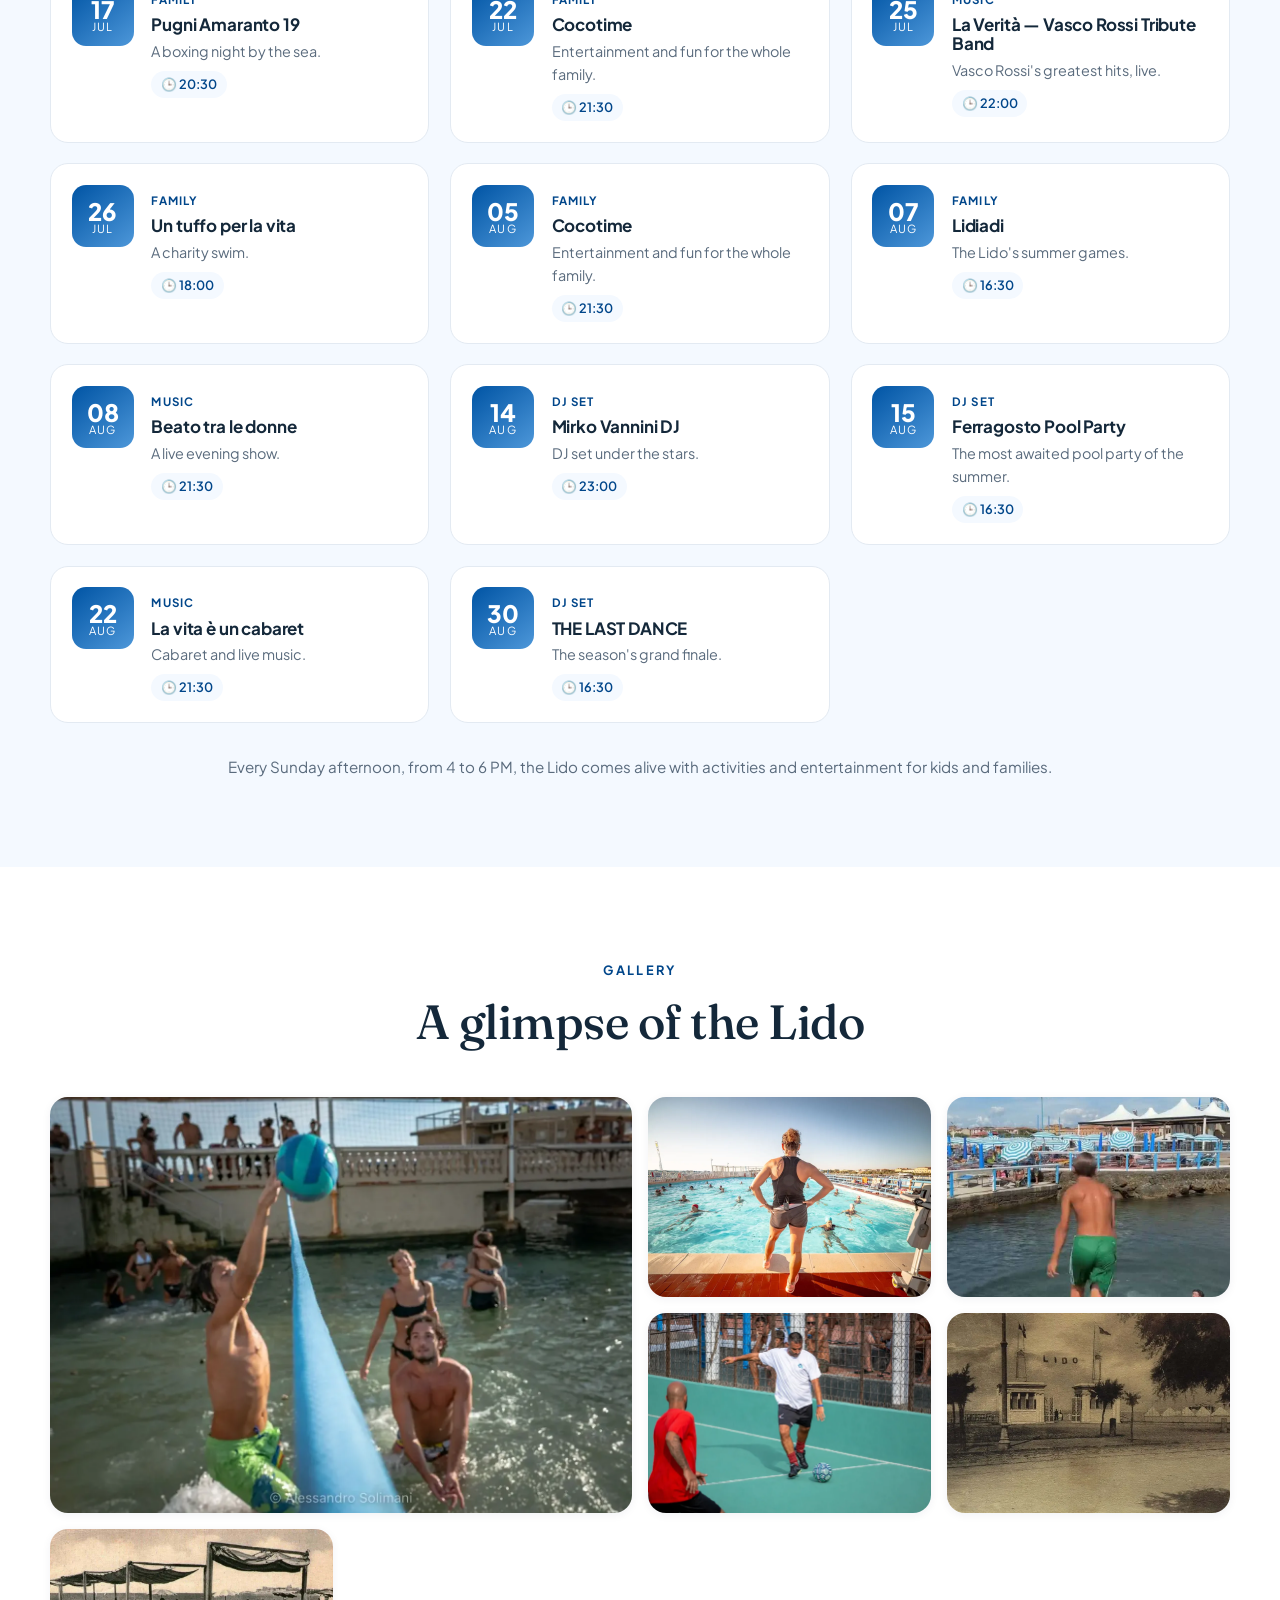
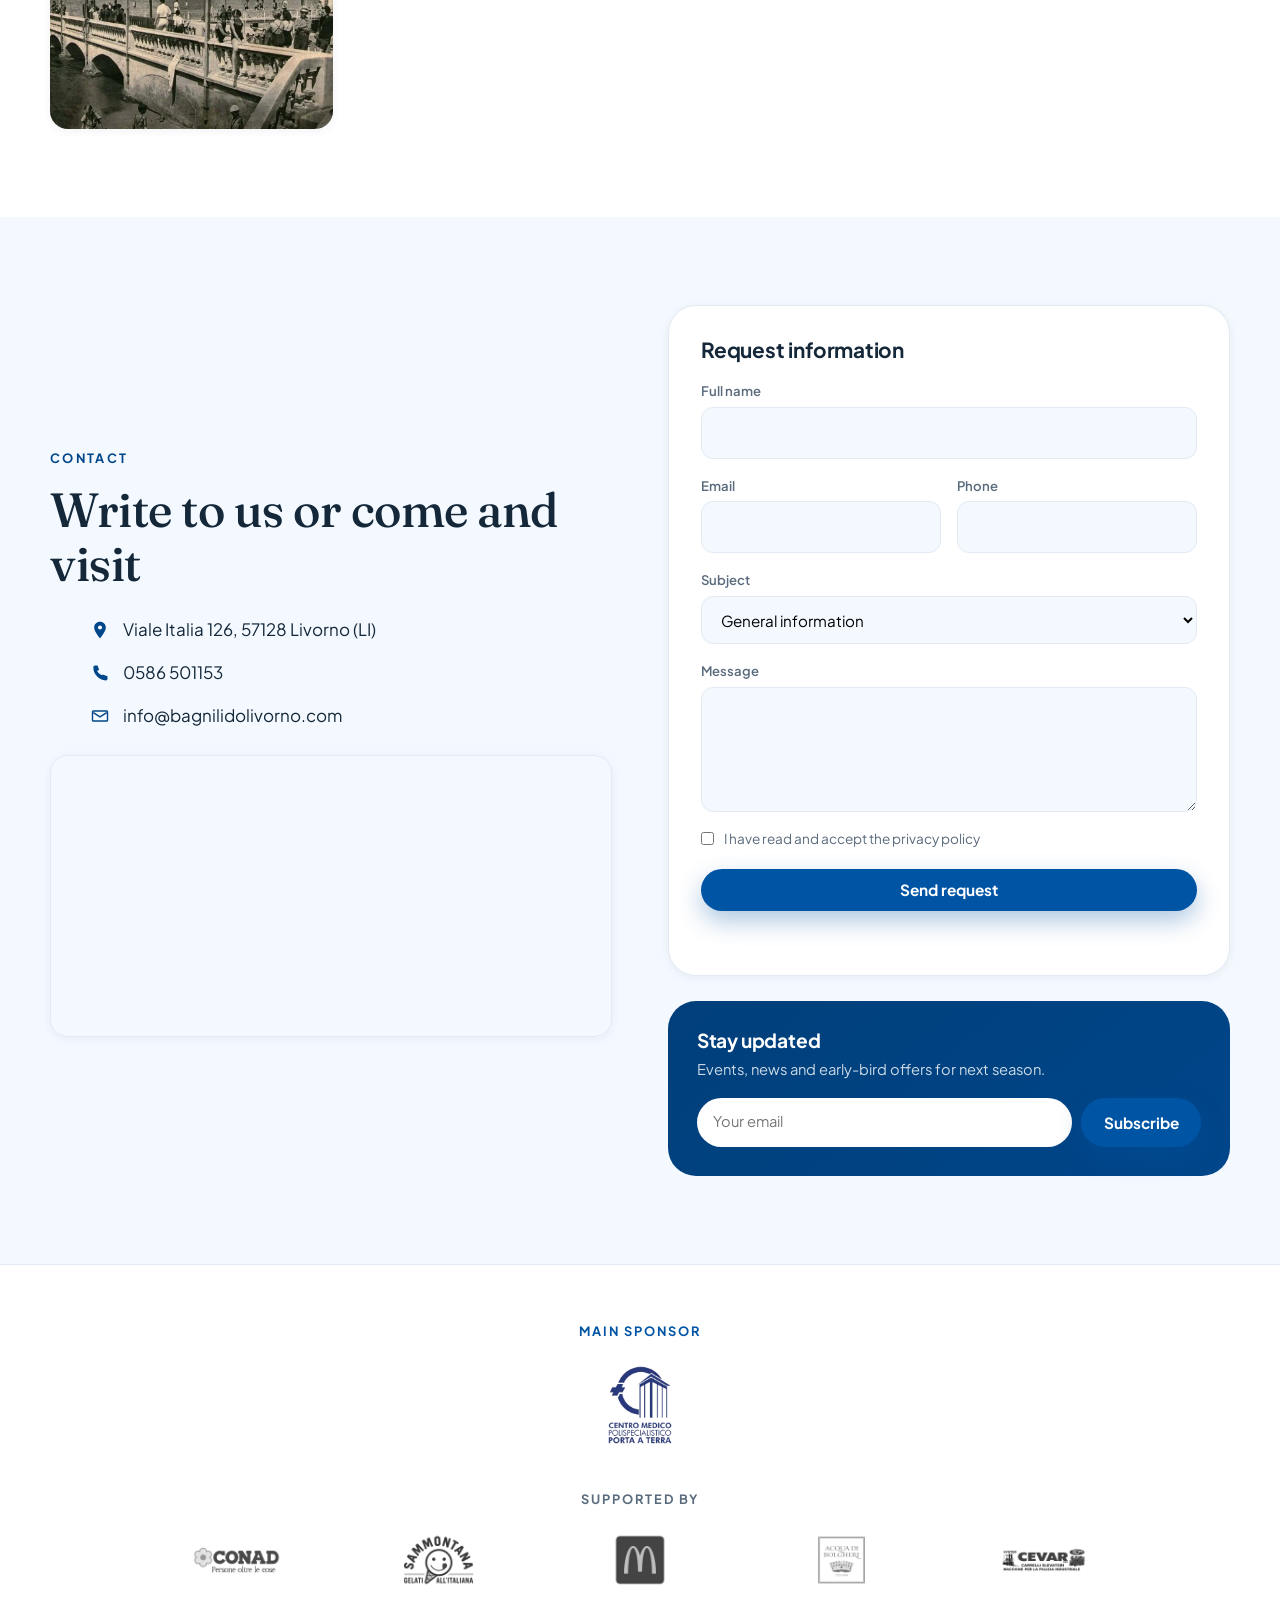
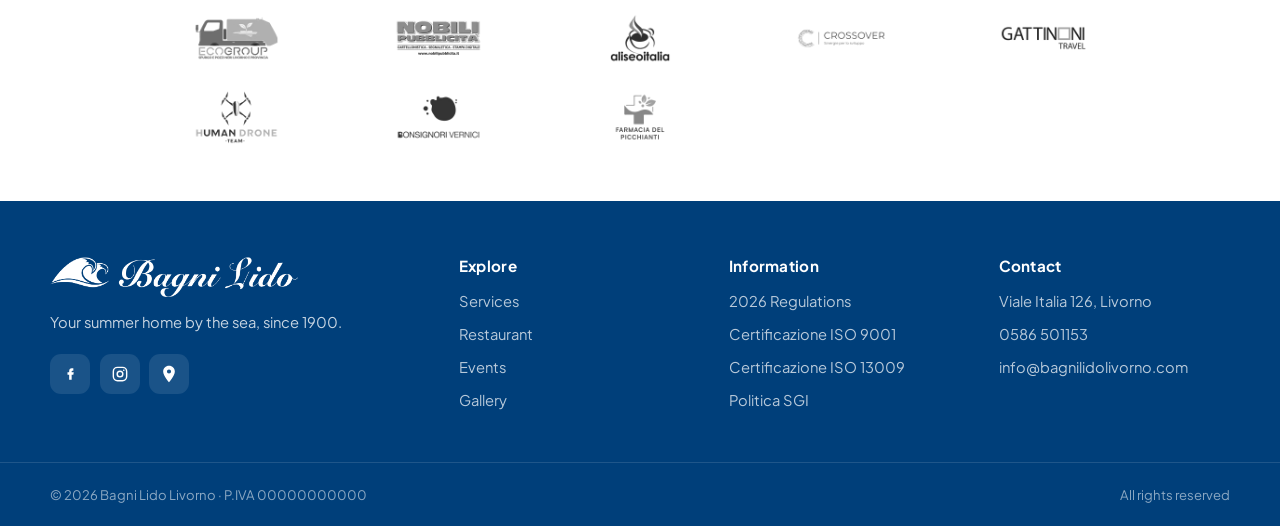
==== commit 2482d823: "Integra contenuti reali tralasciati: menu, tariffe, eventi, PDF - Menu ristorante reale (16 piatti) " ====
--- a/index.html
+++ b/index.html
@@ -100,6 +100,7 @@
     <nav class="main-nav" id="mainNav" aria-label="Menu principale">
       <a href="#lido" data-i18n="nav.lido">Il Lido</a>
       <a href="#servizi" data-i18n="nav.services">Servizi</a>
+      <a href="#tariffe" data-i18n="nav.pricing">Tariffe</a>
       <a href="#ristorante" data-i18n="nav.restaurant">Ristorante</a>
       <a href="#eventi" data-i18n="nav.events">Eventi</a>
       <a href="#contatti" data-i18n="nav.contact">Contatti</a>
@@ -284,16 +285,34 @@
   </div>
 </section>
 
+<!-- ============================ TARIFFE ============================ -->
+<section class="section section-tint" id="tariffe">
+  <div class="container">
+    <div class="section-head" data-reveal>
+      <span class="eyebrow" data-i18n="pricing.eyebrow">Info e tariffe</span>
+      <h2 data-i18n="pricing.title">Le nostre tariffe</h2>
+      <p class="lead" data-i18n="pricing.sub">Soluzioni per ogni esigenza, dal biglietto giornaliero all'abbonamento stagionale.</p>
+    </div>
+    <div class="pricing-grid" id="pricingGrid" data-reveal-group>
+      <!-- Popolato da assets/js/pricing.js -->
+    </div>
+    <p class="pricing-note" data-reveal data-i18n="pricing.note">Per cabine, ombrelloni e abbonamenti contattaci: ti aiutiamo a scegliere la soluzione migliore.</p>
+    <div class="pricing-cta" data-reveal>
+      <a class="btn btn-primary" href="#contatti" data-i18n="pricing.cta">Contattaci</a>
+    </div>
+  </div>
+</section>
+
 <!-- ============================ RISTORANTE ============================ -->
 <section class="section section-dark" id="ristorante">
   <div class="container grid-2 reverse">
     <div data-reveal>
       <span class="eyebrow light" data-i18n="rest.eyebrow">Ristorante</span>
       <h2 data-i18n="rest.title">Sapori di mare, dal pranzo al tramonto</h2>
-      <p data-i18n="rest.p1">Cucina di pesce fresco, pizze cotte come si deve e aperitivi con i piedi quasi nella sabbia. Il nostro ristorante è aperto a chi passa la giornata al Lido e a chi vuole solo una cena con vista.</p>
+      <p data-i18n="rest.p1">Il ristorante dei Bagni Lido nasce dalla passione per il mare e per la cucina livornese. Da anni accogliamo i nostri ospiti con piatti semplici ma autentici, preparati con pesce fresco e ingredienti di qualità. Qui ogni pranzo e ogni cena diventano un'esperienza: il profumo del mare, il suono delle onde e una cucina che unisce tradizione e creatività.</p>
       <div class="rest-actions">
-        <a class="btn btn-primary" href="#contatti" data-i18n="rest.reserve">Prenota un tavolo</a>
-        <a class="btn btn-ghost-light" href="tel:+390586501153" data-i18n="rest.call">Chiama il ristorante</a>
+        <a class="btn btn-primary" href="#menu" data-i18n="rest.menu">Scopri il menù</a>
+        <a class="btn btn-ghost-light" href="#contatti" data-i18n="rest.reserve">Prenota un tavolo</a>
       </div>
     </div>
     <div class="media-card" data-reveal>
@@ -301,6 +320,44 @@
         <source src="uploads/mare.mp4" type="video/mp4">
       </video>
     </div>
+  </div>
+
+  <div class="container menu-wrap" id="menu">
+    <h3 class="menu-heading" data-reveal data-i18n="menu.title">Il nostro menù</h3>
+    <div class="menu-cols" data-reveal-group>
+      <div class="menu-cat">
+        <h4 data-i18n="menu.antipasti">Antipasti</h4>
+        <ul>
+          <li><span class="dish">Zuppetta di cozze</span><span class="dish-note">con sfoglia di pane croccante</span></li>
+          <li><span class="dish">Baccalà fritto</span><span class="dish-note">su cipolla caramellata</span></li>
+          <li><span class="dish">Razza</span><span class="dish-note">burro e salvia</span></li>
+          <li><span class="dish">Calamaro</span><span class="dish-note">aceto balsamico e miele</span></li>
+          <li><span class="dish">Coccettino di mare</span></li>
+        </ul>
+      </div>
+      <div class="menu-cat">
+        <h4 data-i18n="menu.primi">Primi piatti</h4>
+        <ul>
+          <li><span class="dish">Spaghetti allo scoglio</span></li>
+          <li><span class="dish">Spaghetti vongole e limone</span></li>
+          <li><span class="dish">Paccheri allo sgusciato di mare</span></li>
+          <li><span class="dish">Riso nero</span></li>
+          <li><span class="dish">Raviolo agli scampi</span></li>
+          <li><span class="dish">Mezze maniche alla gricia</span></li>
+        </ul>
+      </div>
+      <div class="menu-cat">
+        <h4 data-i18n="menu.secondi">Secondi piatti</h4>
+        <ul>
+          <li><span class="dish">Frittura di calamari</span><span class="dish-note">gamberi e verdure</span></li>
+          <li><span class="dish">Tagliata di tonno</span><span class="dish-note">in crosta di sesamo nero</span></li>
+          <li><span class="dish">Orata al forno con patate</span></li>
+          <li><span class="dish">Padellata di mare</span></li>
+          <li><span class="dish">Tagliata di manzo</span><span class="dish-note">con rucola e grana</span></li>
+        </ul>
+      </div>
+    </div>
+    <p class="menu-foot" data-reveal data-i18n="menu.note">Il menù può variare in base al pescato e alla stagionalità. Chiedi al personale le proposte del giorno.</p>
   </div>
 </section>
 
@@ -480,10 +537,10 @@
 
     <div class="footer-col">
       <h4 data-i18n="footer.info">Informazioni</h4>
-      <a href="assets/regolamento-2026.pdf" target="_blank" rel="noopener" data-i18n="footer.rules">Regolamento 2026</a>
-      <a href="#" data-i18n="footer.privacy">Privacy Policy</a>
-      <a href="#" data-i18n="footer.cookie">Cookie Policy</a>
-      <span class="iso">ISO 9001 · ISO 13009</span>
+      <a href="documents/regolamento.pdf" target="_blank" rel="noopener" data-i18n="footer.rules">Regolamento 2026</a>
+      <a href="documents/iso-9001.pdf" target="_blank" rel="noopener">Certificazione ISO 9001</a>
+      <a href="documents/iso-13009.pdf" target="_blank" rel="noopener">Certificazione ISO 13009</a>
+      <a href="documents/politica-sgi.pdf" target="_blank" rel="noopener">Politica SGI</a>
     </div>
 
     <div class="footer-col">
@@ -520,6 +577,7 @@
 <!-- ============================ SCRIPT ============================ -->
 <script src="assets/js/i18n.js" defer></script>
 <script src="assets/js/events.js" defer></script>
+<script src="assets/js/pricing.js" defer></script>
 <script src="assets/js/main.js" defer></script>
 </body>
 </html>
--- a/assets/css/style.css
+++ b/assets/css/style.css
@@ -254,6 +254,18 @@
    RISTORANTE
    ========================================================= */
 .rest-actions{display:flex;flex-wrap:wrap;gap:.9rem;margin-top:1.8rem}
+
+/* ---- Menù ristorante ---- */
+.menu-wrap{margin-top:4rem;scroll-margin-top:90px}
+.menu-heading{font-family:var(--font-disp);font-weight:500;font-size:clamp(1.6rem,3vw,2.2rem);text-align:center;margin-bottom:2.4rem;color:#fff}
+.menu-cols{display:grid;grid-template-columns:repeat(3,1fr);gap:2rem}
+.menu-cat{background:rgba(255,255,255,.06);border:1px solid rgba(255,255,255,.14);border-radius:var(--radius);padding:1.8rem 1.6rem}
+.menu-cat h4{font-family:var(--font-disp);font-weight:500;font-size:1.3rem;color:var(--aqua);margin-bottom:1.1rem;padding-bottom:.7rem;border-bottom:1px solid rgba(255,255,255,.16)}
+.menu-cat ul{list-style:none;display:grid;gap:.95rem}
+.menu-cat li{display:flex;flex-direction:column;gap:.15rem}
+.menu-cat .dish{color:#fff;font-weight:600;font-size:1rem}
+.menu-cat .dish-note{color:rgba(255,255,255,.62);font-size:.85rem;font-style:italic}
+.menu-foot{text-align:center;color:rgba(255,255,255,.7);font-size:.9rem;margin-top:2rem}
 
 /* =========================================================
    EVENTI
@@ -276,6 +288,22 @@
 .event-time{display:inline-block;margin-top:.5rem;font-size:.8rem;font-weight:600;color:var(--teal-600);background:var(--bg-tint);padding:.2rem .6rem;border-radius:999px}
 .events-empty{text-align:center;color:var(--muted);margin-top:1rem;font-size:.95rem}
 .events-note{text-align:center;color:var(--muted);margin-top:2rem;font-size:.95rem}
+
+/* =========================================================
+   TARIFFE
+   ========================================================= */
+.pricing-grid{display:grid;grid-template-columns:repeat(auto-fit,minmax(250px,1fr));gap:1.4rem}
+.price-card{background:#fff;border:1px solid var(--line);border-radius:var(--radius);padding:1.7rem 1.6rem;transition:transform .3s var(--ease),box-shadow .3s}
+.price-card:hover{transform:translateY(-5px);box-shadow:var(--shadow)}
+.price-card h3{font-family:var(--font-disp);font-weight:500;font-size:1.35rem;color:var(--teal);margin-bottom:1.1rem;padding-bottom:.7rem;border-bottom:2px solid var(--sand-200);display:flex;flex-wrap:wrap;align-items:baseline;gap:.5rem}
+.price-per{font-family:var(--font-sans);font-size:.72rem;font-weight:700;text-transform:uppercase;letter-spacing:.1em;color:var(--muted)}
+.price-card ul{list-style:none;display:grid;gap:.8rem}
+.price-card li{display:flex;justify-content:space-between;align-items:baseline;gap:1rem}
+.price-label{display:flex;flex-direction:column;color:var(--ink);font-weight:600;font-size:.95rem}
+.price-note{font-weight:400;font-size:.8rem;color:var(--muted);margin-top:.15rem}
+.price-val{flex:0 0 auto;font-weight:800;color:var(--teal);font-size:1.05rem}
+.pricing-note{text-align:center;color:var(--muted);margin-top:2rem;font-size:.95rem}
+.pricing-cta{text-align:center;margin-top:1.4rem}
 
 /* =========================================================
    GALLERIA
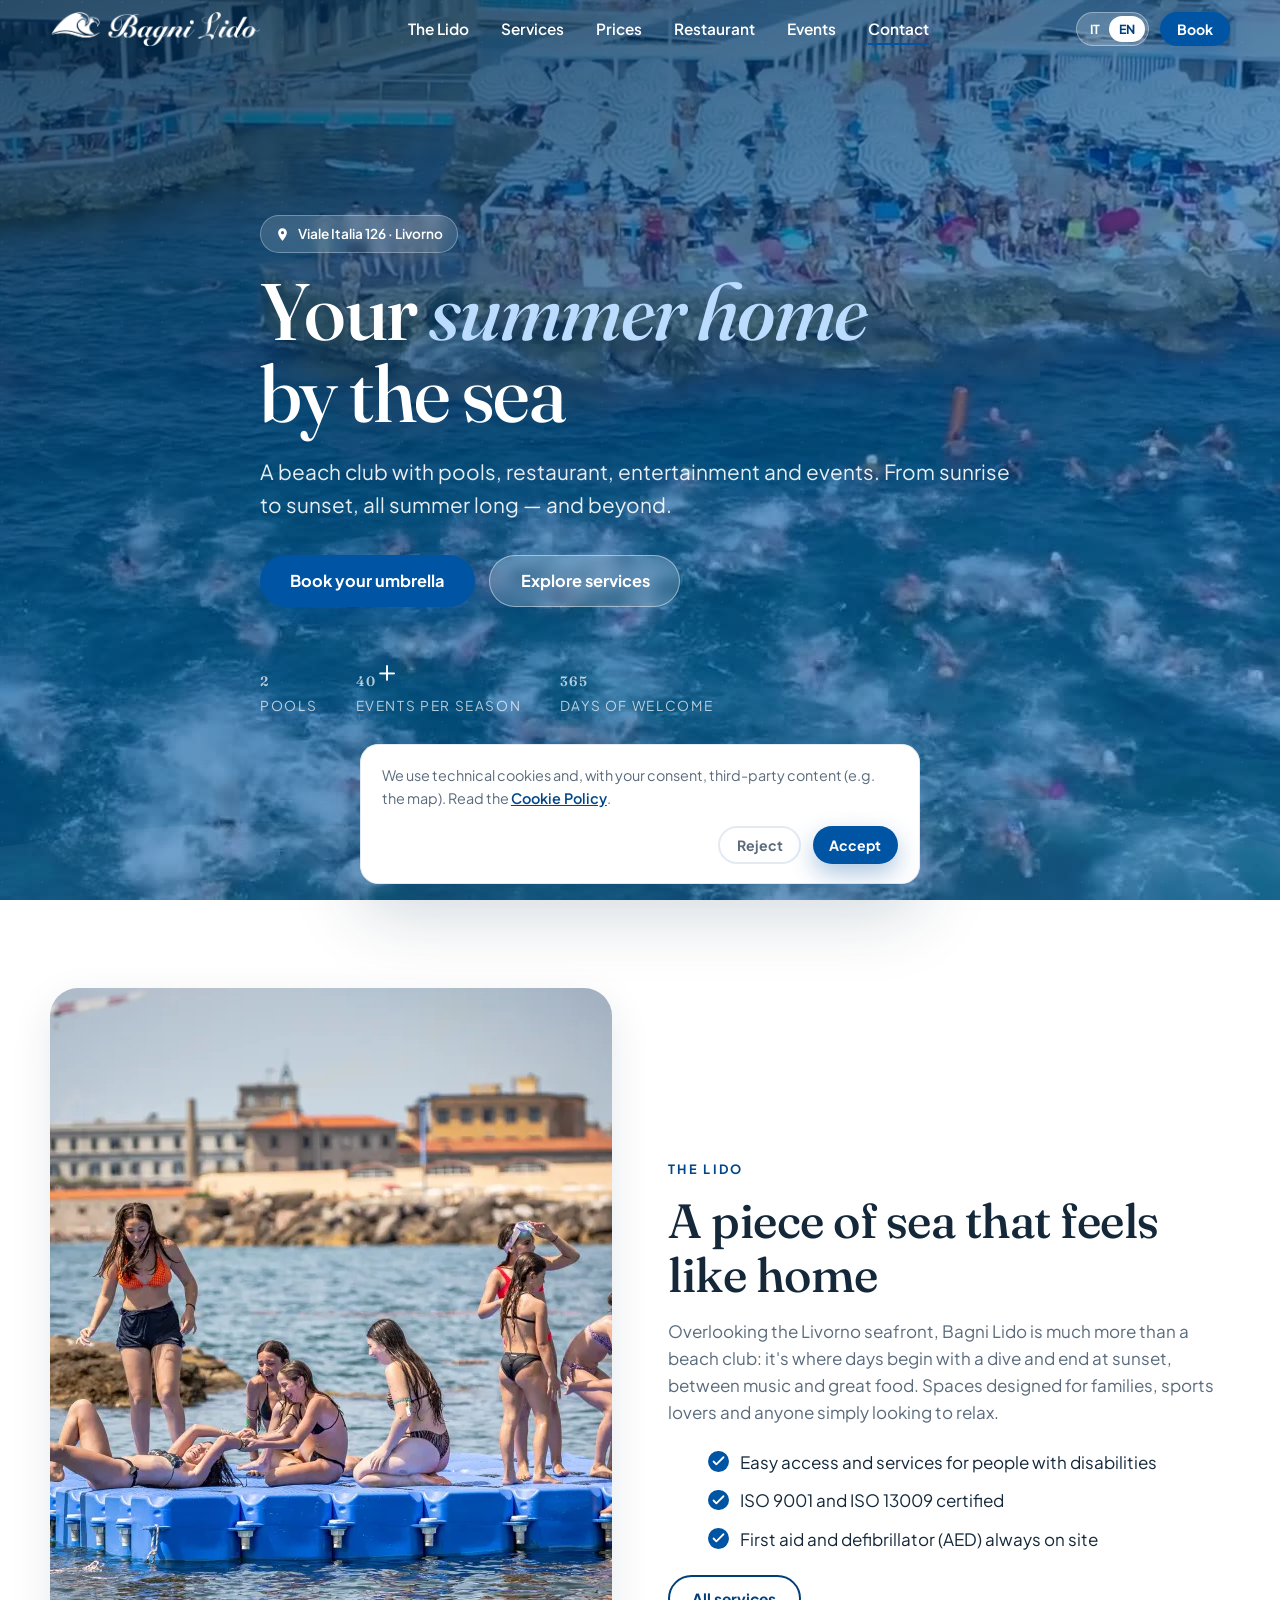
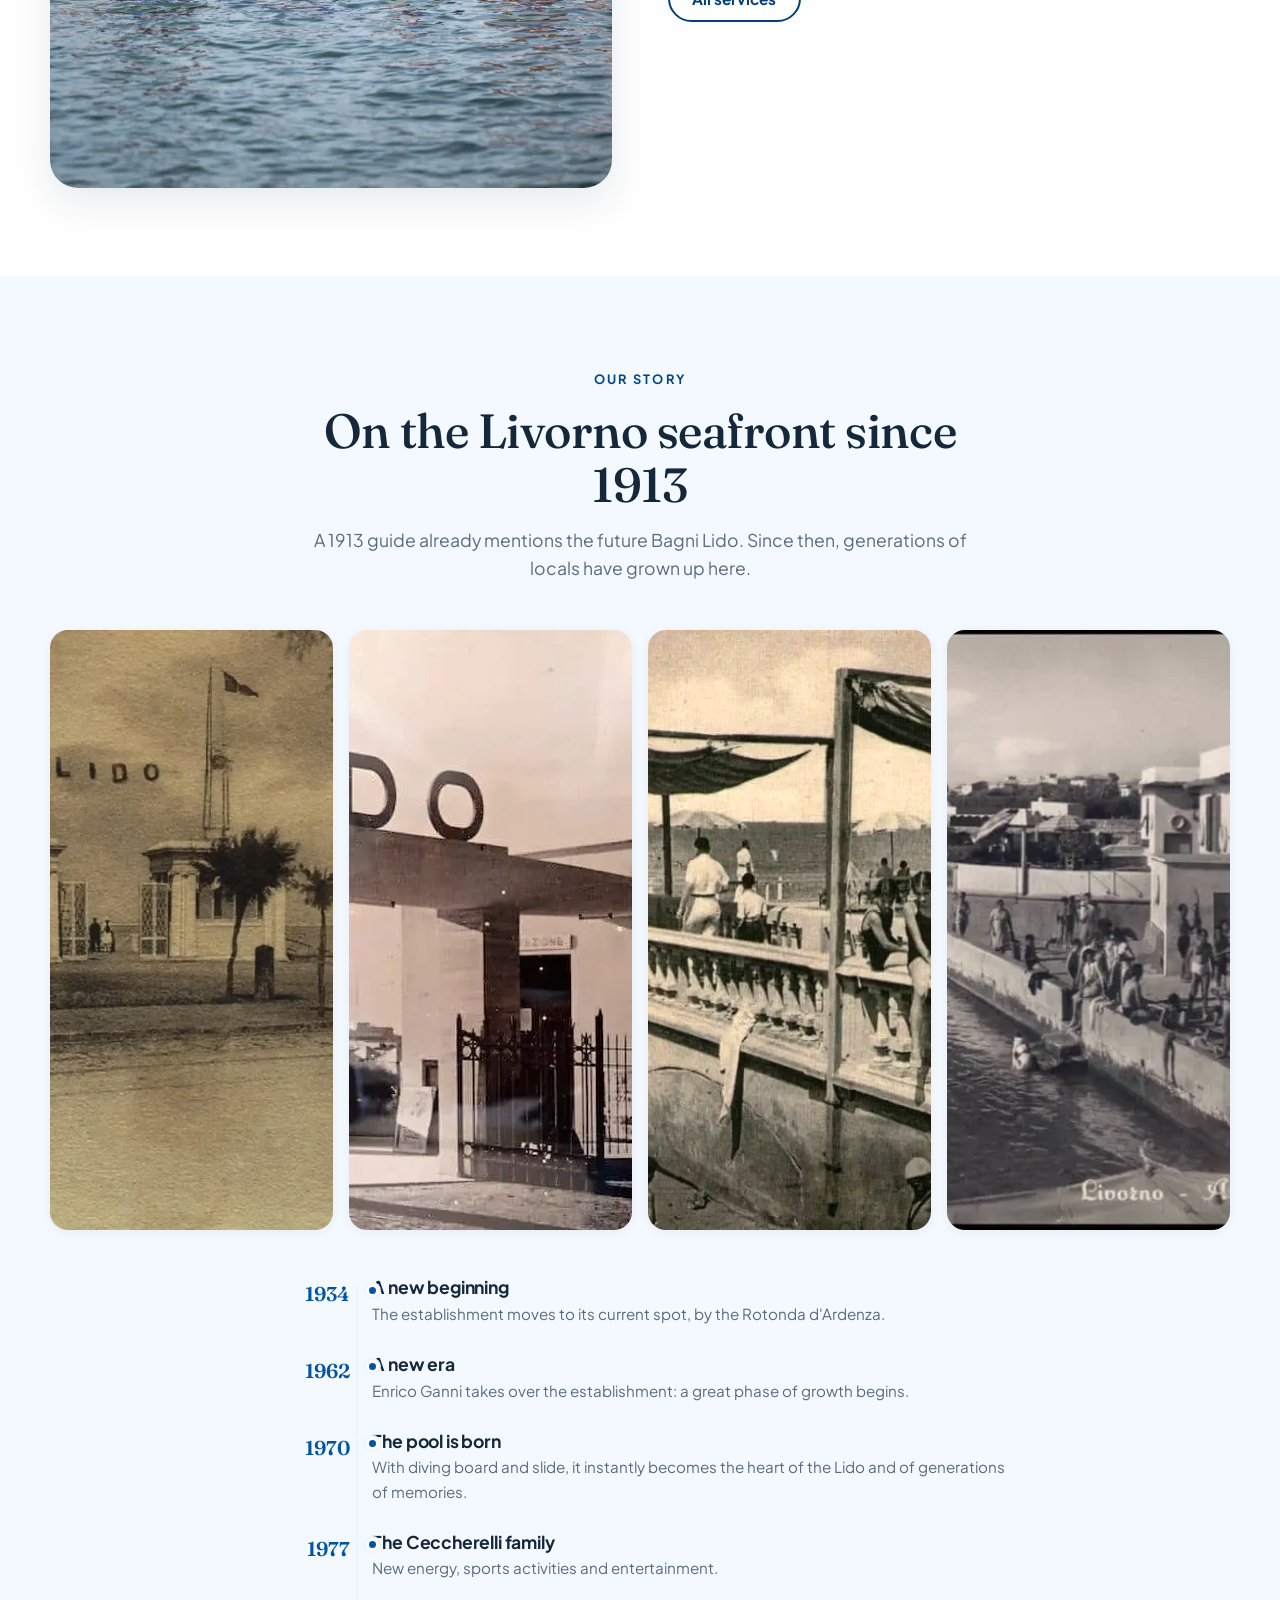
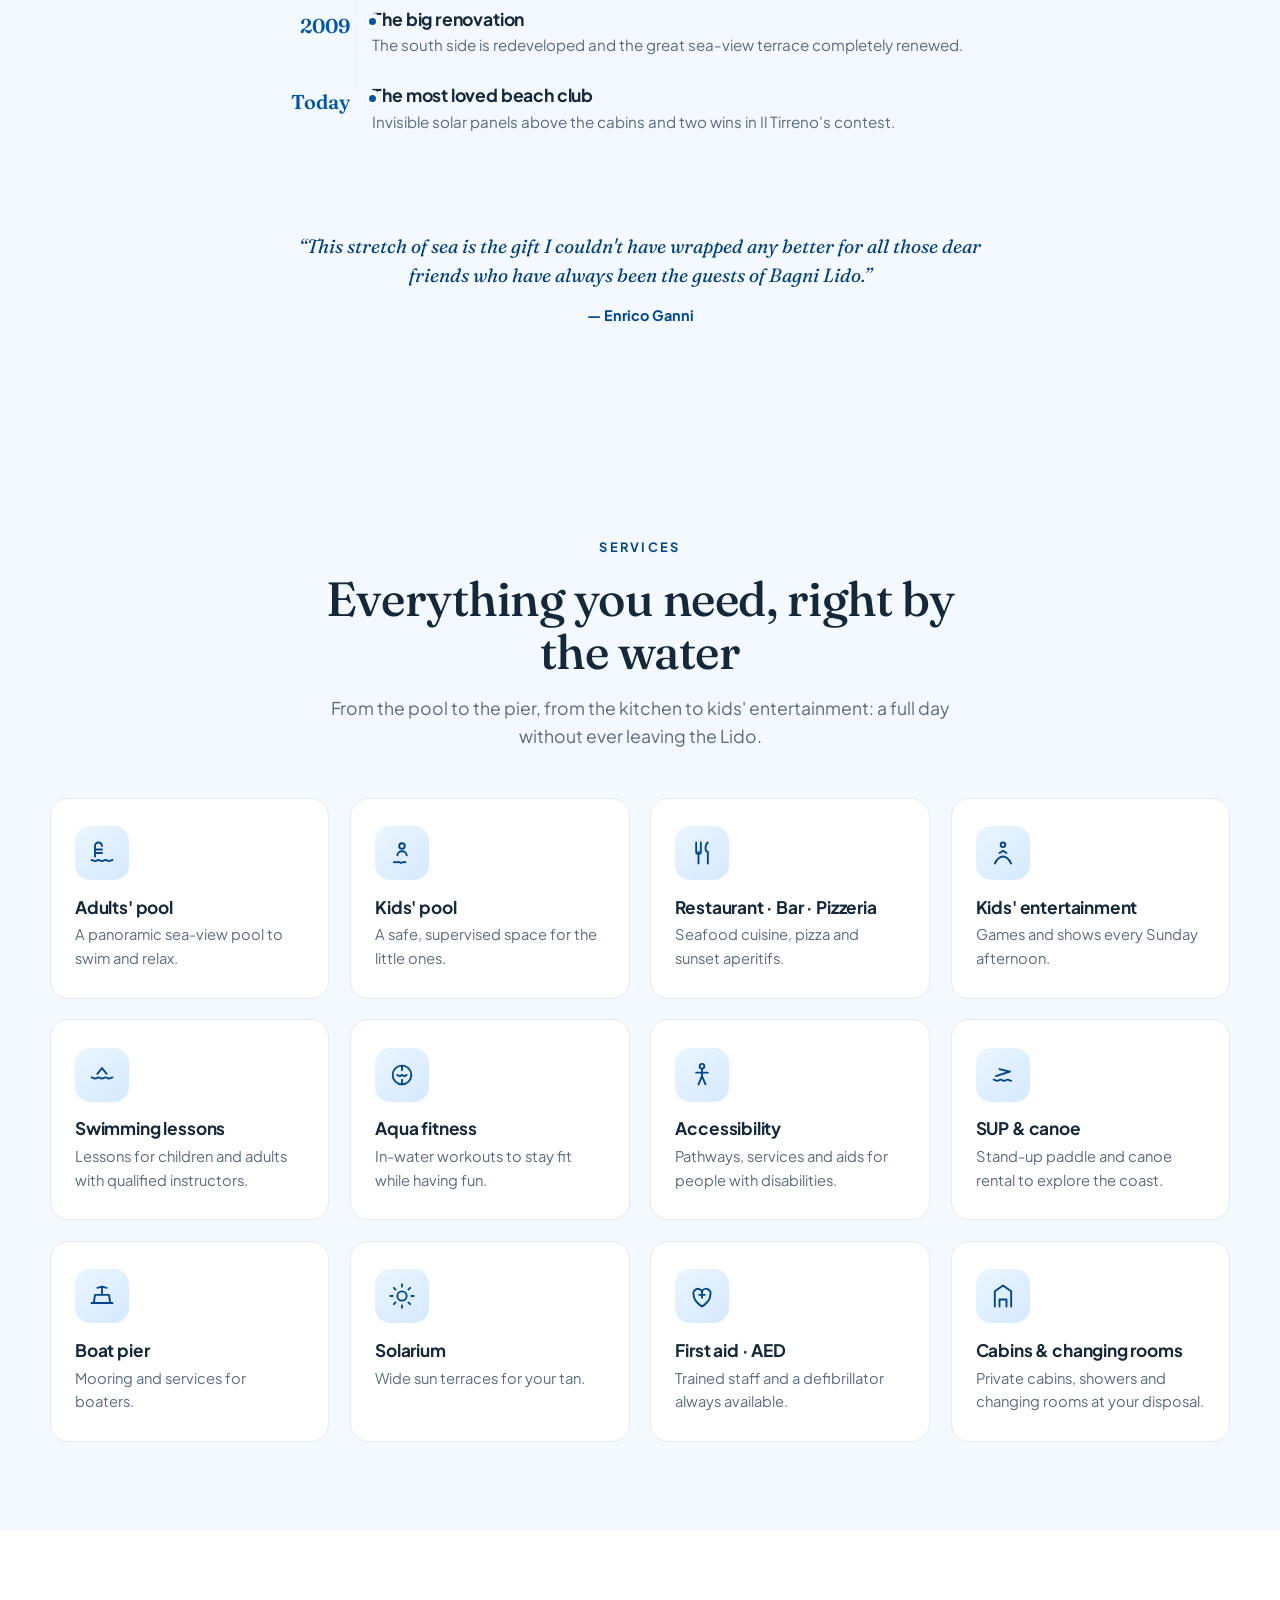
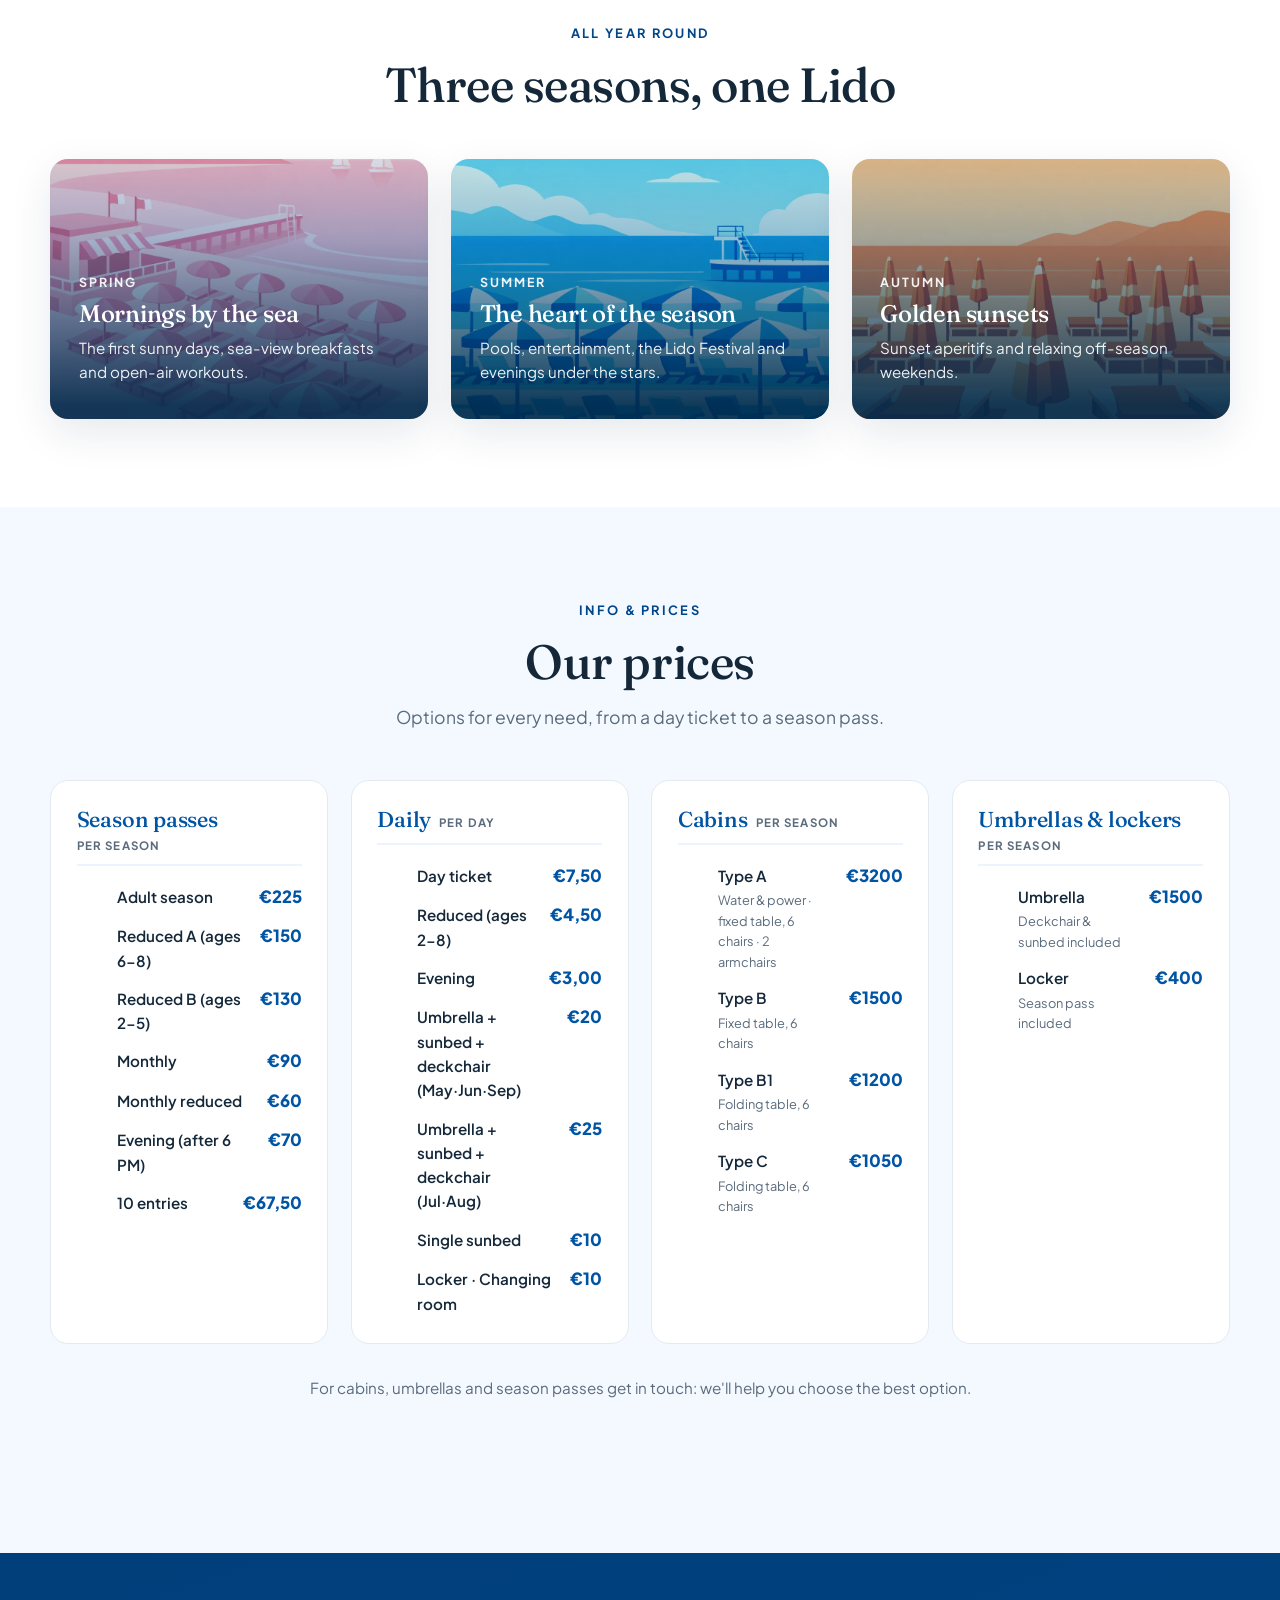
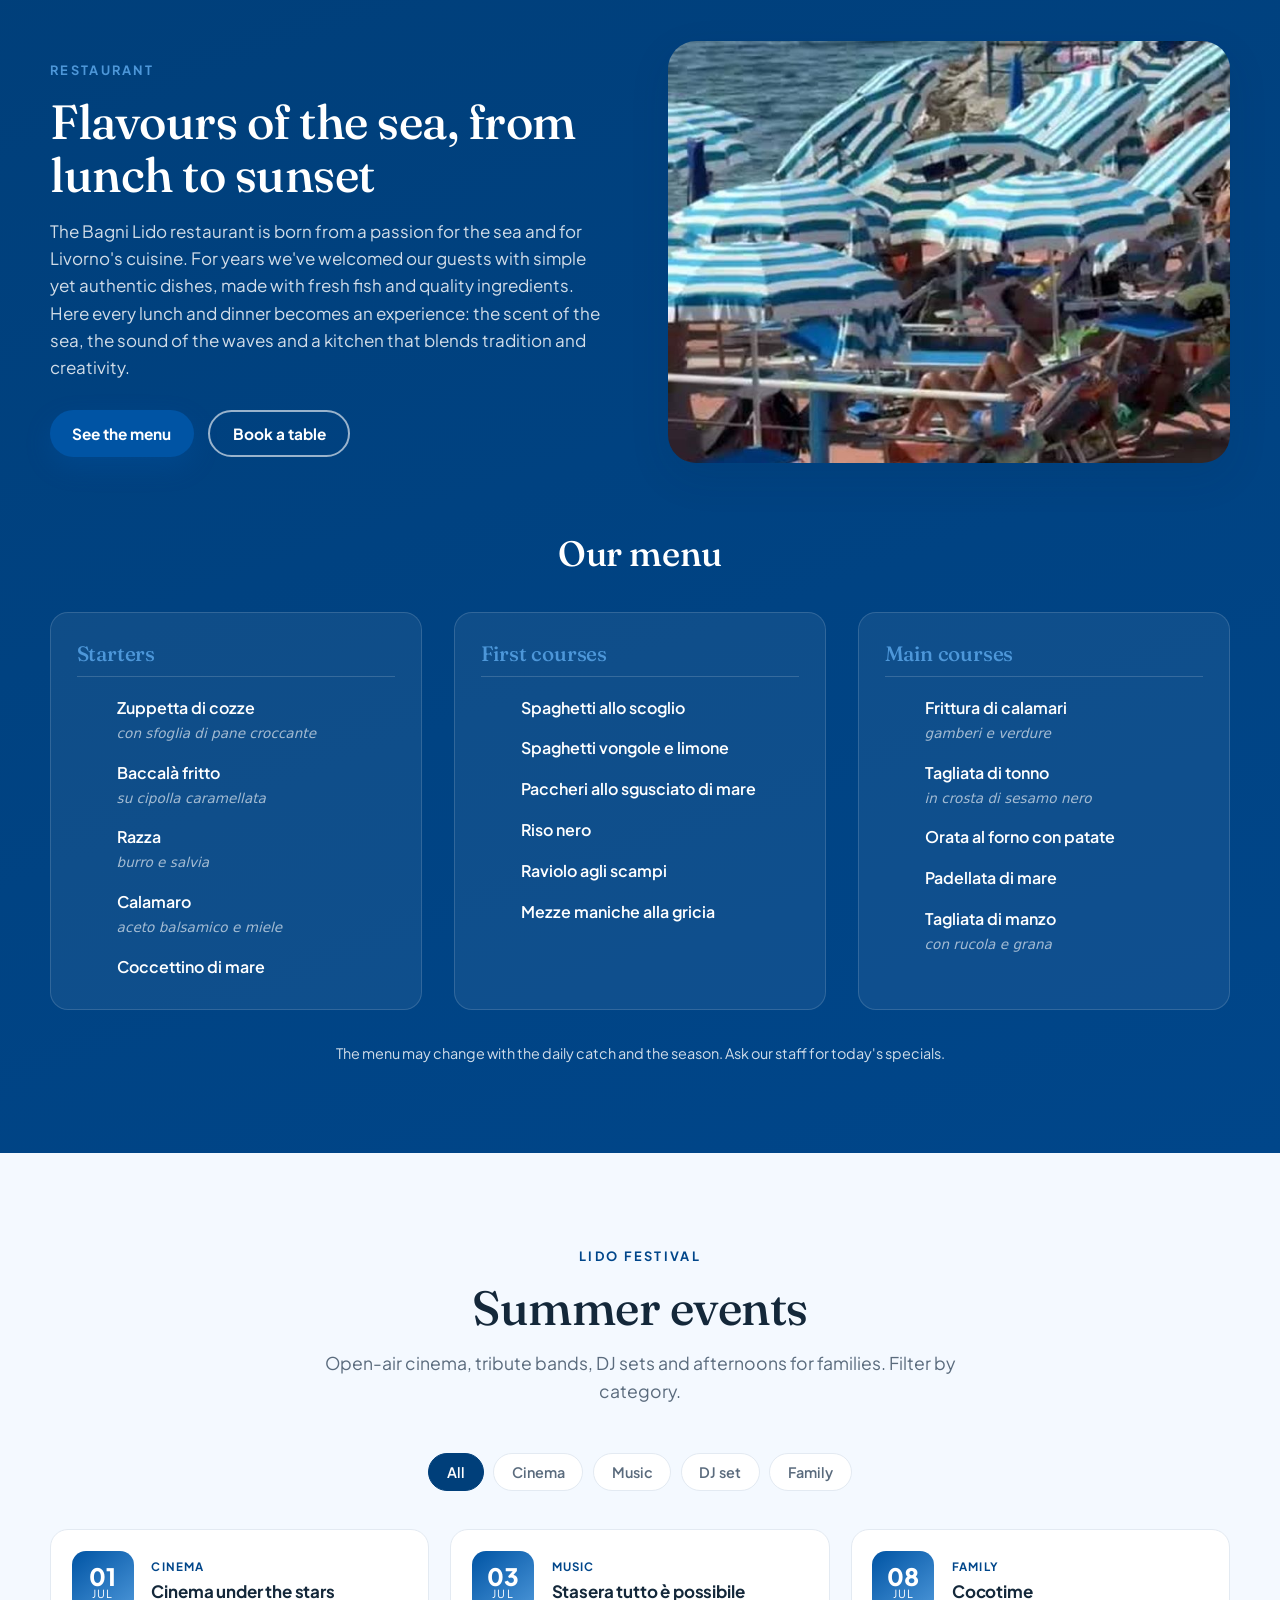
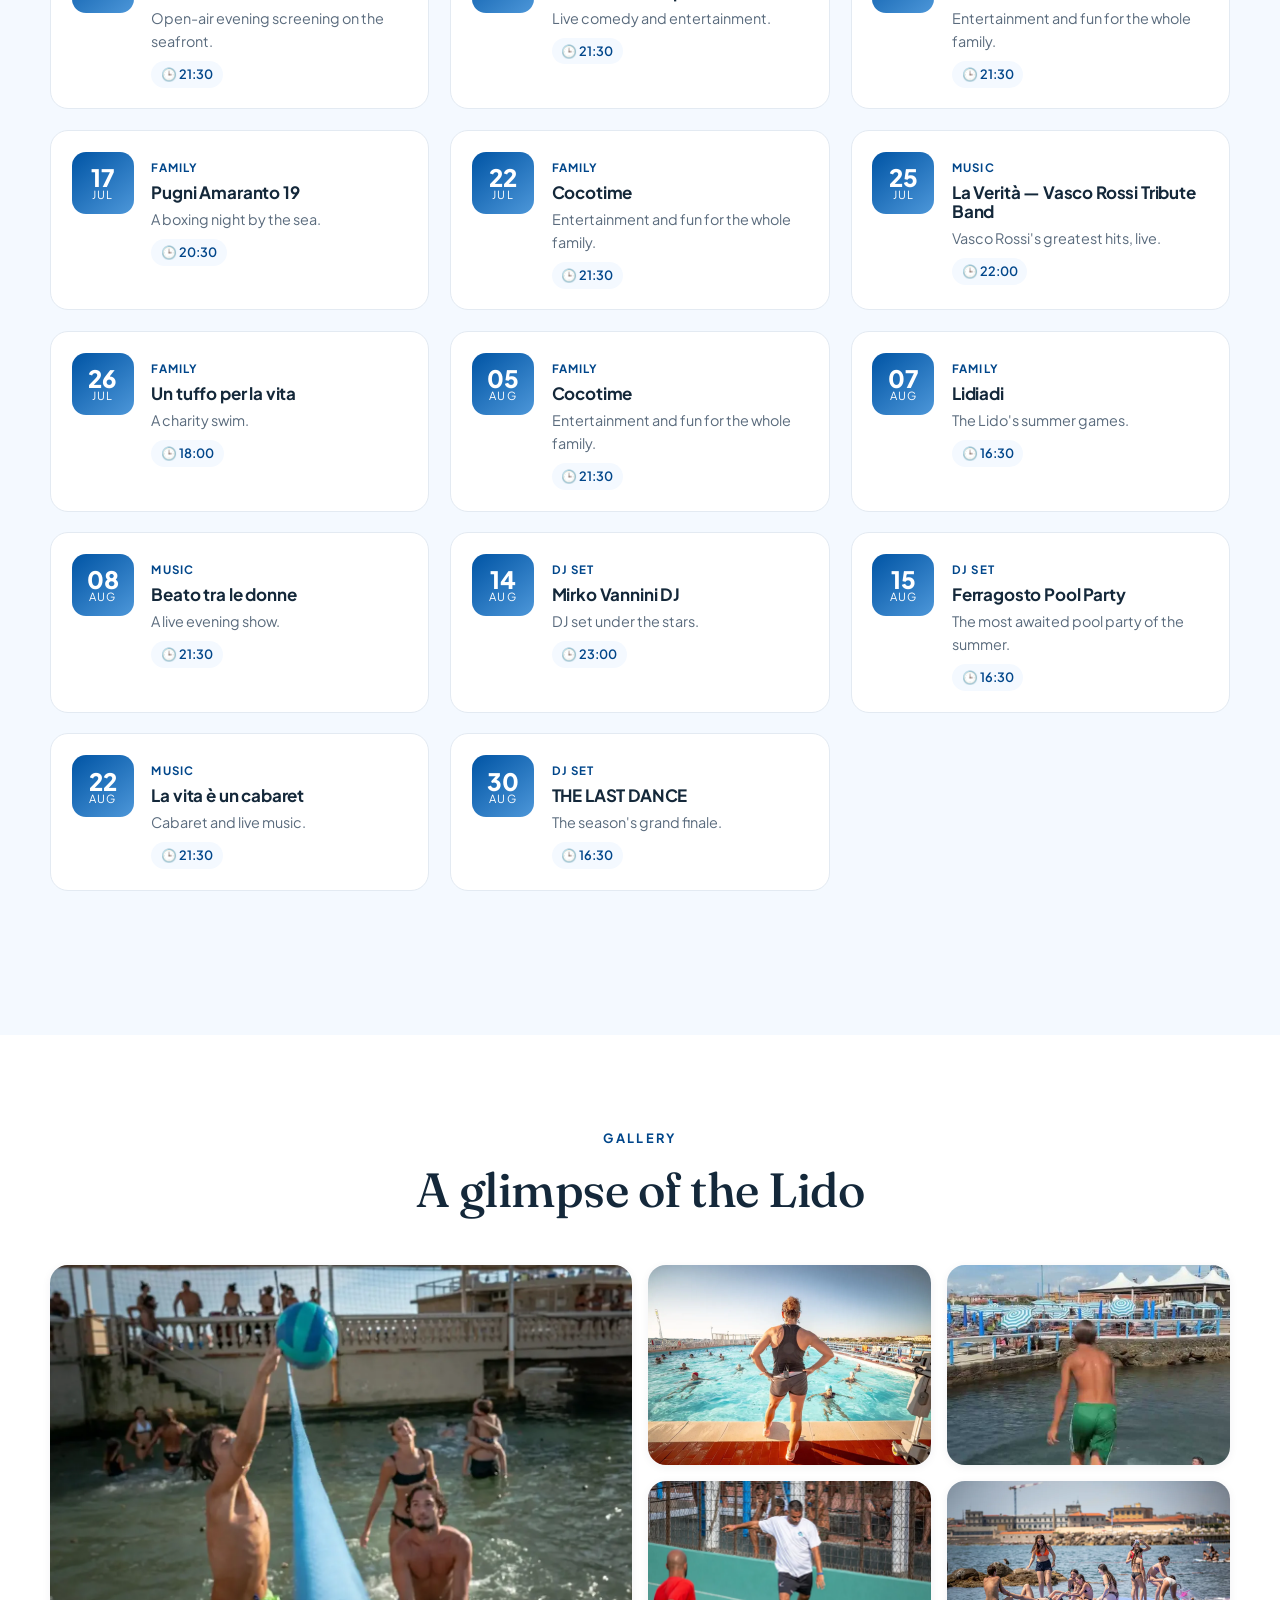
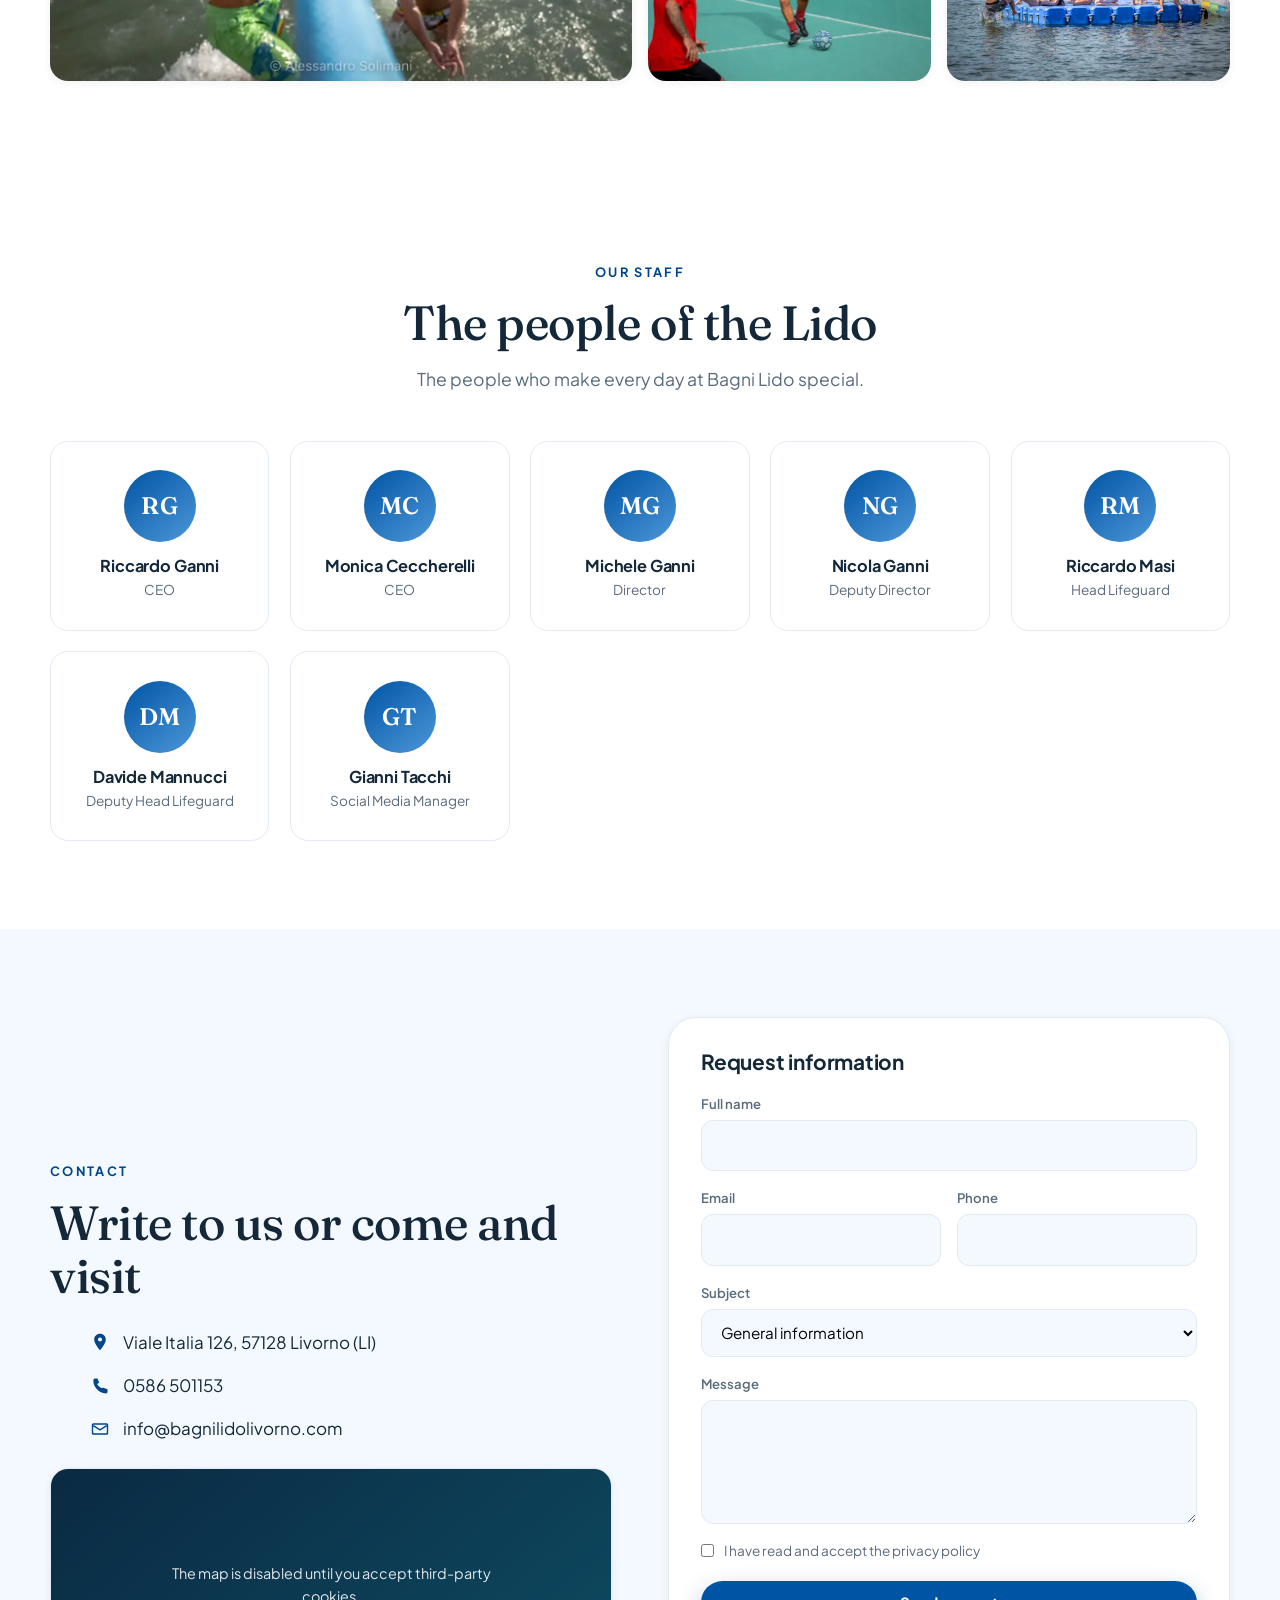
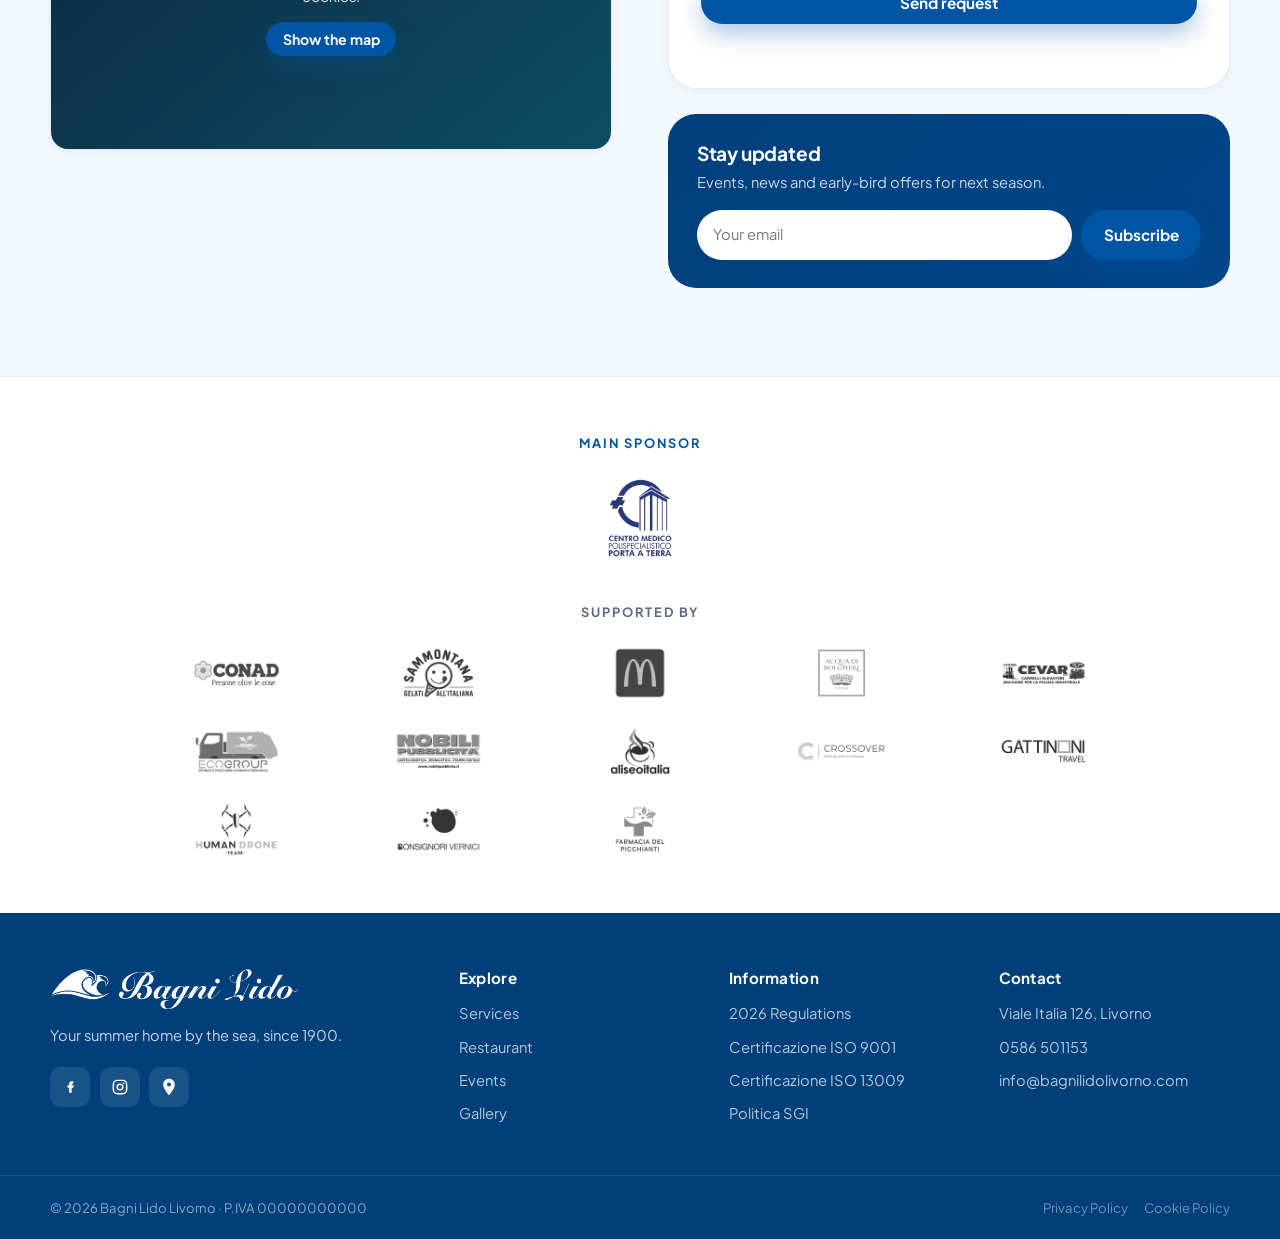
==== commit 4ff739aa: "Aggiunge Storia, Staff e conformità GDPR - Sezione "La nostra storia": timeline 1934-oggi, foto d'ep" ====
--- a/index.html
+++ b/index.html
@@ -183,6 +183,38 @@
   </div>
 </section>
 
+<!-- ============================ STORIA ============================ -->
+<section class="section section-tint" id="storia">
+  <div class="container">
+    <div class="section-head" data-reveal>
+      <span class="eyebrow" data-i18n="story.eyebrow">La nostra storia</span>
+      <h2 data-i18n="story.title">Dal 1913 sul mare di Livorno</h2>
+      <p class="lead" data-i18n="story.sub">Una guida del 1913 cita già il futuro Bagni Lido. Da allora, generazioni di livornesi sono cresciute qui.</p>
+    </div>
+
+    <div class="story-photos" data-reveal-group>
+      <img src="uploads/photos/story2.webp" width="900" height="600" loading="lazy" decoding="async" alt="L'ingresso storico del Bagni Lido Livorno">
+      <img src="uploads/photos/story1.webp" width="900" height="600" loading="lazy" decoding="async" alt="Il Bagni Lido in una cartolina d'epoca">
+      <img src="uploads/photos/story3.webp" width="900" height="600" loading="lazy" decoding="async" alt="Il pontile storico del Bagni Lido">
+      <img src="uploads/photos/story4.webp" width="900" height="600" loading="lazy" decoding="async" alt="La piscina del Bagni Lido in una foto d'epoca">
+    </div>
+
+    <ol class="timeline" data-reveal-group>
+      <li><span class="tl-year">1934</span><div><h3 data-i18n="tl.1.t">Un nuovo inizio</h3><p data-i18n="tl.1.d">Lo stabilimento si trasferisce nella posizione attuale, presso la Rotonda d'Ardenza.</p></div></li>
+      <li><span class="tl-year">1962</span><div><h3 data-i18n="tl.2.t">Una nuova era</h3><p data-i18n="tl.2.d">Enrico Ganni rileva lo stabilimento: inizia una grande fase di sviluppo.</p></div></li>
+      <li><span class="tl-year">1970</span><div><h3 data-i18n="tl.3.t">Nasce la piscina</h3><p data-i18n="tl.3.d">Con trampolino e scivolo, diventa subito il cuore del Lido e dei ricordi di intere generazioni.</p></div></li>
+      <li><span class="tl-year">1977</span><div><h3 data-i18n="tl.4.t">La famiglia Ceccherelli</h3><p data-i18n="tl.4.d">Nuove energie, attività sportive e intrattenimento.</p></div></li>
+      <li><span class="tl-year">2009</span><div><h3 data-i18n="tl.5.t">La grande ristrutturazione</h3><p data-i18n="tl.5.d">Riqualificato il lato sud e completamente rinnovata la grande terrazza sul mare.</p></div></li>
+      <li><span class="tl-year" data-i18n="tl.6.y">Oggi</span><div><h3 data-i18n="tl.6.t">Lo stabilimento più amato</h3><p data-i18n="tl.6.d">Pannelli fotovoltaici invisibili sopra le cabine e due vittorie al concorso de Il Tirreno.</p></div></li>
+    </ol>
+
+    <blockquote class="story-quote" data-reveal>
+      <p data-i18n="story.quote">«Questa parte di mare è il regalo che non avrei potuto confezionare meglio per tutti quei carissimi amici che sono sempre stati i clienti dei Bagni Lido.»</p>
+      <cite>— Enrico Ganni</cite>
+    </blockquote>
+  </div>
+</section>
+
 <!-- ============================ SERVIZI ============================ -->
 <section class="section section-tint" id="servizi">
   <div class="container">
@@ -398,8 +430,27 @@
       <img src="uploads/photos/aquagym.webp" width="1200" height="800" loading="lazy" decoding="async" alt="Acquagym nella piscina panoramica sul mare">
       <video autoplay muted loop playsinline preload="none" poster="assets/img/poster-mare3.jpg" aria-label="Tuffi in mare al Bagni Lido"><source src="uploads/mare3.mp4" type="video/mp4"></video>
       <img src="uploads/photos/gabbione.webp" width="1200" height="800" loading="lazy" decoding="async" alt="Calcetto nel gabbione del Bagni Lido">
-      <img src="uploads/photos/story2.webp" width="1200" height="800" loading="lazy" decoding="async" alt="Il Bagni Lido Livorno in una foto storica dei primi del Novecento">
-      <img src="uploads/photos/story3.webp" width="1200" height="800" loading="lazy" decoding="async" alt="Il pontile storico del Bagni Lido Livorno">
+      <img src="uploads/photos/tuffi.webp" width="1200" height="800" loading="lazy" decoding="async" alt="Ragazzi sulla piattaforma galleggiante del Bagni Lido">
+    </div>
+  </div>
+</section>
+
+<!-- ============================ STAFF ============================ -->
+<section class="section" id="staff">
+  <div class="container">
+    <div class="section-head" data-reveal>
+      <span class="eyebrow" data-i18n="staff.eyebrow">Il nostro staff</span>
+      <h2 data-i18n="staff.title">Le persone del Lido</h2>
+      <p class="lead" data-i18n="staff.sub">Chi rende speciale ogni giornata al Bagni Lido.</p>
+    </div>
+    <div class="staff-grid" data-reveal-group>
+      <article class="staff-card"><span class="avatar" aria-hidden="true">RG</span><h3>Riccardo Ganni</h3><p data-i18n="staff.r1">Amministratore Delegato</p></article>
+      <article class="staff-card"><span class="avatar" aria-hidden="true">MC</span><h3>Monica Ceccherelli</h3><p data-i18n="staff.r1">Amministratore Delegato</p></article>
+      <article class="staff-card"><span class="avatar" aria-hidden="true">MG</span><h3>Michele Ganni</h3><p data-i18n="staff.r3">Direttore</p></article>
+      <article class="staff-card"><span class="avatar" aria-hidden="true">NG</span><h3>Nicola Ganni</h3><p data-i18n="staff.r4">Vice Direttore</p></article>
+      <article class="staff-card"><span class="avatar" aria-hidden="true">RM</span><h3>Riccardo Masi</h3><p data-i18n="staff.r5">Responsabile Assistenti Bagnanti</p></article>
+      <article class="staff-card"><span class="avatar" aria-hidden="true">DM</span><h3>Davide Mannucci</h3><p data-i18n="staff.r6">Vice Responsabile Assistenti Bagnanti</p></article>
+      <article class="staff-card"><span class="avatar" aria-hidden="true">GT</span><h3>Gianni Tacchi</h3><p data-i18n="staff.r7">Social Media Manager</p></article>
     </div>
   </div>
 </section>
@@ -425,11 +476,15 @@
         </li>
       </ul>
 
-      <div class="map-card">
+      <div class="map-card" id="mapCard">
         <iframe
           title="Mappa Bagni Lido Livorno"
-          src="https://www.google.com/maps?q=Viale+Italia+126,+Livorno&output=embed"
+          data-src="https://www.google.com/maps?q=Viale+Italia+126,+Livorno&output=embed"
           loading="lazy" referrerpolicy="no-referrer-when-downgrade"></iframe>
+        <div class="map-consent" id="mapConsent">
+          <p data-i18n="cookie.mapBlocked">La mappa è disattivata finché non accetti i cookie di terze parti.</p>
+          <button type="button" class="btn btn-primary btn-sm" id="mapEnable" data-i18n="cookie.mapEnable">Mostra la mappa</button>
+        </div>
       </div>
     </div>
 
@@ -553,7 +608,10 @@
   <div class="footer-bottom">
     <div class="container">
       <span>© <span id="year">2026</span> Bagni Lido Livorno · P.IVA 00000000000</span>
-      <span data-i18n="footer.credits">Tutti i diritti riservati</span>
+      <span class="footer-legal">
+        <a href="privacy.html" data-i18n="footer.privacy">Privacy Policy</a>
+        <a href="cookie.html" data-i18n="footer.cookie">Cookie Policy</a>
+      </span>
     </div>
   </div>
 </footer>
@@ -574,6 +632,17 @@
   </a>
 </nav>
 
+<!-- ============================ COOKIE BANNER ============================ -->
+<div class="cookie-banner" id="cookieBanner" role="dialog" aria-label="Cookie" aria-live="polite">
+  <div class="cookie-inner">
+    <p data-i18n="cookie.banner">Usiamo cookie tecnici e, con il tuo consenso, contenuti di terze parti (es. la mappa). Leggi la <a href="cookie.html">Cookie Policy</a>.</p>
+    <div class="cookie-actions">
+      <button type="button" class="btn btn-ghost-light btn-sm" id="cookieReject" data-i18n="cookie.reject">Rifiuta</button>
+      <button type="button" class="btn btn-primary btn-sm" id="cookieAccept" data-i18n="cookie.accept">Accetta</button>
+    </div>
+  </div>
+</div>
+
 <!-- ============================ SCRIPT ============================ -->
 <script src="assets/js/i18n.js" defer></script>
 <script src="assets/js/events.js" defer></script>
--- a/assets/css/style.css
+++ b/assets/css/style.css
@@ -288,6 +288,33 @@
 .event-time{display:inline-block;margin-top:.5rem;font-size:.8rem;font-weight:600;color:var(--teal-600);background:var(--bg-tint);padding:.2rem .6rem;border-radius:999px}
 .events-empty{text-align:center;color:var(--muted);margin-top:1rem;font-size:.95rem}
 .events-note{text-align:center;color:var(--muted);margin-top:2rem;font-size:.95rem}
+
+/* =========================================================
+   STORIA (timeline)
+   ========================================================= */
+.story-photos{display:grid;grid-template-columns:repeat(4,1fr);gap:1rem;margin-bottom:3rem}
+.story-photos img{width:100%;aspect-ratio:3/2;object-fit:cover;border-radius:var(--radius);box-shadow:var(--shadow-sm);filter:sepia(.15)}
+.timeline{list-style:none;max-width:760px;margin:0 auto;position:relative;padding-left:0}
+.timeline li{display:grid;grid-template-columns:90px 1fr;gap:1.4rem;padding:0 0 1.8rem;position:relative}
+.timeline li::before{content:"";position:absolute;left:96px;top:.5rem;bottom:-.4rem;width:2px;background:var(--sand-200)}
+.timeline li:last-child::before{display:none}
+.tl-year{font-family:var(--font-disp);font-weight:600;font-size:1.25rem;color:var(--teal);text-align:right;position:relative}
+.tl-year::after{content:"";position:absolute;right:-29px;top:.35rem;width:13px;height:13px;border-radius:50%;background:var(--teal);border:3px solid #fff;box-shadow:0 0 0 2px var(--sand-200)}
+.timeline h3{font-size:1.1rem;margin-bottom:.25rem}
+.timeline p{color:var(--muted);font-size:.95rem}
+.story-quote{max-width:760px;margin:2.5rem auto 0;text-align:center;padding:1.8rem 2rem;border-left:0}
+.story-quote p{font-family:var(--font-disp);font-style:italic;font-size:1.2rem;line-height:1.5;color:var(--navy)}
+.story-quote cite{display:block;margin-top:.9rem;font-style:normal;font-weight:700;color:var(--teal-600);font-size:.9rem}
+
+/* =========================================================
+   STAFF
+   ========================================================= */
+.staff-grid{display:grid;grid-template-columns:repeat(auto-fill,minmax(180px,1fr));gap:1.3rem}
+.staff-card{text-align:center;background:#fff;border:1px solid var(--line);border-radius:var(--radius);padding:1.8rem 1.2rem;transition:transform .3s var(--ease),box-shadow .3s}
+.staff-card:hover{transform:translateY(-5px);box-shadow:var(--shadow)}
+.staff-card .avatar{display:grid;place-items:center;width:72px;height:72px;margin:0 auto .9rem;border-radius:50%;background:linear-gradient(140deg,var(--teal),var(--aqua));color:#fff;font-family:var(--font-disp);font-weight:600;font-size:1.5rem;letter-spacing:.02em}
+.staff-card h3{font-size:1.02rem;margin-bottom:.25rem}
+.staff-card p{font-size:.85rem;color:var(--muted)}
 
 /* =========================================================
    TARIFFE
@@ -444,5 +471,52 @@
 /* nav scroll-lock helper */
 body.nav-open{overflow:hidden}
 
+/* =========================================================
+   MAPPA — overlay consenso
+   ========================================================= */
+.map-card{position:relative}
+.map-consent{position:absolute;inset:0;display:flex;flex-direction:column;align-items:center;justify-content:center;gap:.9rem;text-align:center;padding:1.5rem;background:linear-gradient(140deg,#0a2a43,#0e4d63);color:#fff}
+.map-consent p{color:rgba(255,255,255,.88);font-size:.9rem;max-width:34ch;margin:0}
+
+/* =========================================================
+   COOKIE BANNER
+   ========================================================= */
+.cookie-banner{position:fixed;left:1rem;right:1rem;bottom:1rem;z-index:120;max-width:560px;margin-inline:auto;
+  background:#fff;border:1px solid var(--line);border-radius:var(--radius);box-shadow:var(--shadow-lg);
+  padding:1.2rem 1.3rem;transform:translateY(160%);transition:transform .45s var(--ease);opacity:0}
+.cookie-banner.show{transform:none;opacity:1}
+.cookie-inner{display:flex;flex-direction:column;gap:1rem}
+.cookie-inner p{font-size:.9rem;color:var(--muted);margin:0}
+.cookie-inner a{color:var(--teal-600);font-weight:600;text-decoration:underline}
+.cookie-actions{display:flex;gap:.7rem;justify-content:flex-end}
+.cookie-actions .btn-ghost-light{border-color:var(--line);color:var(--muted)}
+.cookie-actions .btn-ghost-light:hover{background:var(--bg-tint);color:var(--navy)}
+@media (max-width:560px){body.nav-open{overflow:hidden}.mobile-bar~.cookie-banner,.cookie-banner{bottom:70px}}
+
+/* =========================================================
+   PAGINE LEGALI (privacy / cookie)
+   ========================================================= */
+.legal-header{border-bottom:1px solid var(--line);padding:1rem 0;position:sticky;top:0;background:rgba(255,255,255,.95);backdrop-filter:blur(10px);z-index:10}
+.legal-back{display:inline-flex;align-items:center;gap:.5rem;color:var(--navy);font-weight:700;font-family:var(--font-disp)}
+.legal-back:hover{color:var(--teal-600)}
+.legal{max-width:780px;padding:3rem 1.2rem 5rem}
+.legal h1{font-family:var(--font-disp);font-weight:500;font-size:clamp(1.8rem,4vw,2.6rem);margin-bottom:.3rem}
+.legal h2{font-size:1.2rem;margin:2rem 0 .6rem;color:var(--navy)}
+.legal p,.legal li{color:var(--ink);line-height:1.7}
+.legal ul{margin:.6rem 0 .6rem 1.2rem;display:grid;gap:.5rem}
+.legal a{color:var(--teal-600);text-decoration:underline}
+.legal-updated{color:var(--muted);font-size:.9rem;margin-bottom:1.5rem}
+.legal-lang{font-size:.6em;color:var(--muted);font-style:italic}
+.legal-sep{border:0;border-top:1px solid var(--line);margin:3rem 0}
+.legal-table{width:100%;border-collapse:collapse;margin:1rem 0;font-size:.9rem}
+.legal-table th,.legal-table td{text-align:left;padding:.7rem .8rem;border:1px solid var(--line)}
+.legal-table th{background:var(--bg-tint);font-weight:700}
+.legal-foot{margin-top:2.5rem;padding-top:1.5rem;border-top:1px solid var(--line);font-weight:600}
+.legal code{background:var(--bg-tint);padding:.1rem .35rem;border-radius:5px;font-size:.85em}
+
+.footer-legal{display:inline-flex;gap:1rem}
+.footer-legal a{opacity:.8}
+.footer-legal a:hover{opacity:1;color:var(--aqua)}
+
 /* honeypot anti-spam (nascosto agli utenti) */
 .hp{position:absolute !important;left:-9999px !important;width:1px;height:1px;opacity:0;pointer-events:none}
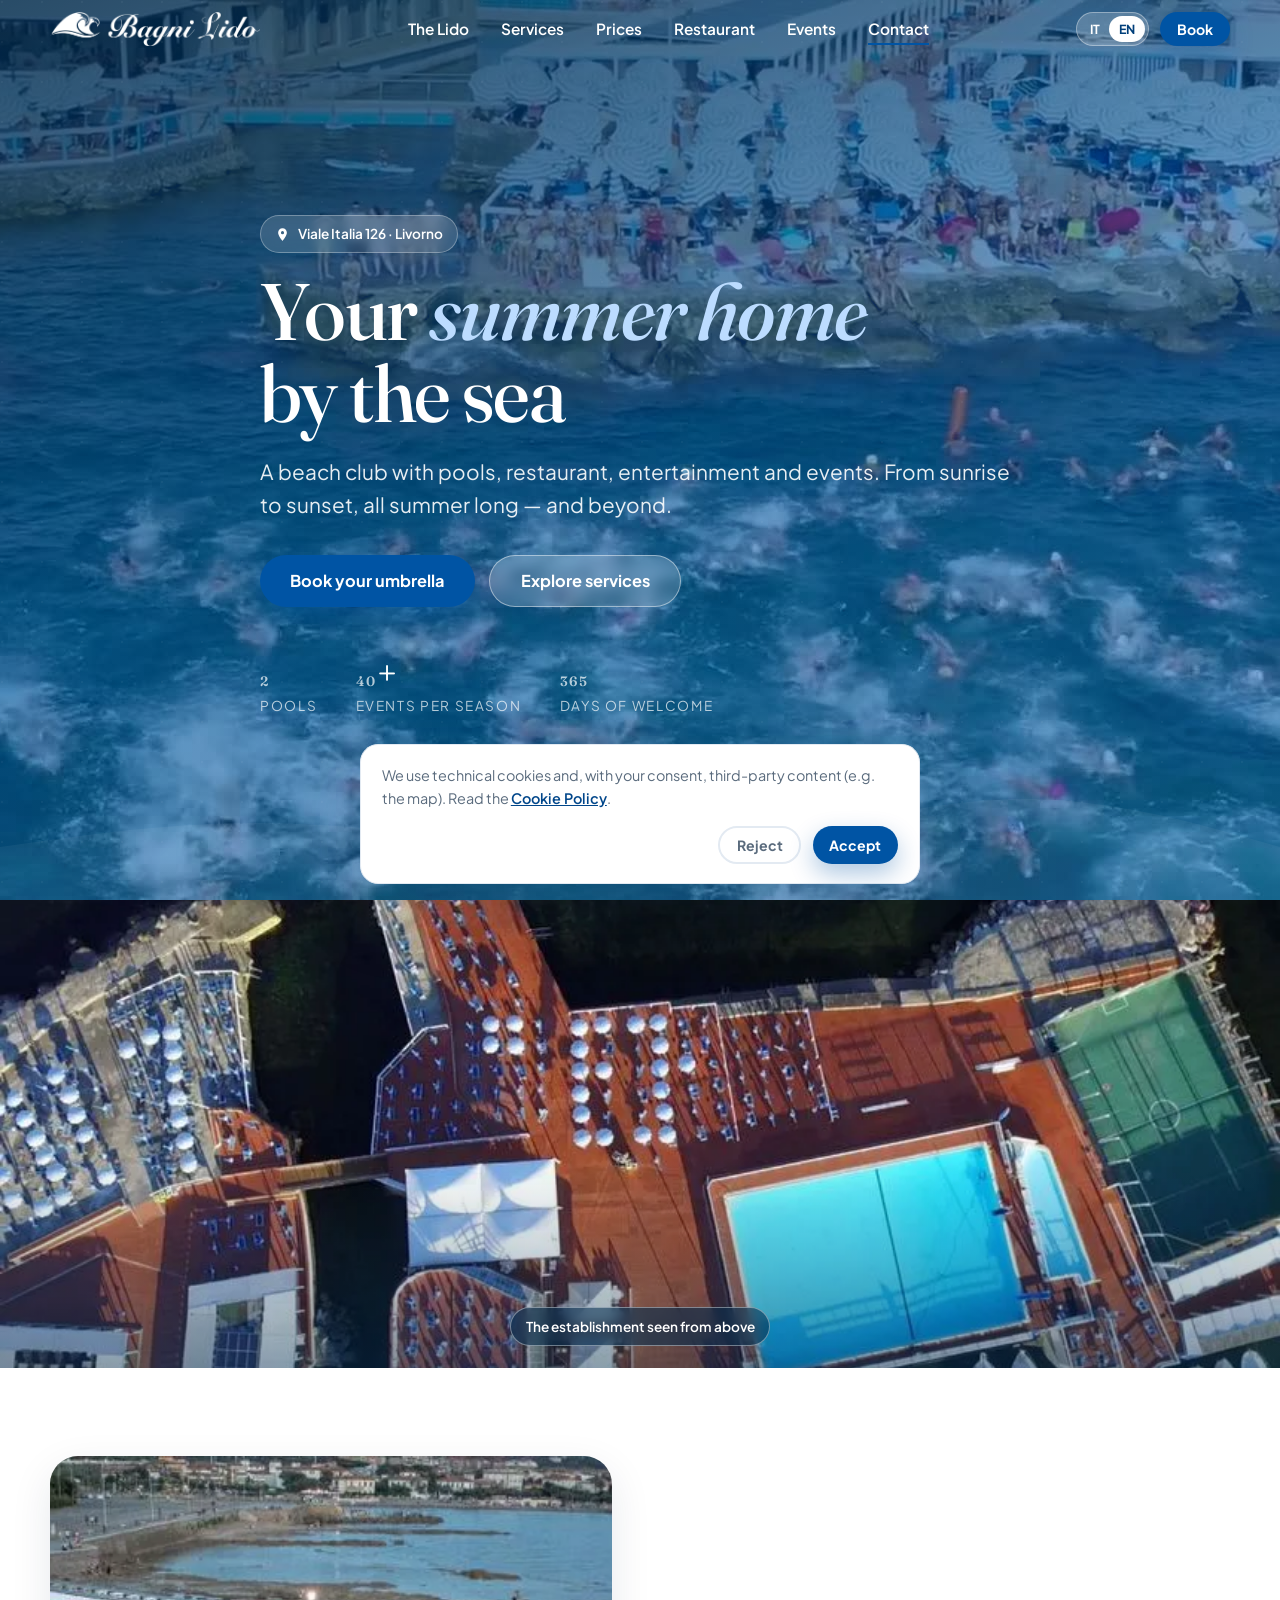
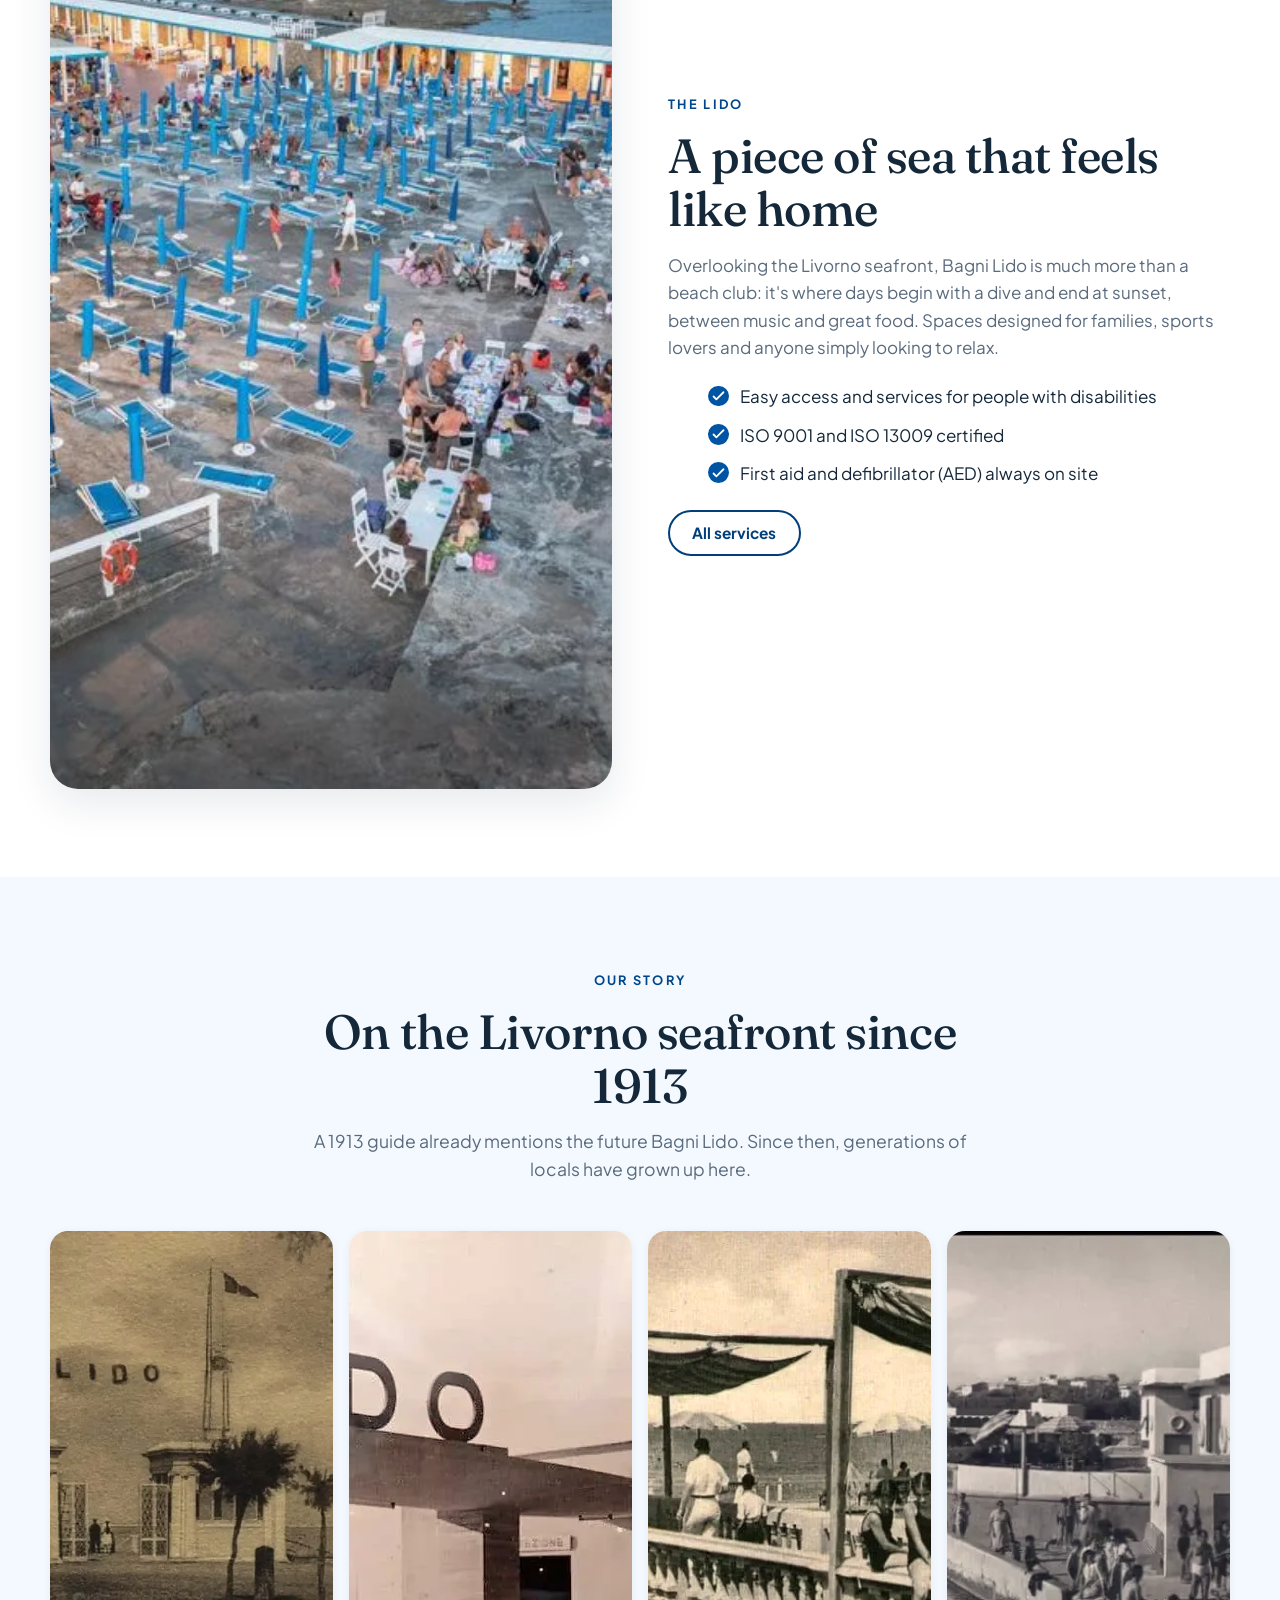
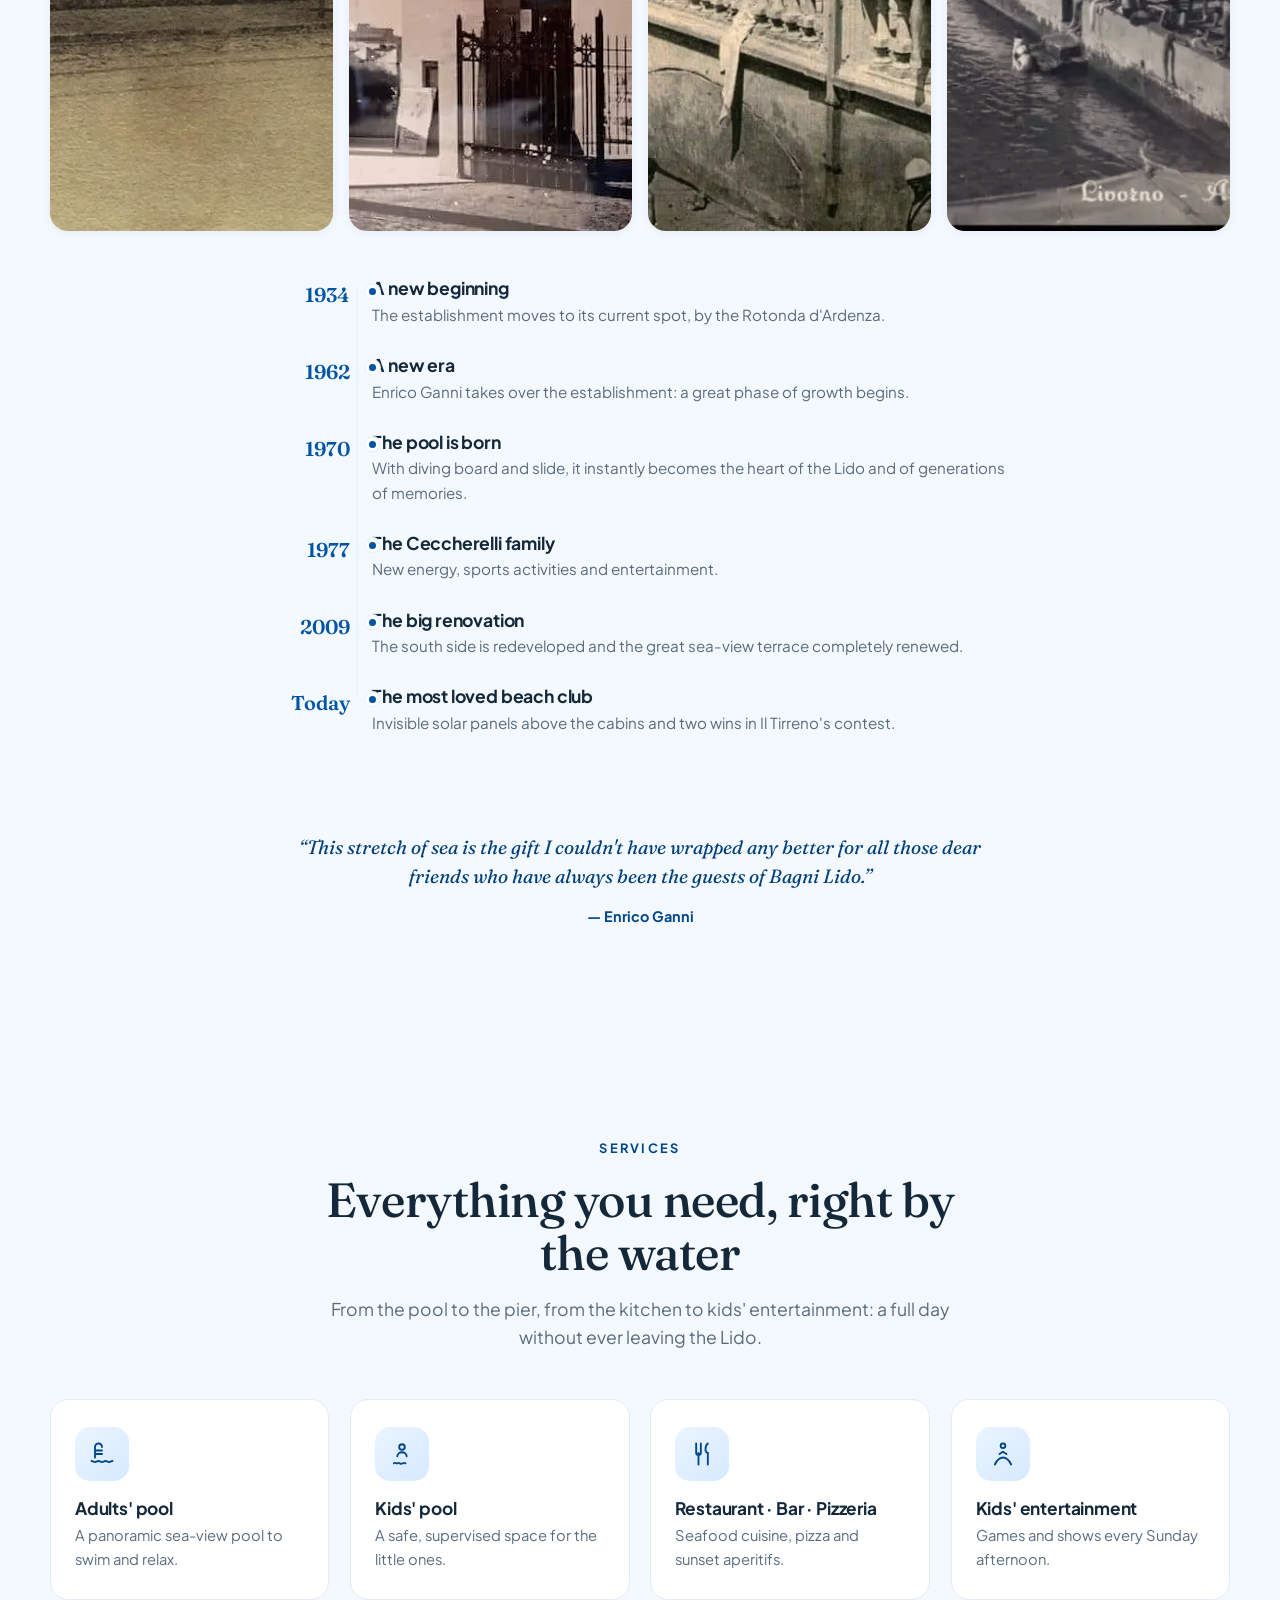
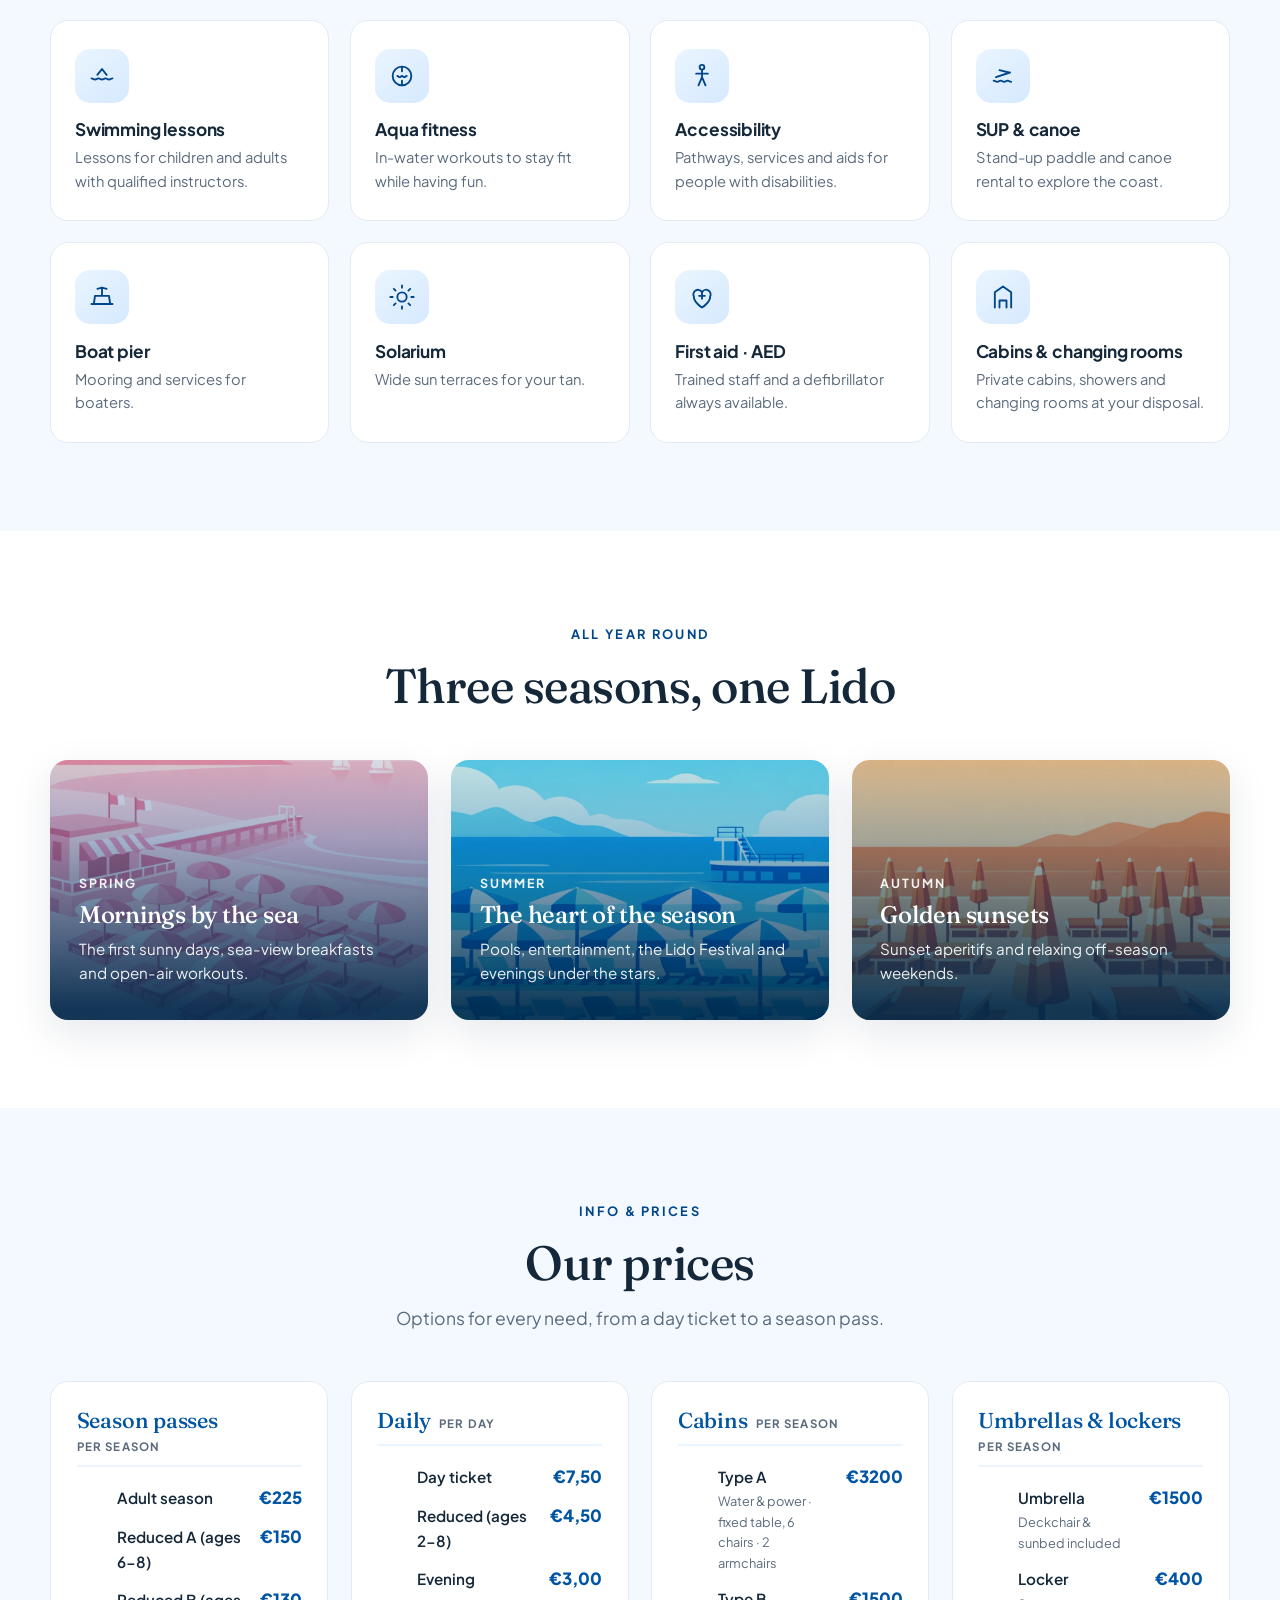
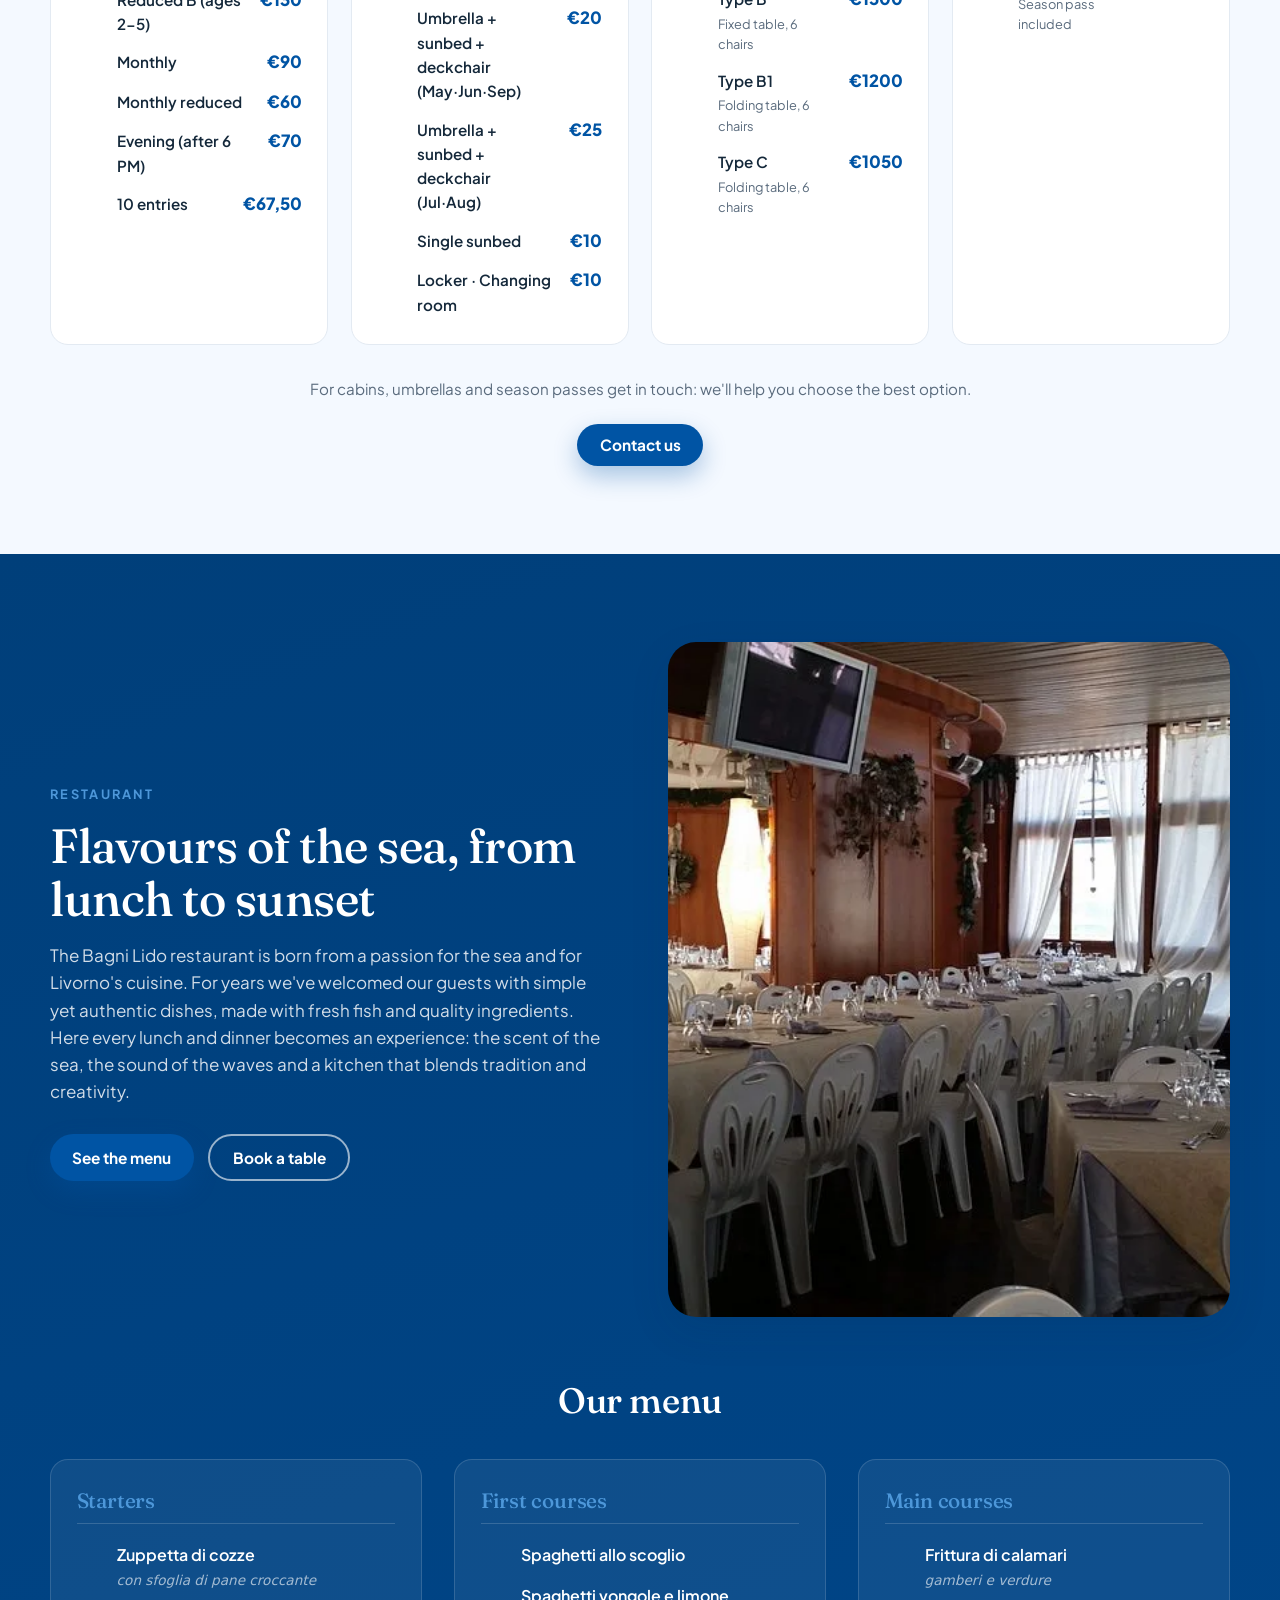
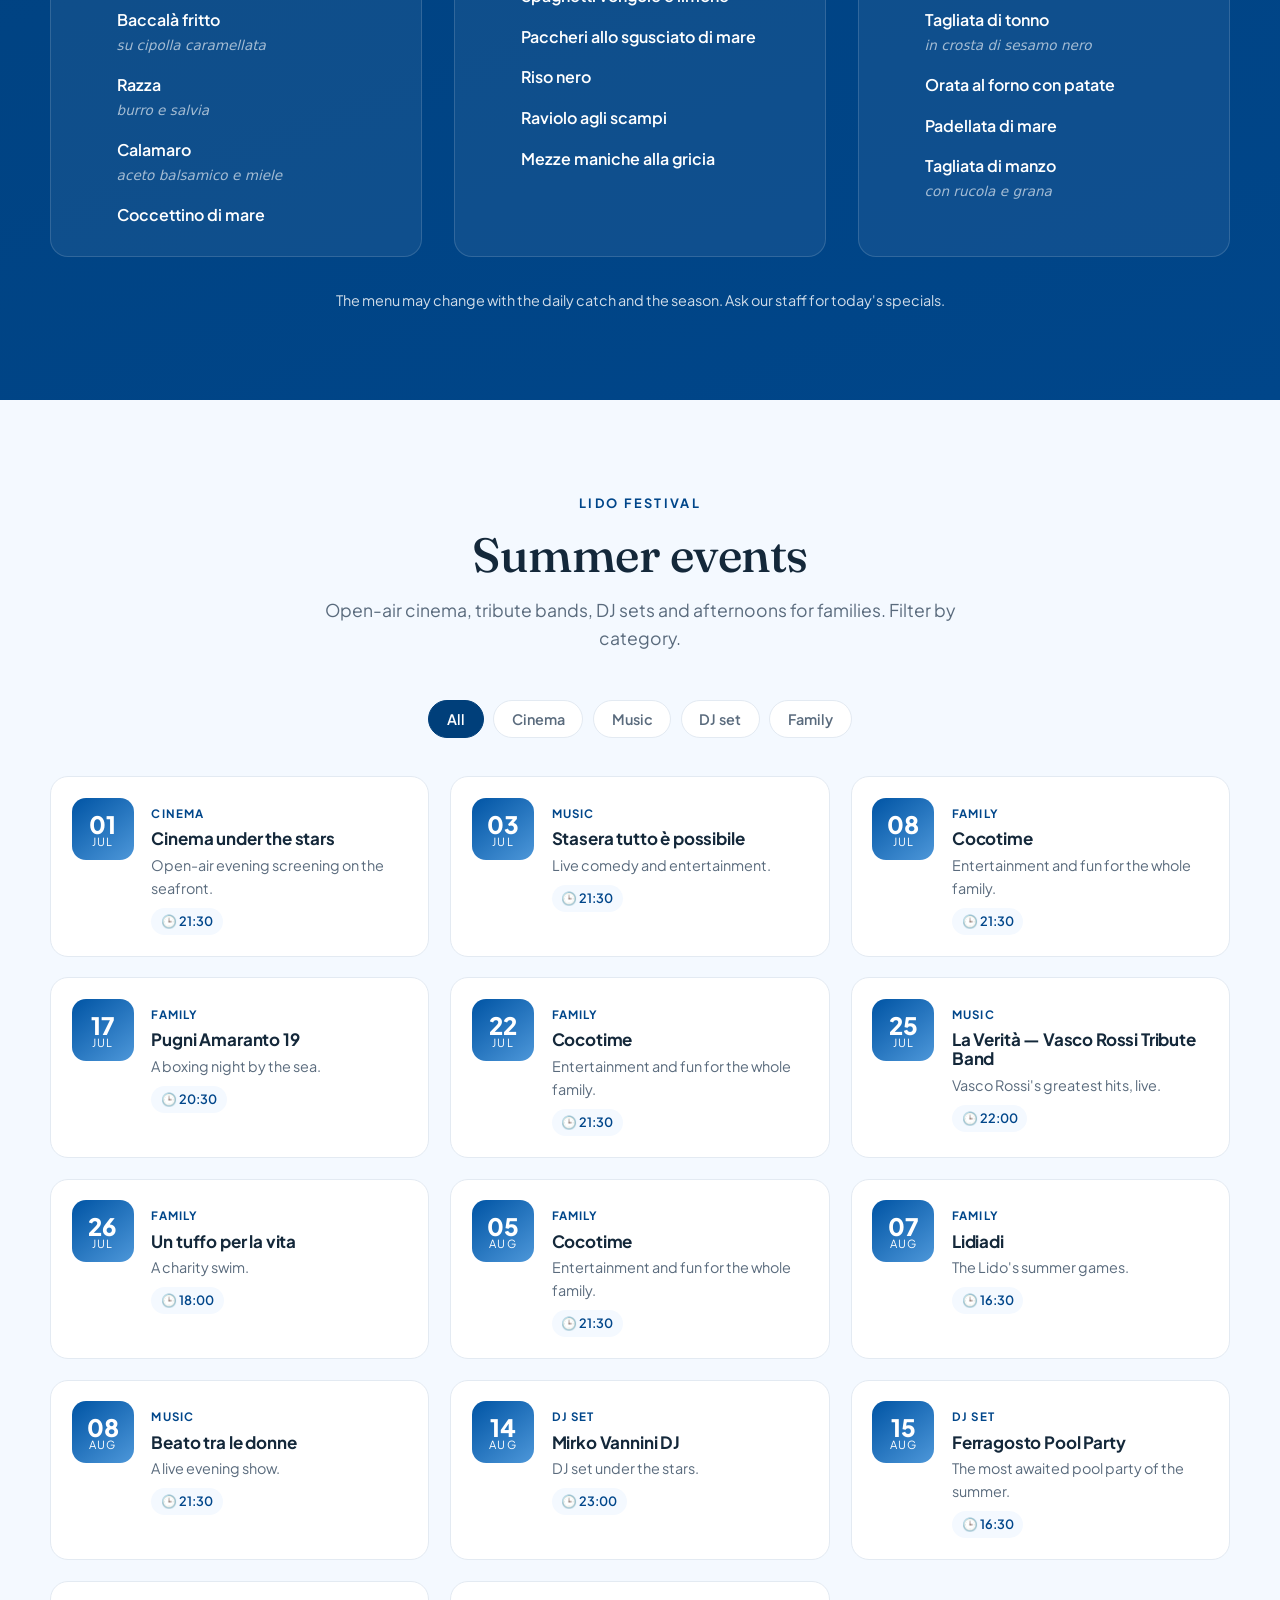
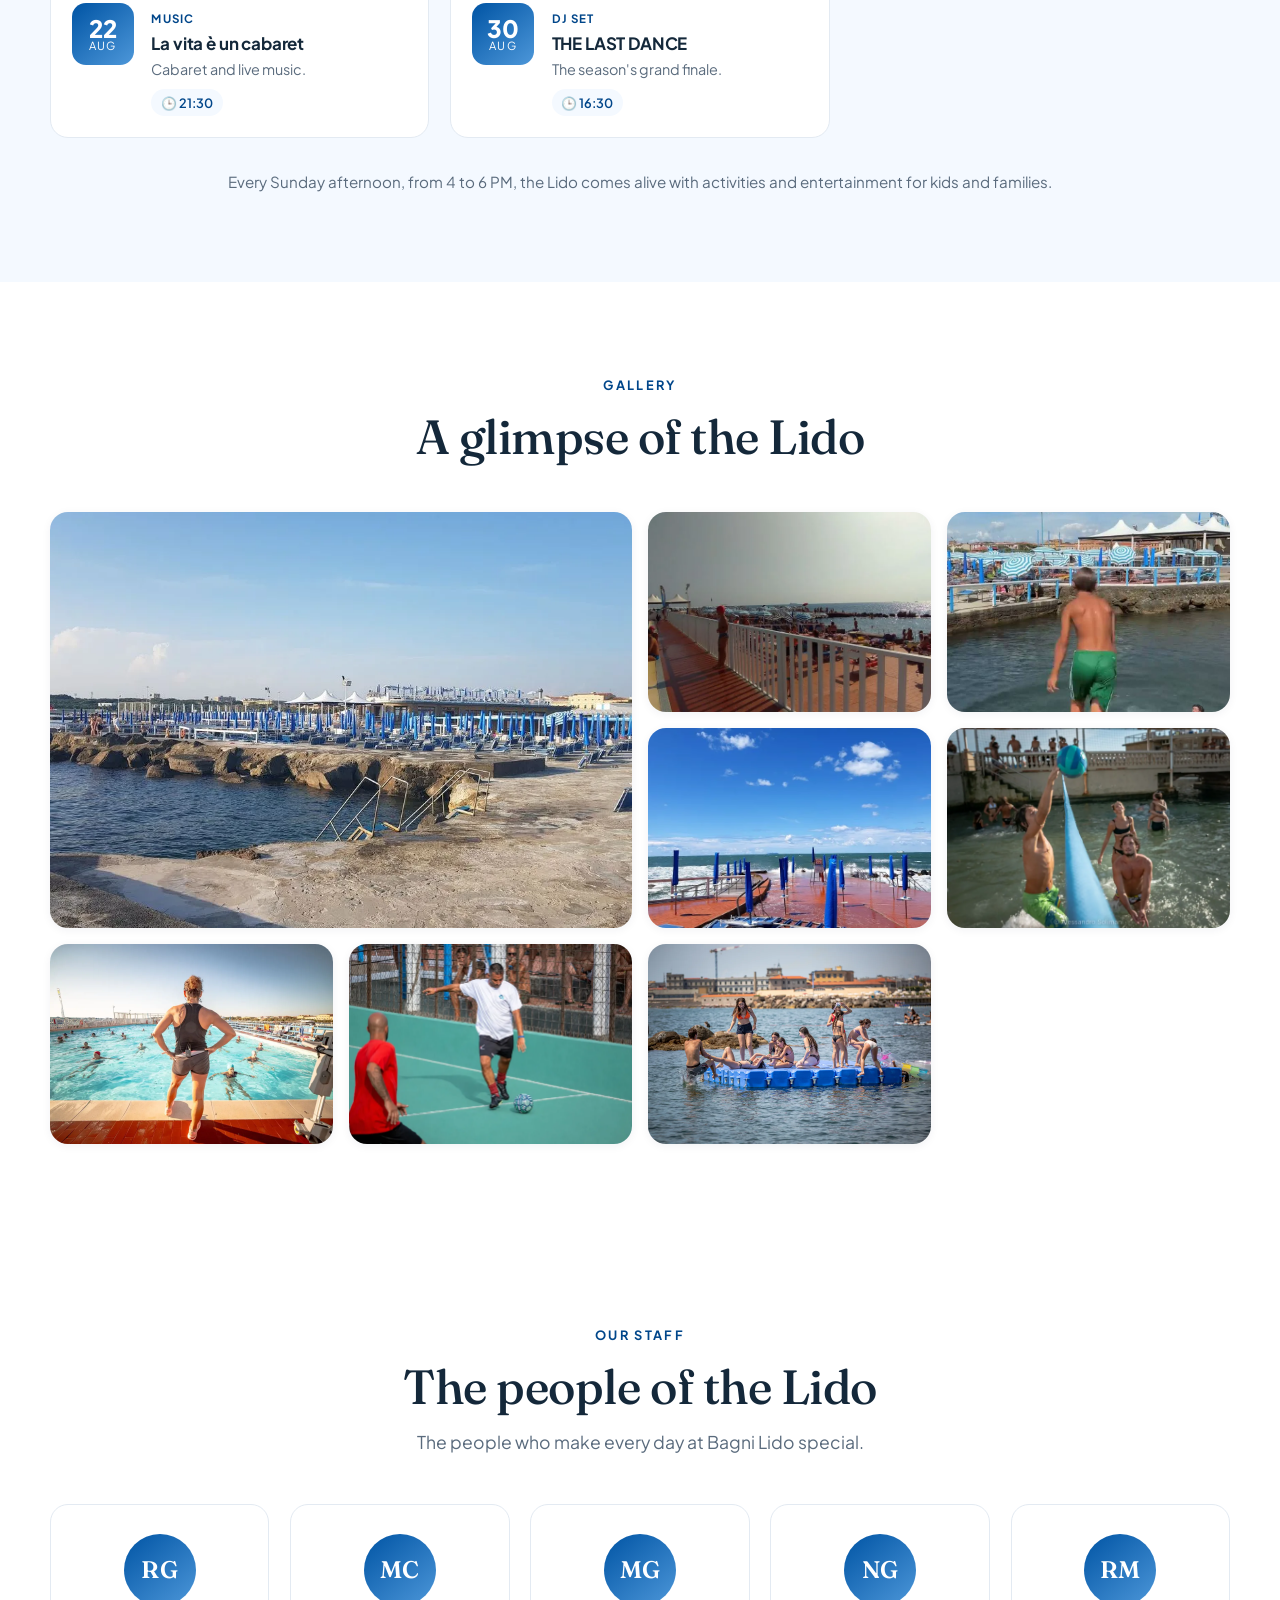
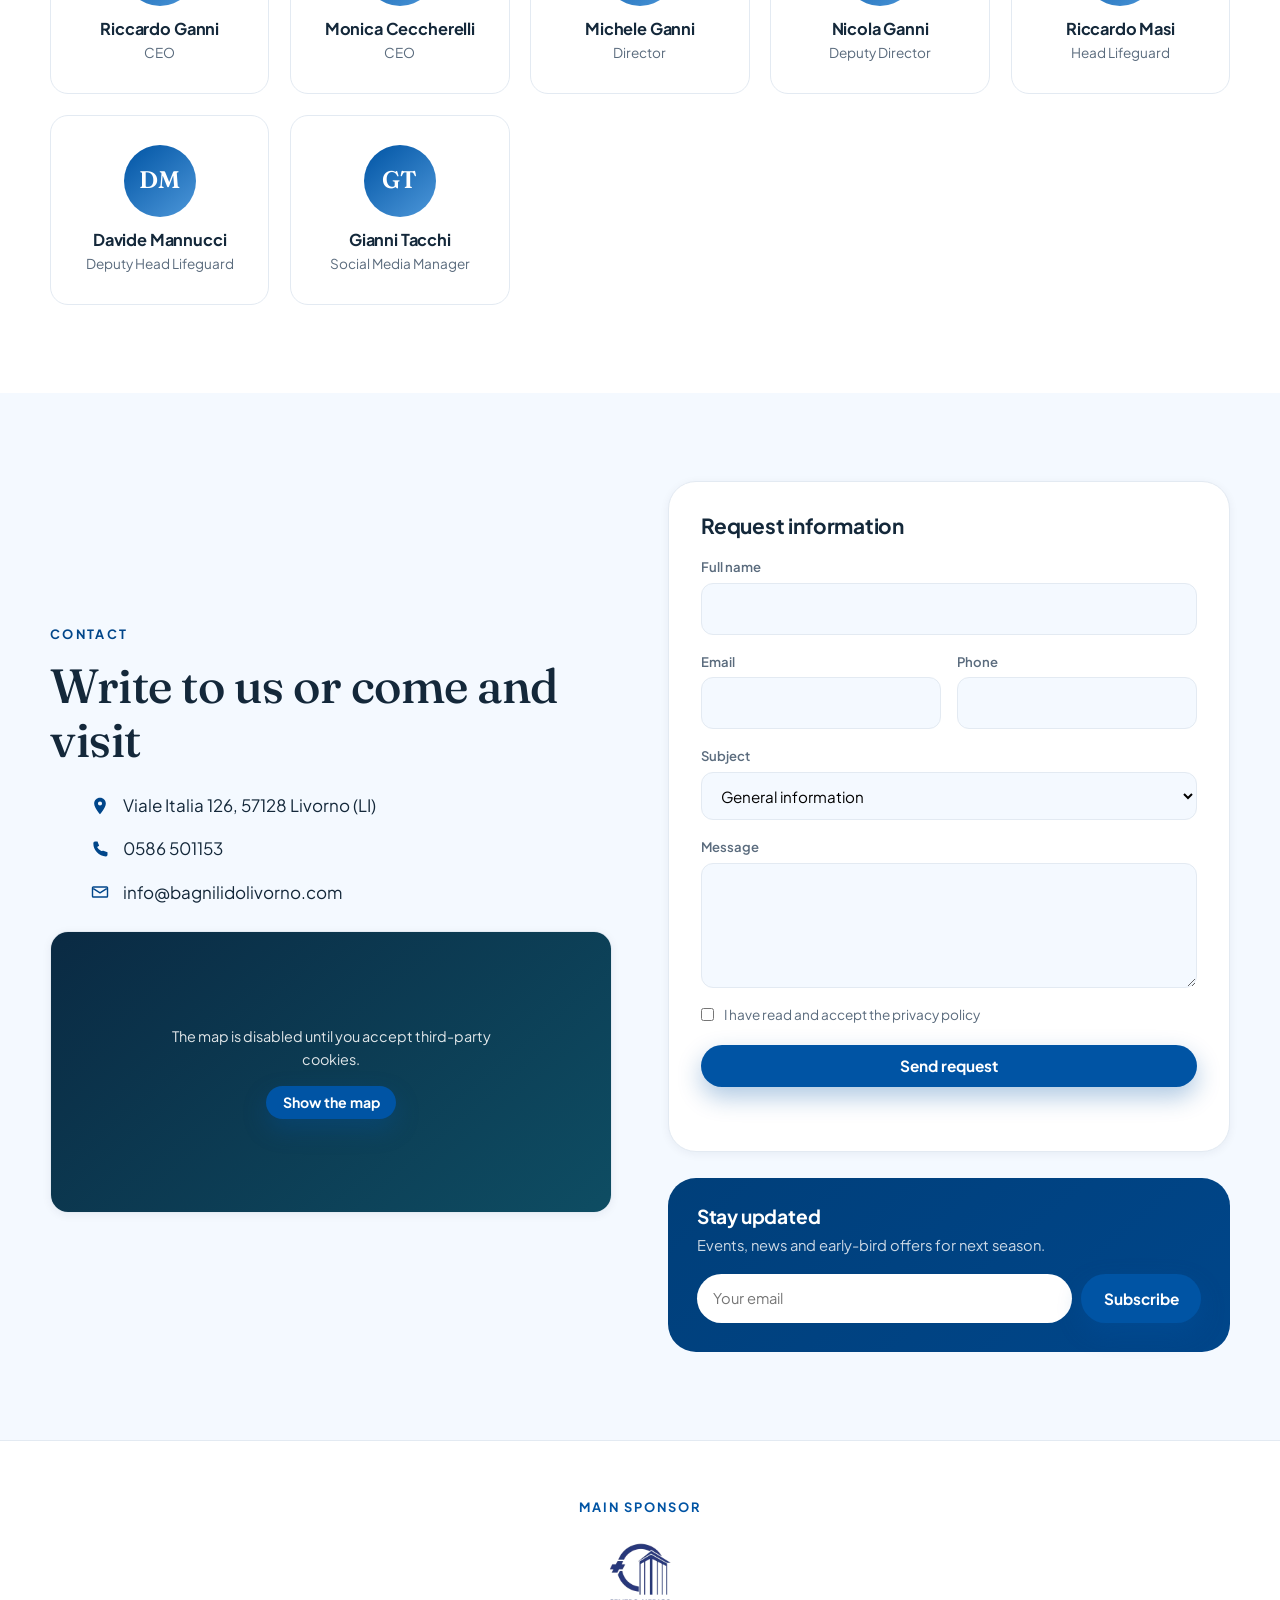
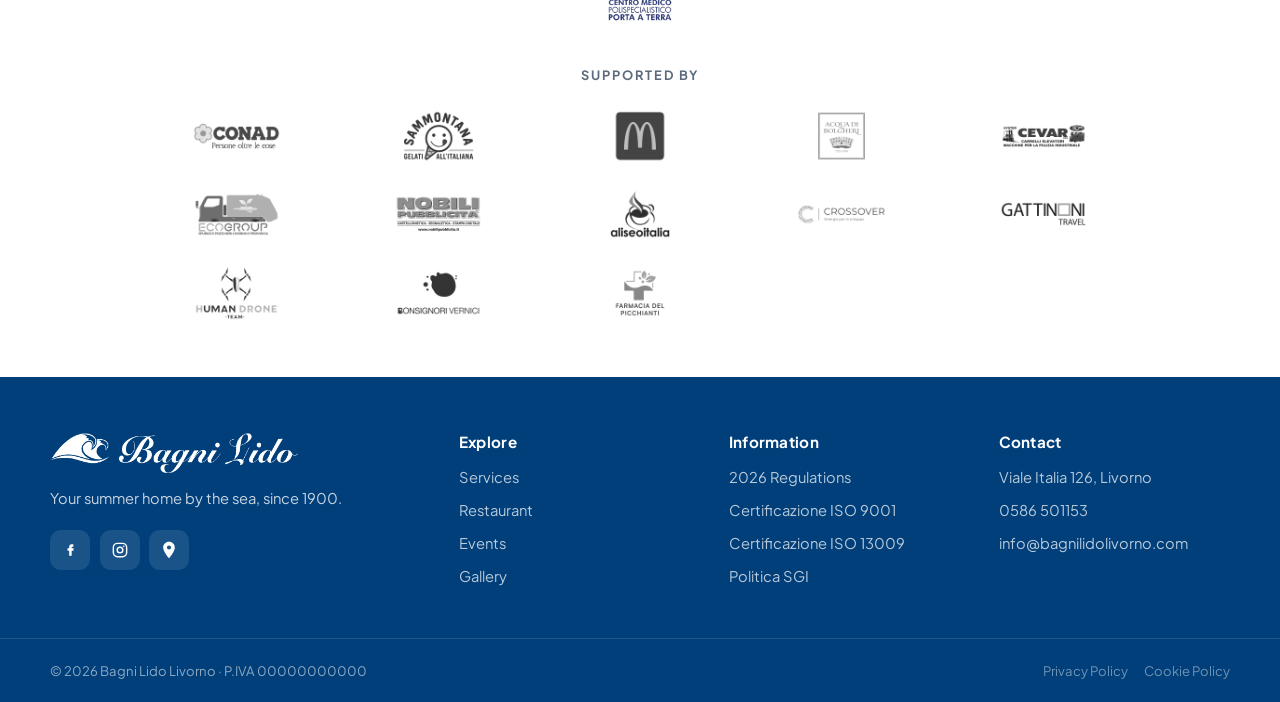
==== commit a95f41dc: "Aggiunge foto reali: aerea, ristorante, pontile, terrazza, piscina - Fascia panoramica a tutta largh" ====
--- a/index.html
+++ b/index.html
@@ -163,11 +163,19 @@
   </div>
 </section>
 
+<!-- ============================ PANORAMA ============================ -->
+<section class="panorama" aria-label="Vista aerea del Bagni Lido Livorno">
+  <img src="uploads/photos/aerial-top.webp" width="1400" height="932" loading="lazy" decoding="async" alt="Vista aerea dall'alto del Bagni Lido Livorno: piscina, campo da gioco, ombrelloni e pontile barche">
+  <div class="panorama-cap">
+    <span class="pill" data-i18n="panorama.cap">Lo stabilimento visto dall'alto</span>
+  </div>
+</section>
+
 <!-- ============================ IL LIDO / CHI SIAMO ============================ -->
 <section class="section" id="lido">
   <div class="container grid-2">
     <div class="media-card" data-reveal>
-      <img class="media-img ratio-43" src="uploads/photos/tuffi.webp" width="1200" height="800" loading="lazy" decoding="async" alt="Ragazzi in mare al Bagni Lido Livorno con lo skyline della città">
+      <img class="media-img ratio-43" src="uploads/photos/aerial-dusk.webp" width="1400" height="933" loading="lazy" decoding="async" alt="Vista aerea al tramonto del Bagni Lido Livorno con ombrelloni blu e clienti">
     </div>
     <div data-reveal>
       <span class="eyebrow" data-i18n="lido.eyebrow">Il Lido</span>
@@ -348,9 +356,7 @@
       </div>
     </div>
     <div class="media-card" data-reveal>
-      <video class="media-img ratio-43" autoplay muted loop playsinline preload="metadata" poster="assets/img/poster-mare.jpg" aria-label="Gli ombrelloni del Bagni Lido Livorno sul mare">
-        <source src="uploads/mare.mp4" type="video/mp4">
-      </video>
+      <img class="media-img ratio-43" src="uploads/photos/ristorante-interno.webp" width="1200" height="675" loading="lazy" decoding="async" alt="La sala interna del ristorante dei Bagni Lido Livorno, tavoli apparecchiati">
     </div>
   </div>
 
@@ -426,9 +432,12 @@
       <h2 data-i18n="gallery.title">Uno sguardo al Lido</h2>
     </div>
     <div class="gallery" data-reveal-group>
-      <img class="g1" src="uploads/photos/volley.webp" width="1200" height="800" loading="lazy" decoding="async" alt="Pallavolo in acqua nella piscina del Bagni Lido Livorno">
+      <img class="g1" src="uploads/photos/pontile.webp" width="1200" height="900" loading="lazy" decoding="async" alt="Il pontile e la scaletta a mare del Bagni Lido Livorno">
+      <img src="uploads/photos/piscina-vista.webp" width="1200" height="600" loading="lazy" decoding="async" alt="La piscina del Bagni Lido con vista sul mare">
+      <video autoplay muted loop playsinline preload="none" poster="assets/img/poster-mare3.jpg" aria-label="Tuffi in mare al Bagni Lido"><source src="uploads/mare3.mp4" type="video/mp4"></video>
+      <img src="uploads/photos/terrazza.webp" width="1200" height="600" loading="lazy" decoding="async" alt="La terrazza sul mare del Bagni Lido con bandiere blu">
+      <img src="uploads/photos/volley.webp" width="1200" height="800" loading="lazy" decoding="async" alt="Pallavolo in acqua nella piscina del Bagni Lido Livorno">
       <img src="uploads/photos/aquagym.webp" width="1200" height="800" loading="lazy" decoding="async" alt="Acquagym nella piscina panoramica sul mare">
-      <video autoplay muted loop playsinline preload="none" poster="assets/img/poster-mare3.jpg" aria-label="Tuffi in mare al Bagni Lido"><source src="uploads/mare3.mp4" type="video/mp4"></video>
       <img src="uploads/photos/gabbione.webp" width="1200" height="800" loading="lazy" decoding="async" alt="Calcetto nel gabbione del Bagni Lido">
       <img src="uploads/photos/tuffi.webp" width="1200" height="800" loading="lazy" decoding="async" alt="Ragazzi sulla piattaforma galleggiante del Bagni Lido">
     </div>
--- a/assets/css/style.css
+++ b/assets/css/style.css
@@ -37,7 +37,7 @@
 
 /* ---------- Reset ---------- */
 *,*::before,*::after{box-sizing:border-box;margin:0}
-html{scroll-behavior:smooth;-webkit-text-size-adjust:100%}
+html{scroll-behavior:smooth;-webkit-text-size-adjust:100%;overflow-x:hidden}
 @media (prefers-reduced-motion: reduce){html{scroll-behavior:auto}}
 body{
   font-family:var(--font-sans);
@@ -180,6 +180,15 @@
 .live-sep{opacity:.5}
 .live-dot{width:8px;height:8px;border-radius:50%;background:#5bd47a;box-shadow:0 0 0 0 rgba(91,212,122,.6);animation:pulse 2s infinite}
 @keyframes pulse{0%{box-shadow:0 0 0 0 rgba(91,212,122,.6)}70%{box-shadow:0 0 0 8px rgba(91,212,122,0)}100%{box-shadow:0 0 0 0 rgba(91,212,122,0)}}
+
+/* =========================================================
+   PANORAMA (fascia aerea a tutta larghezza)
+   ========================================================= */
+.panorama{position:relative;width:100%;height:clamp(300px,52vh,540px);overflow:hidden}
+.panorama img{width:100%;height:100%;object-fit:cover;display:block}
+.panorama::after{content:"";position:absolute;inset:0;background:linear-gradient(to top,rgba(0,42,77,.45),rgba(0,42,77,0) 45%)}
+.panorama-cap{position:absolute;left:0;right:0;bottom:1.4rem;z-index:2;display:flex;justify-content:center}
+.panorama-cap .pill{background:rgba(0,42,77,.55);border-color:rgba(255,255,255,.4);color:#fff;backdrop-filter:blur(6px)}
 
 /* =========================================================
    SECTIONS
@@ -435,10 +444,12 @@
   .seasons{grid-template-columns:1fr}
   .gallery{grid-template-columns:repeat(2,1fr)}
   .gallery .g1{grid-column:span 2;grid-row:span 1}
+  .menu-cols{grid-template-columns:1fr 1fr}
+  .story-photos{grid-template-columns:repeat(2,1fr)}
 }
 @media (max-width:820px){
   .main-nav{
-    position:fixed;inset:0 0 0 auto;width:min(80vw,320px);
+    position:fixed;inset:0 0 0 auto;width:min(82vw,330px);
     background:#fff;flex-direction:column;justify-content:center;gap:.5rem;padding:2rem;
     transform:translateX(100%);transition:transform .4s var(--ease);box-shadow:var(--shadow-lg);
   }
@@ -456,16 +467,72 @@
   .nav-toggle[aria-expanded="true"] span:nth-child(2){opacity:0}
   .nav-toggle[aria-expanded="true"] span:nth-child(3){transform:translateY(-7px) rotate(-45deg)}
 }
-@media (max-width:560px){
+
+/* ===================== MOBILE (≤640px) ===================== */
+@media (max-width:640px){
   body{font-size:16px}
-  .section{padding:3.5rem 0}
-  .hero{padding:6rem 0 4rem}
-  .hero-stats{gap:1.4rem}
-  .stat strong{font-size:1.8rem}
-  .gallery{grid-template-columns:1fr 1fr;grid-auto-rows:140px}
+  .container{width:min(100% - 2rem, var(--maxw))}
+  .section{padding:3.25rem 0}
+  .section-head{margin-bottom:2.2rem}
+
+  /* Header: solo logo + lingua + menu (il "Prenota" è nella barra in basso) */
+  .site-header .nav-actions .btn-primary{display:none}
+  .logo{height:30px}
+  .nav-actions{gap:.5rem}
+
+  /* Hero */
+  .hero{padding:5.5rem 0 3.5rem;min-height:auto}
+  .hero h1{font-size:clamp(2.2rem,11vw,3rem)}
+  .hero-sub{font-size:1.05rem}
+  .hero-cta{flex-direction:column;align-items:stretch;gap:.7rem}
+  .hero-cta .btn{width:100%}
+  .hero-stats{gap:0;justify-content:space-between;margin-top:2.4rem}
+  .stat{flex:1;text-align:center}
+  .stat strong{font-size:1.6rem}
+  .stat span{font-size:.7rem;letter-spacing:.06em}
+
+  /* Griglie a colonna singola */
+  .menu-cols,.story-photos,.pricing-grid,.cards-grid{grid-template-columns:1fr}
+  .staff-grid{grid-template-columns:1fr 1fr;gap:.9rem}
+  .staff-card{padding:1.3rem .8rem}
+  .staff-card .avatar{width:60px;height:60px;font-size:1.25rem}
+  .gallery{grid-template-columns:1fr 1fr;grid-auto-rows:130px;gap:.7rem}
+  .footer-grid{grid-template-columns:1fr}
+
+  /* Tipografia/spazi sezioni */
+  .svc-card,.price-card,.menu-cat{padding:1.4rem 1.2rem}
+  .menu-wrap{margin-top:2.6rem}
+  .event-card{padding:1rem}
+  .event-date{width:54px;height:54px}
+  .event-date .d{font-size:1.3rem}
+
+  /* Timeline */
+  .timeline li{grid-template-columns:48px 1fr;gap:1.5rem}
+  .timeline li::before{left:53px}
+  .tl-year{font-size:1.05rem}
+  .tl-year::after{right:-11px;width:11px;height:11px}
+  .story-quote{padding:1.2rem .5rem}
+  .story-quote p{font-size:1.05rem}
+
+  /* Form / newsletter */
+  .contact-form{padding:1.5rem 1.2rem}
   .newsletter-form{flex-direction:column}
   .newsletter-form .btn{width:100%}
-  .footer-grid{grid-template-columns:1fr}
+
+  /* Cookie / legal */
+  .cookie-actions{justify-content:stretch}
+  .cookie-actions .btn{flex:1}
+  .legal-table{font-size:.78rem}
+  .legal-table th,.legal-table td{padding:.5rem .55rem}
+  .footer-bottom .container{flex-direction:column;text-align:center}
+}
+
+/* ===================== SMALL (≤400px) ===================== */
+@media (max-width:400px){
+  .hero h1{font-size:2.05rem}
+  .hero-stats .stat span{font-size:.62rem}
+  .staff-grid{grid-template-columns:1fr}
+  .sponsors-grid{gap:1rem 1.2rem}
 }
 
 /* nav scroll-lock helper */
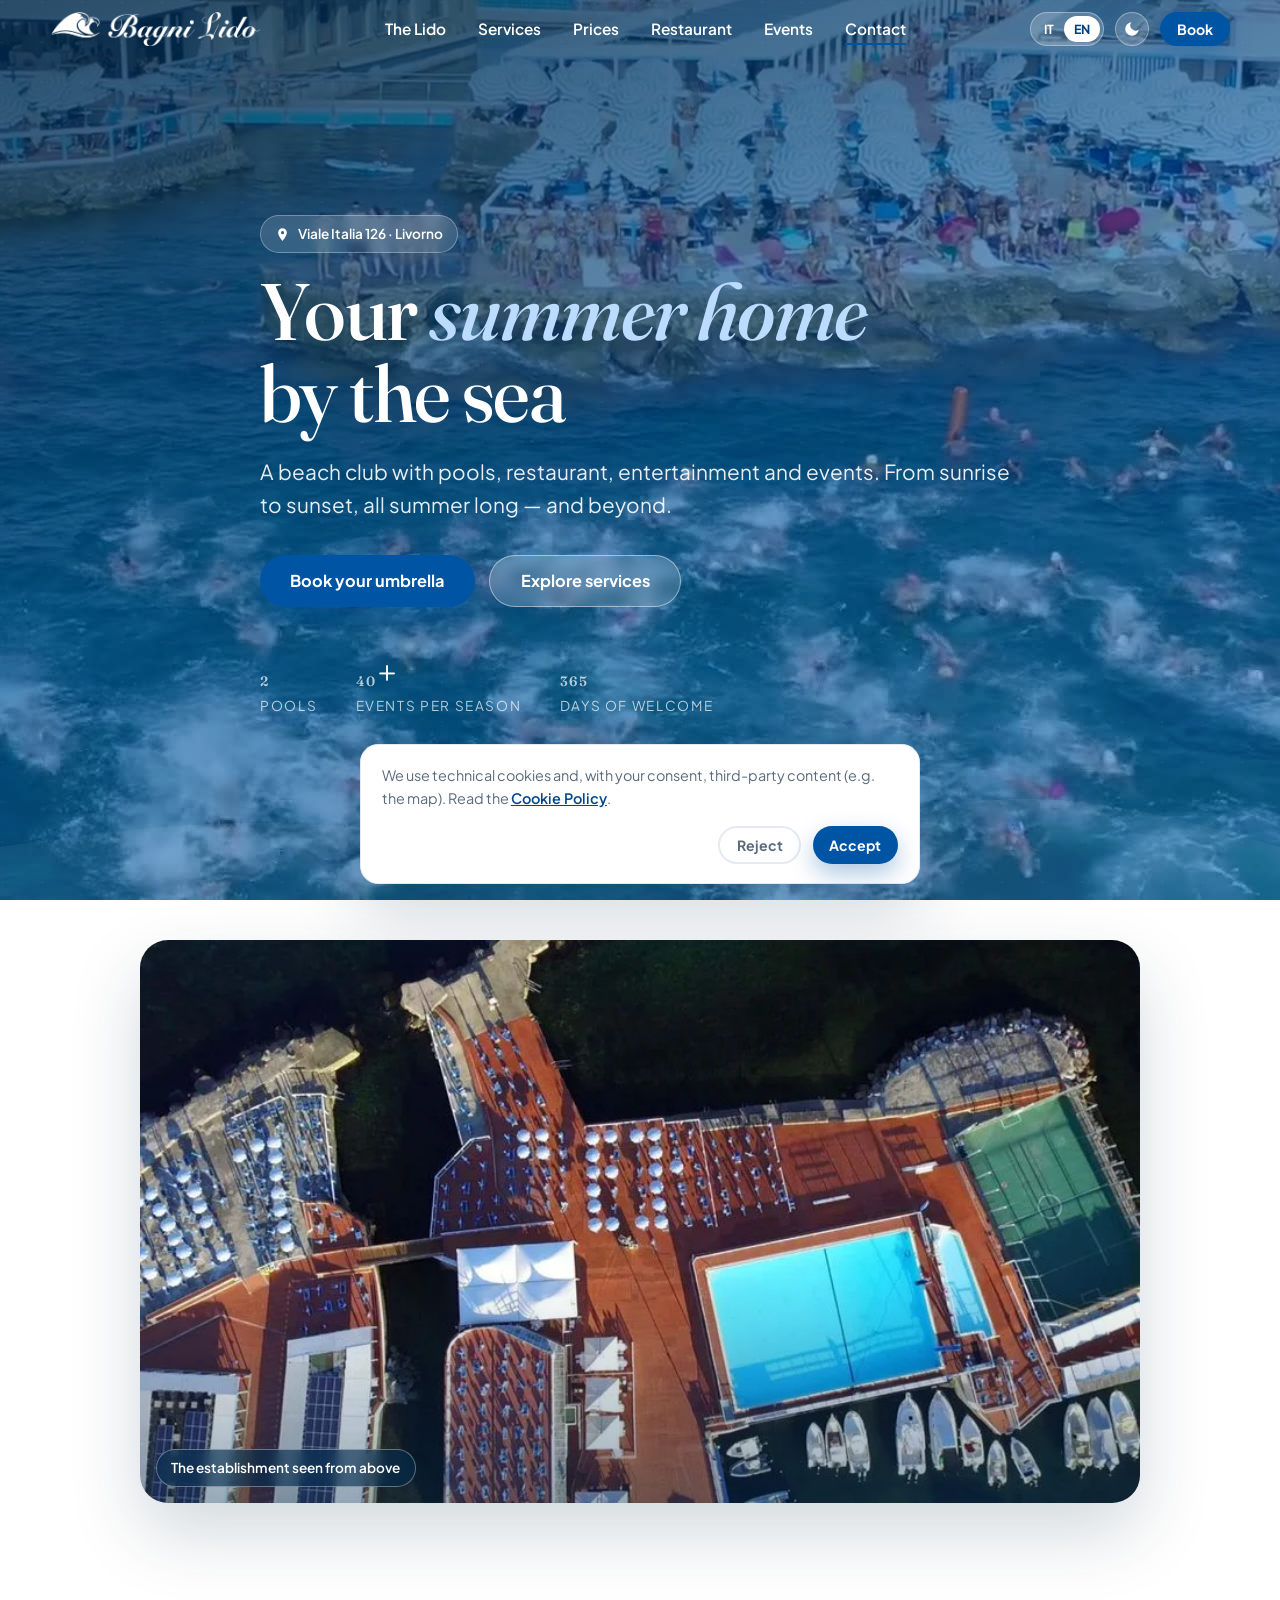
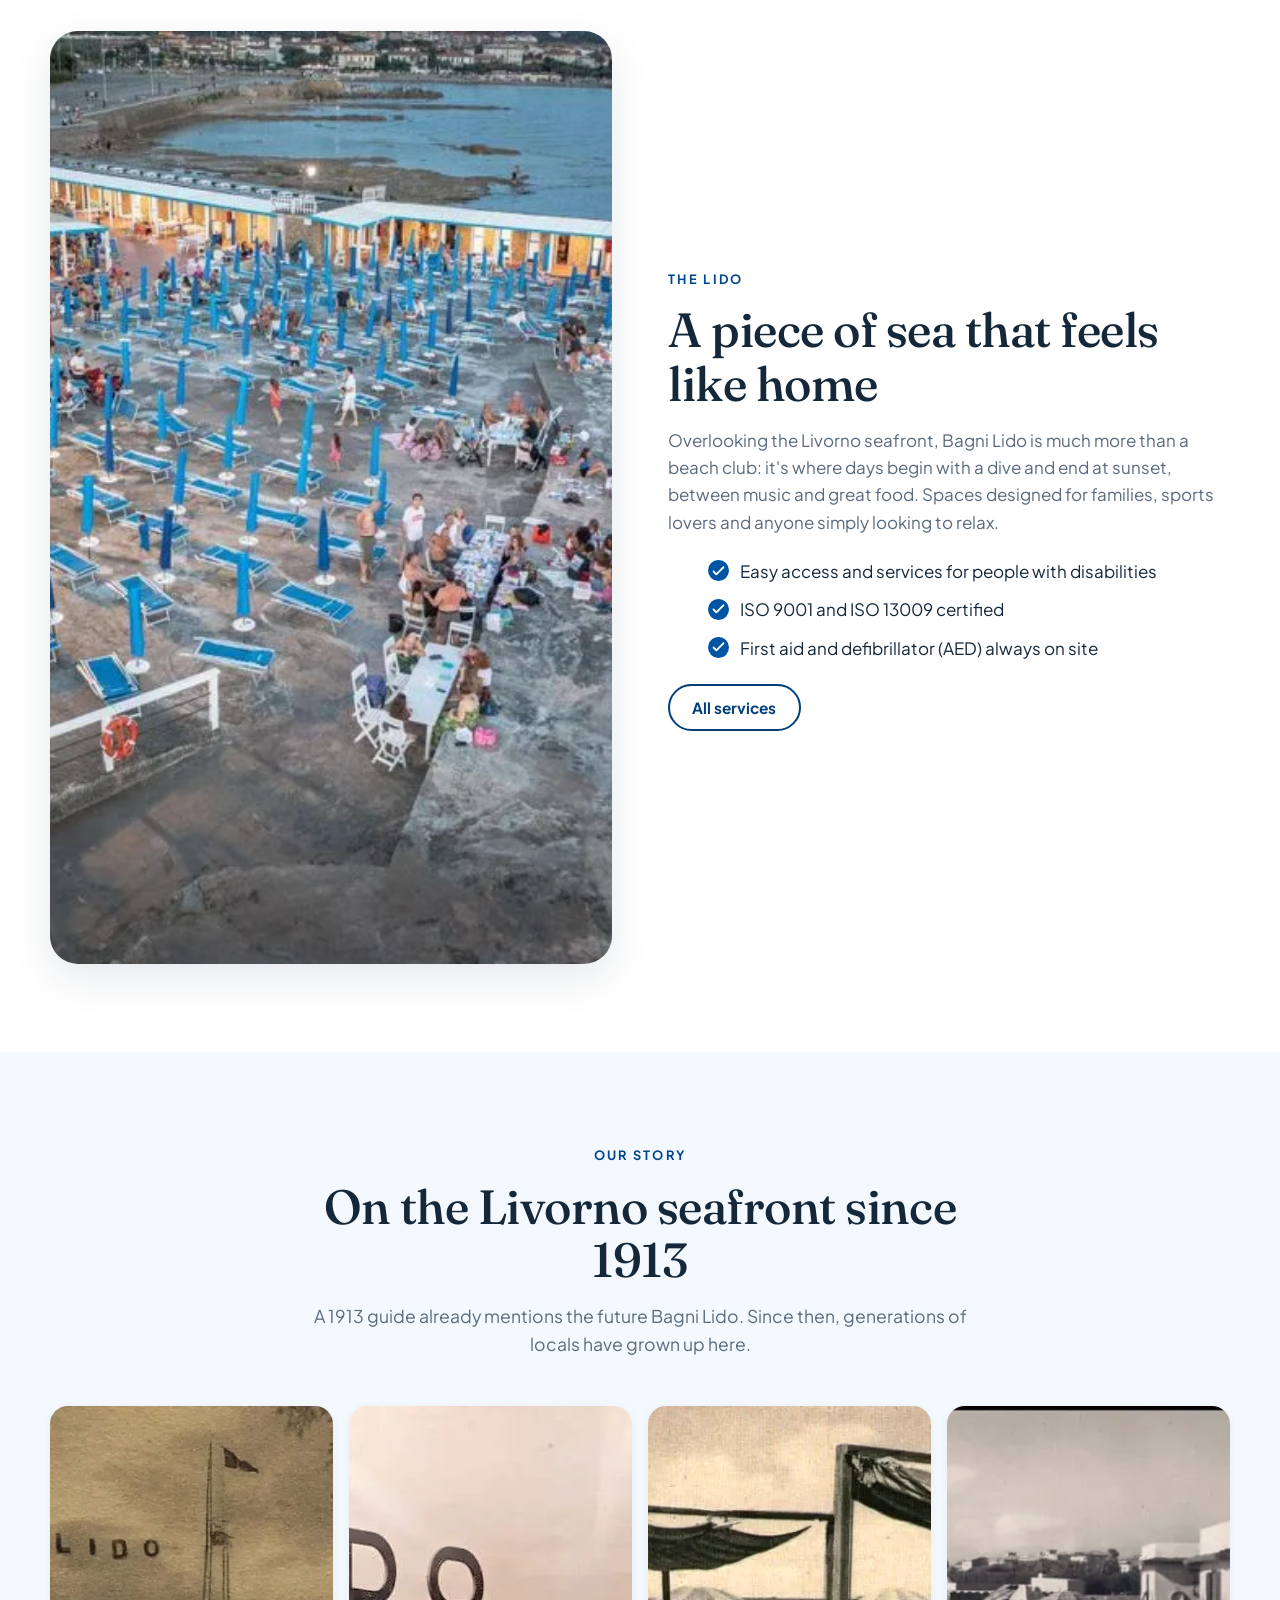
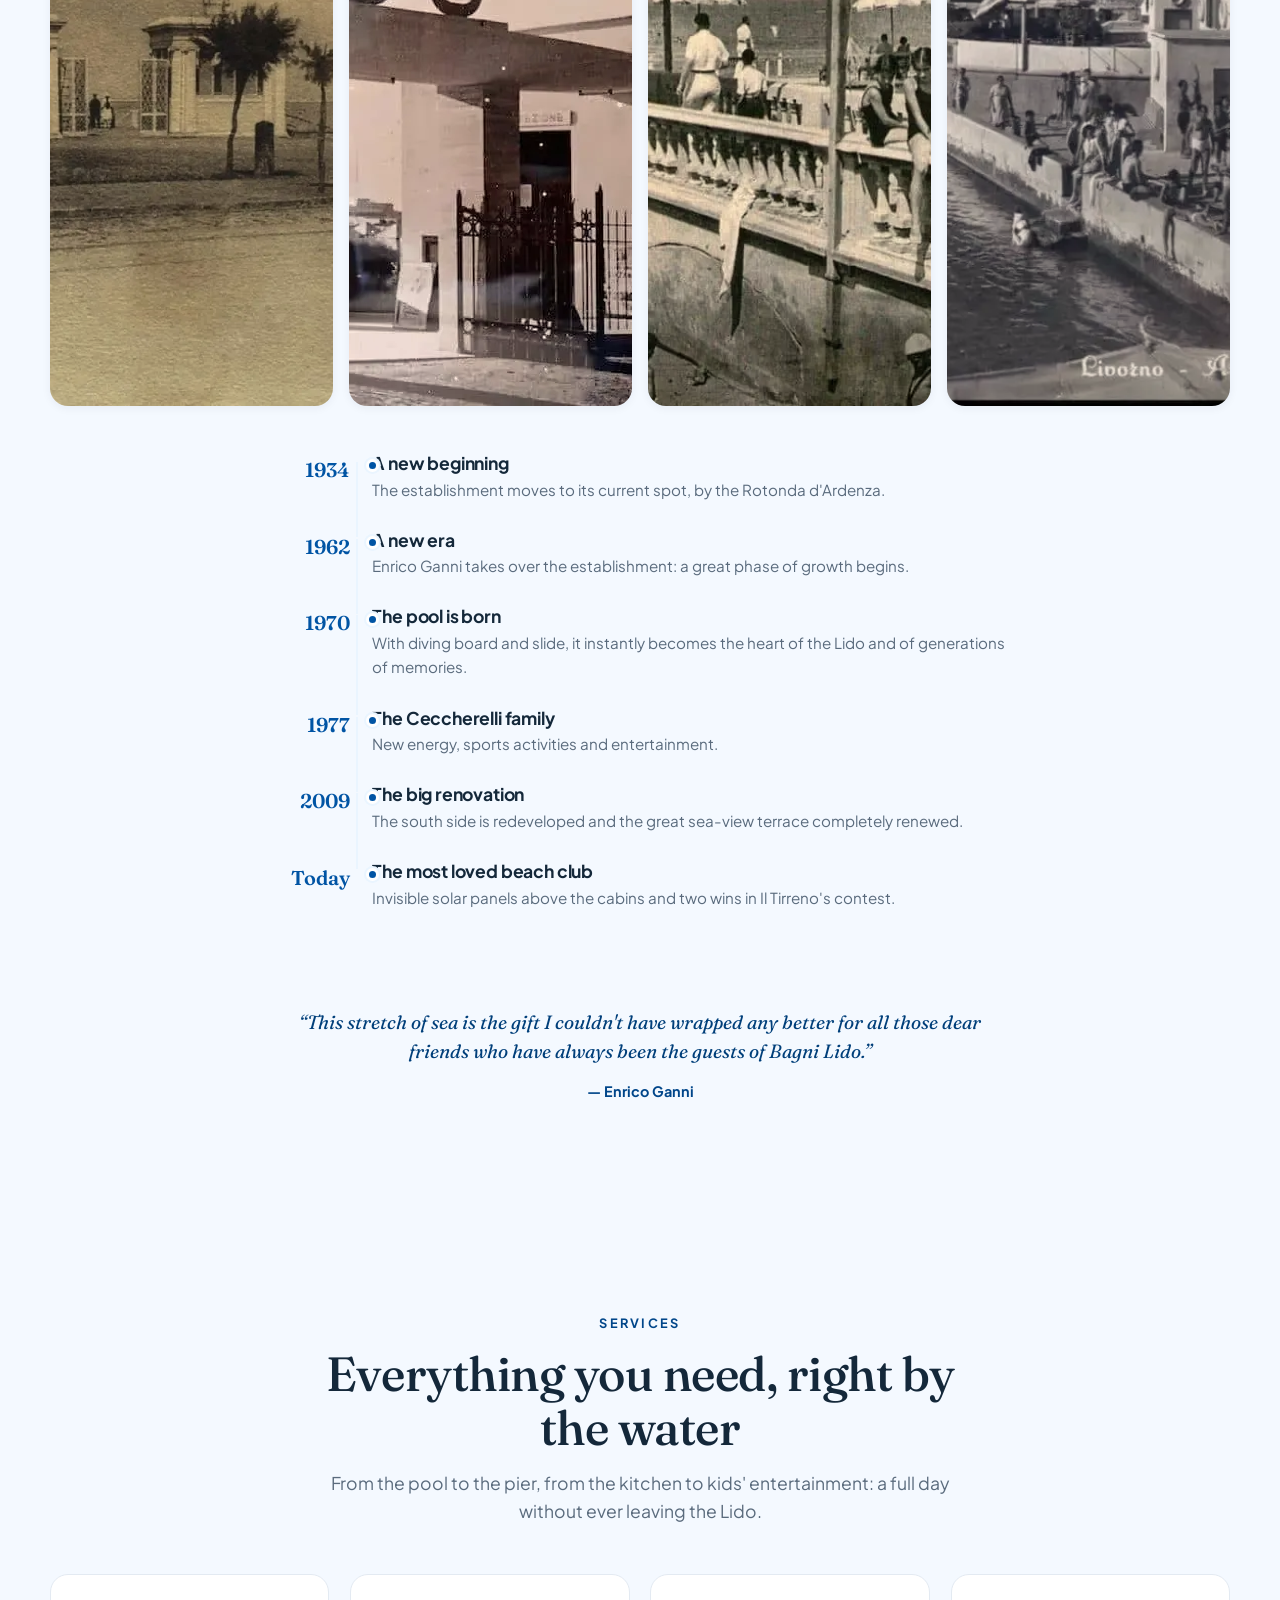
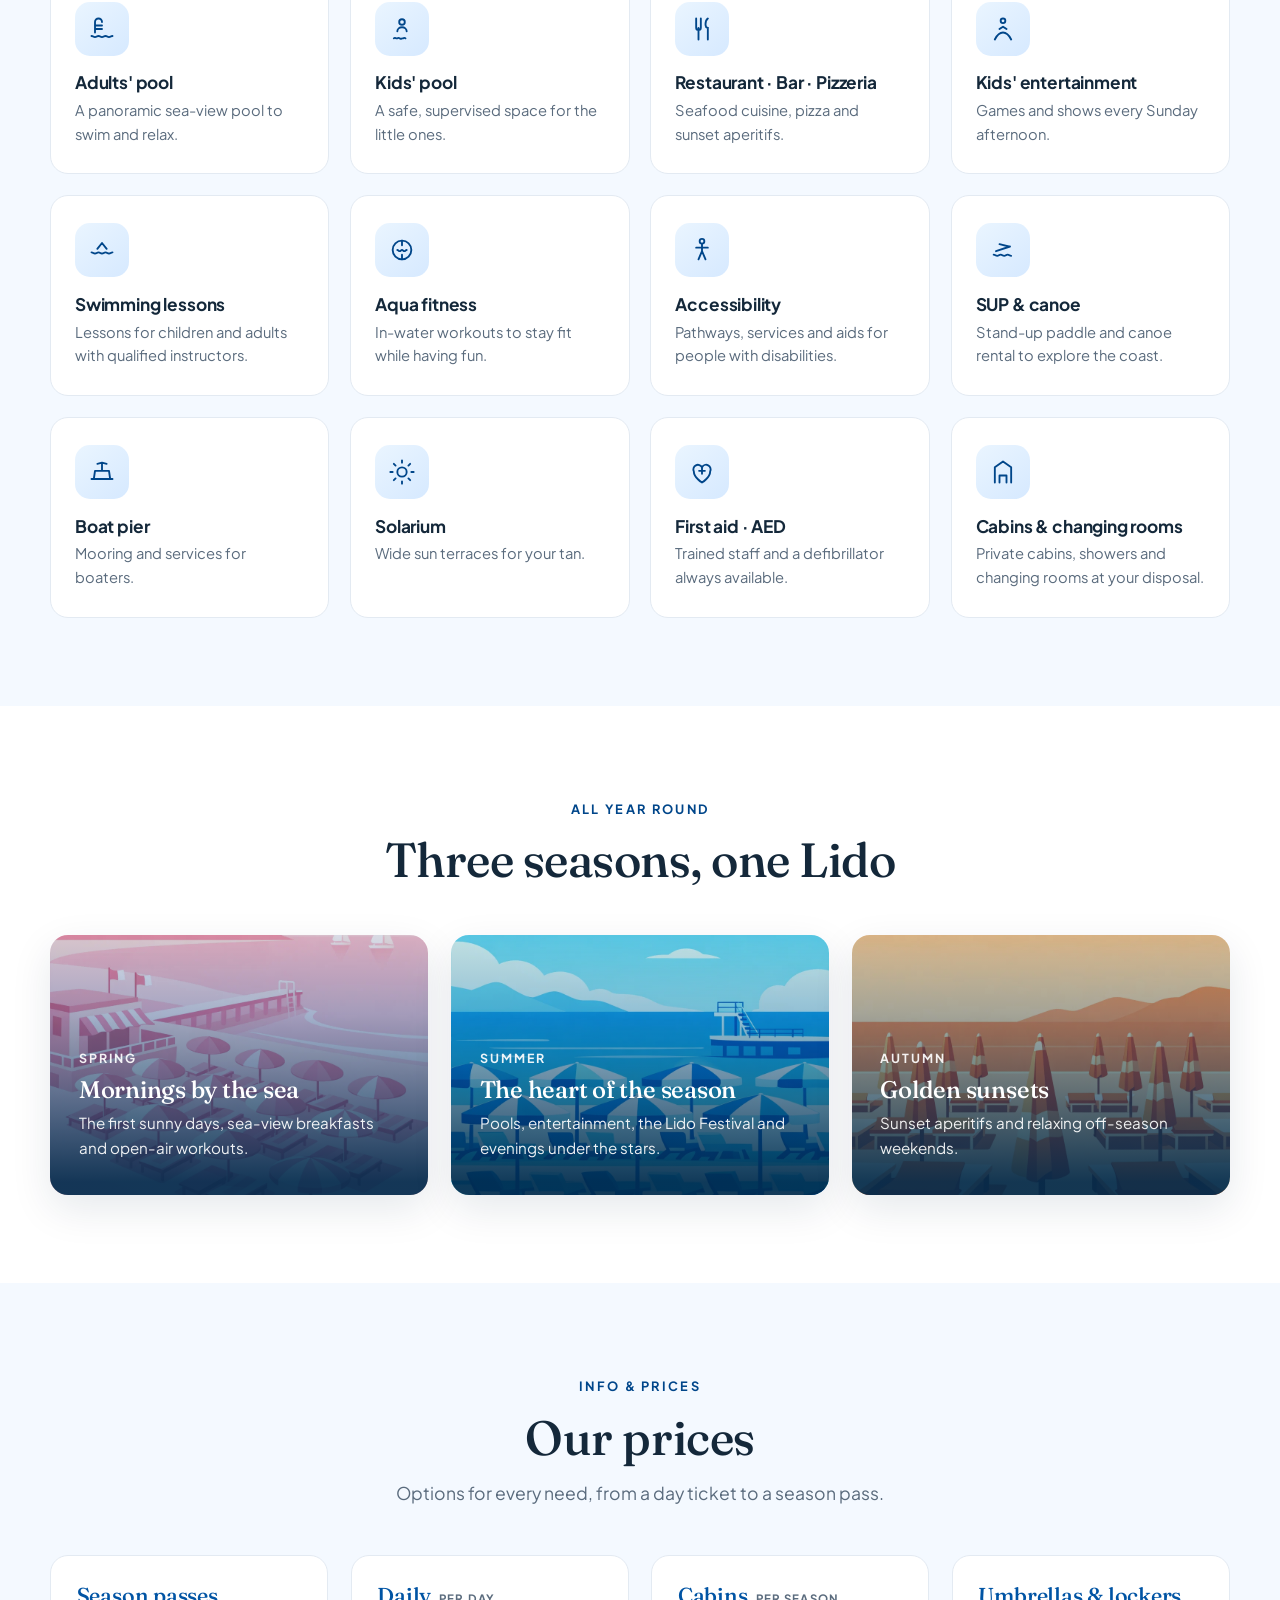
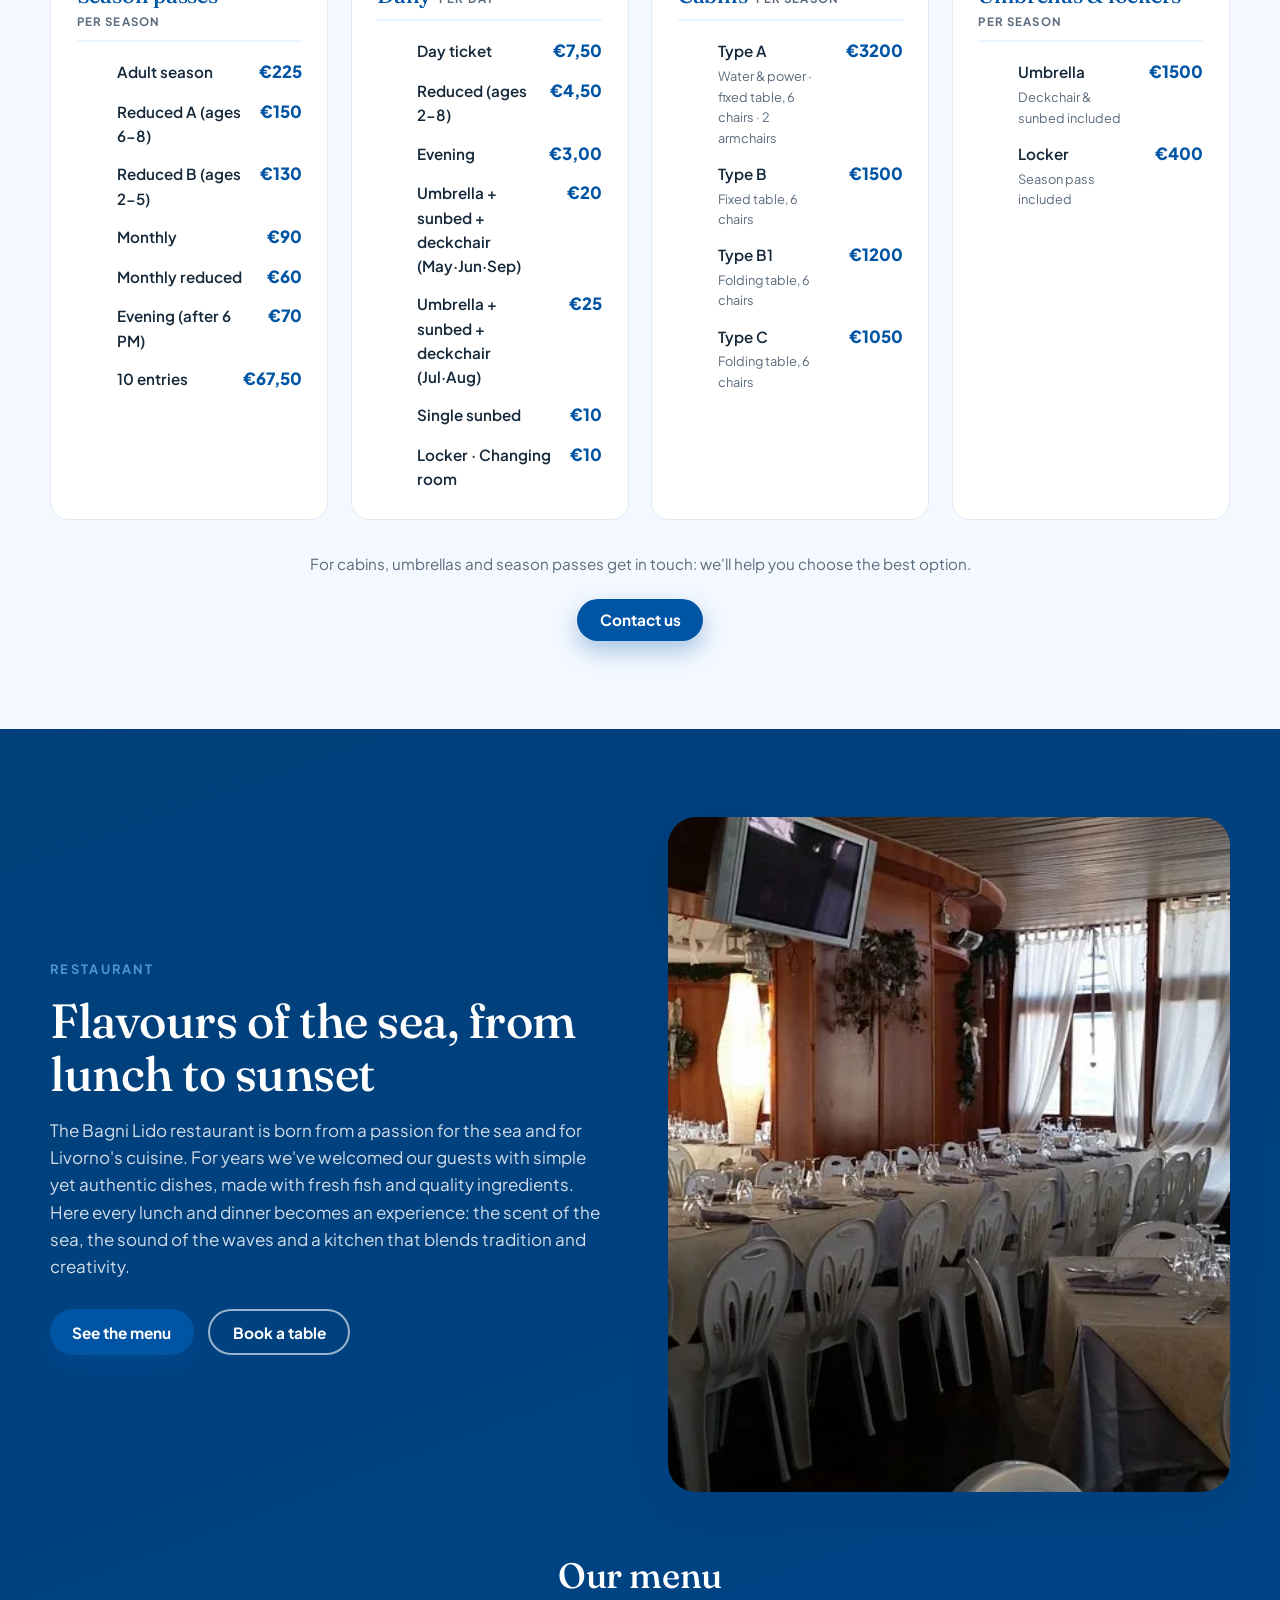
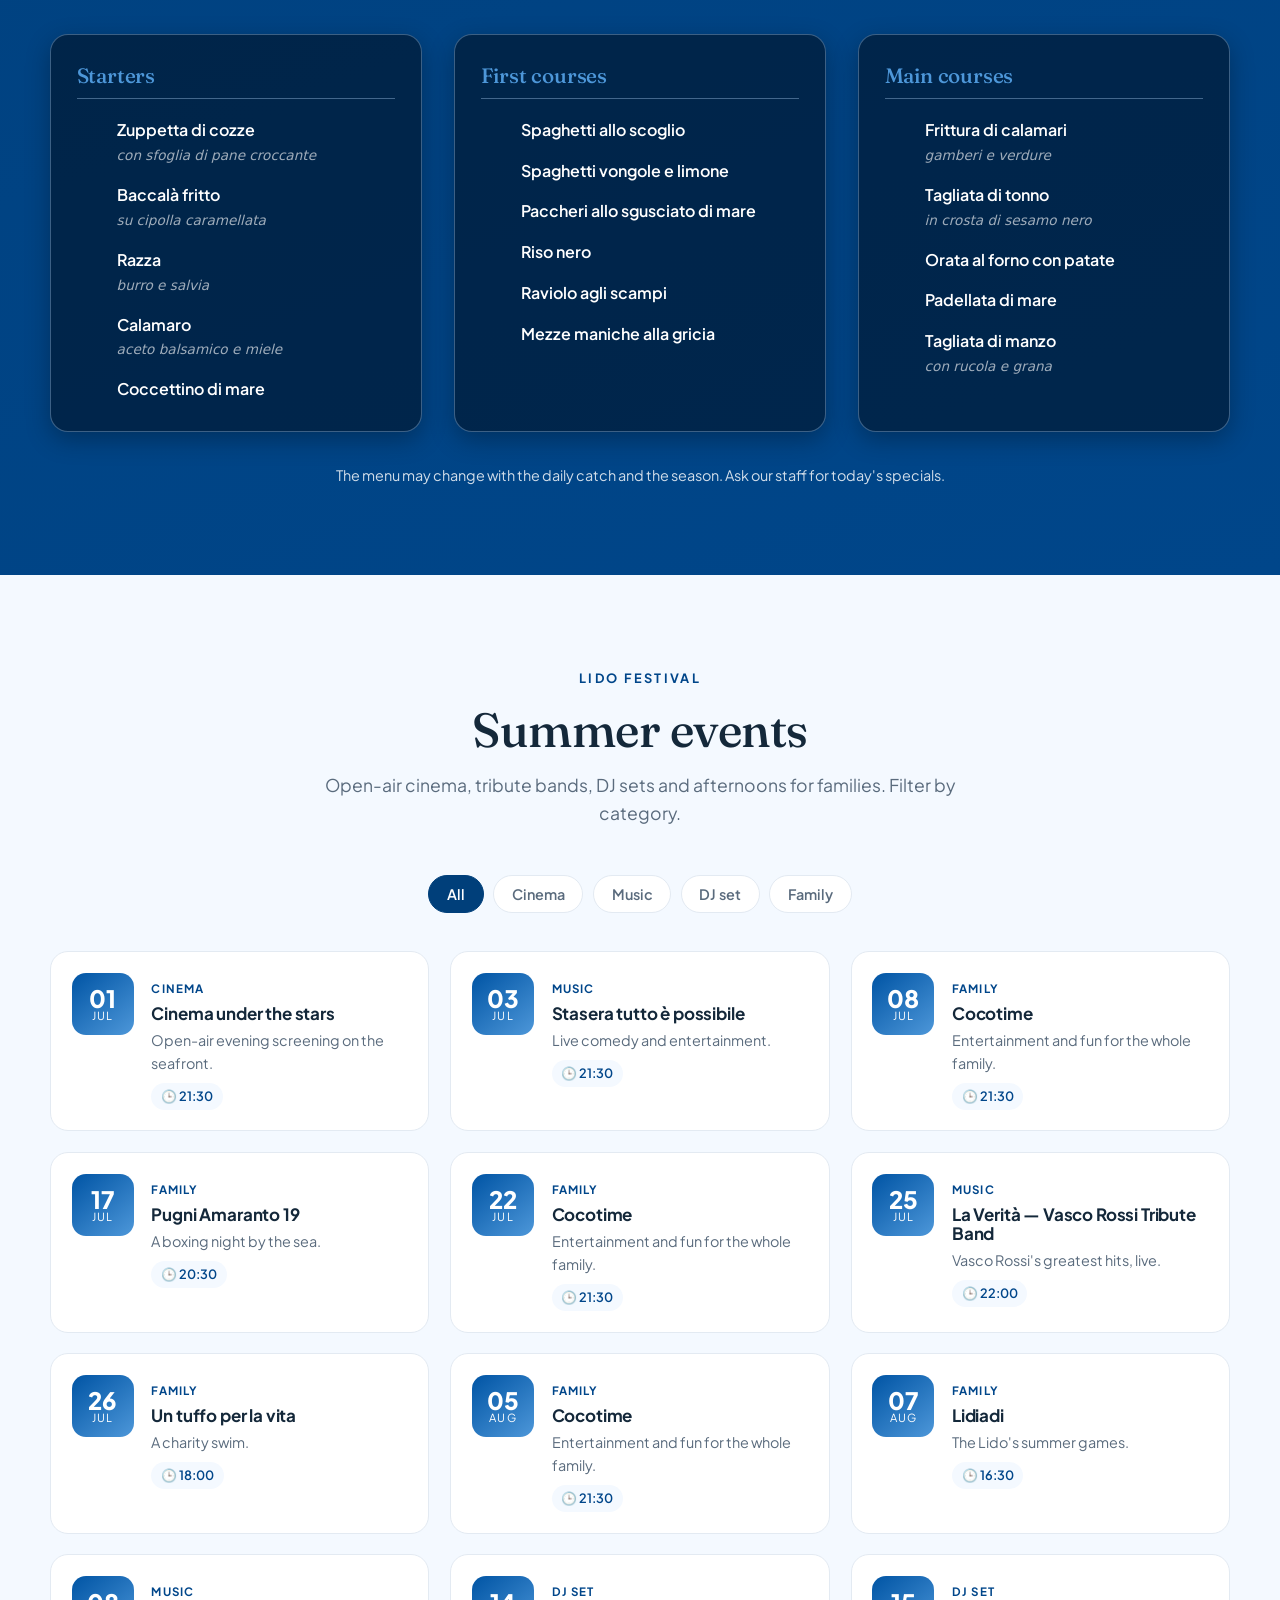
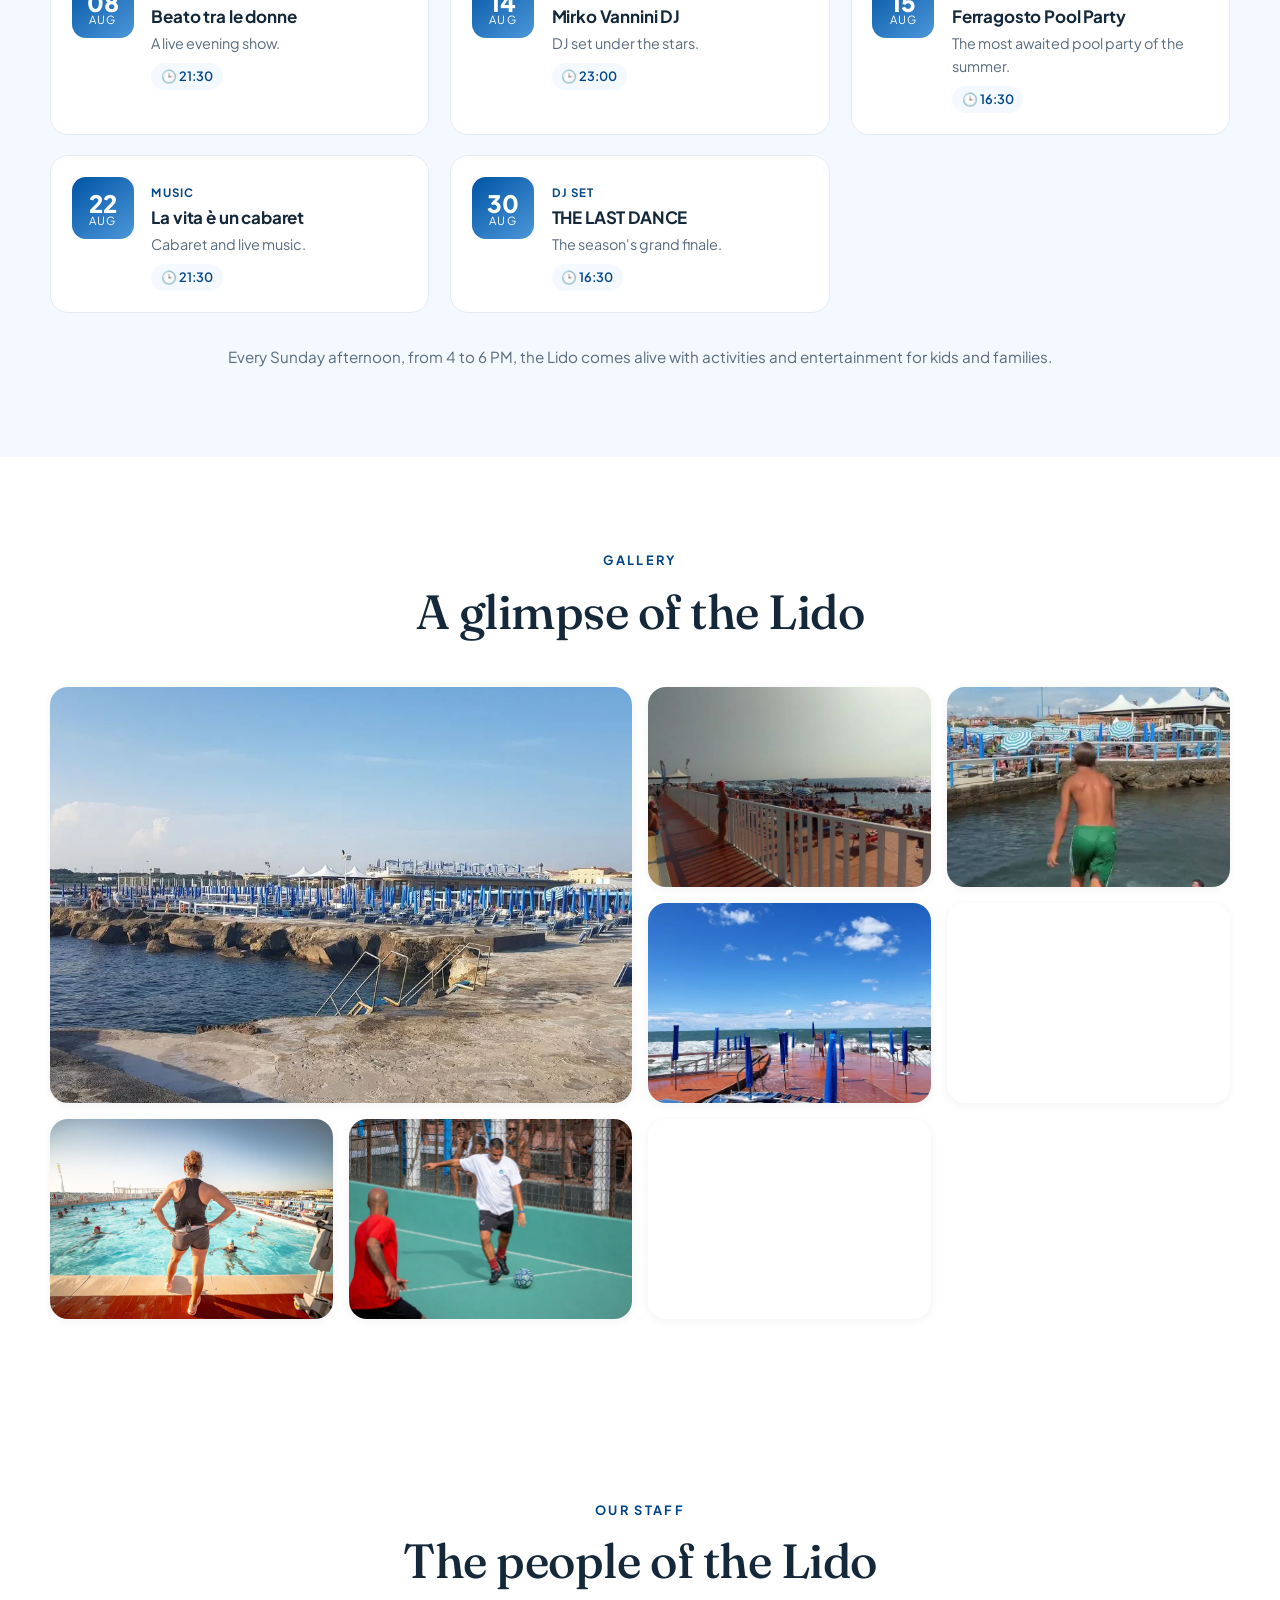
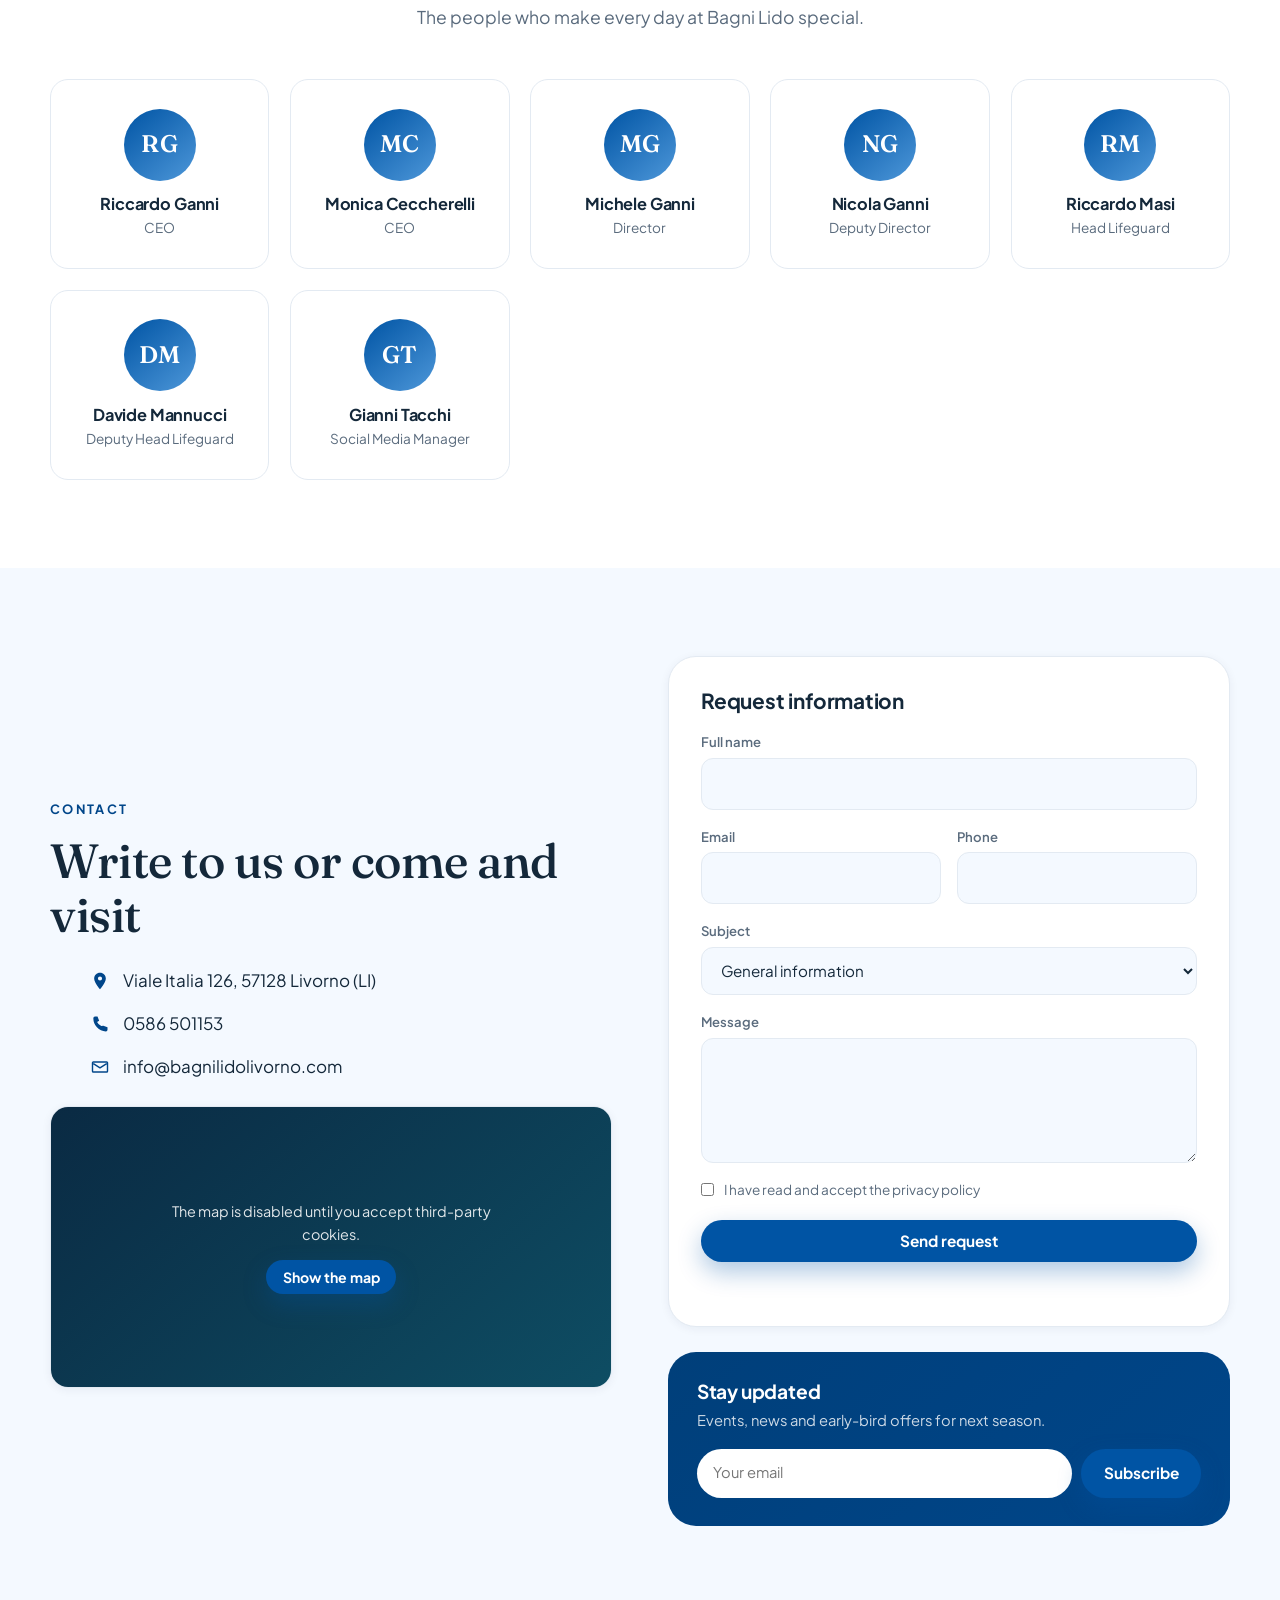
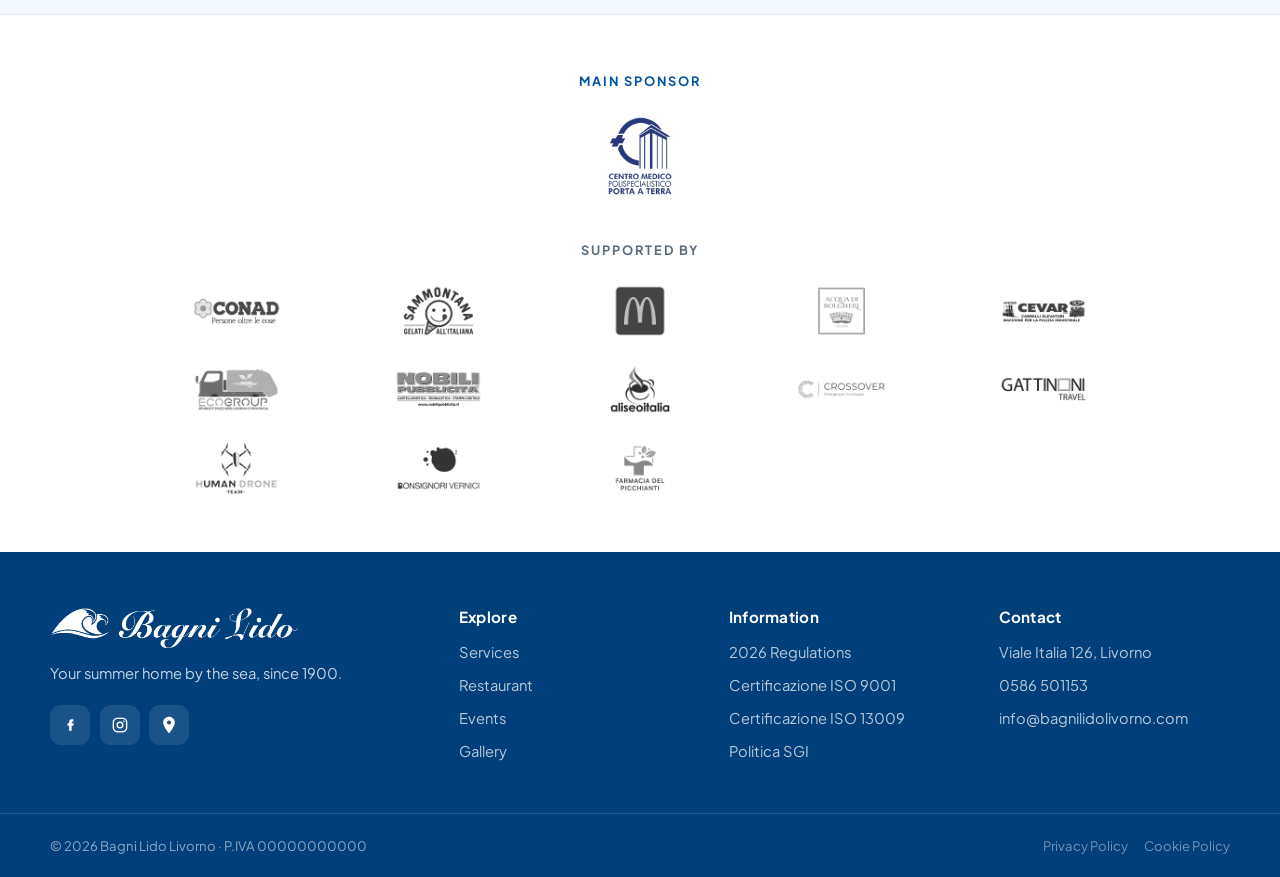
==== commit f2d3053e: "Tema chiaro/scuro, panorama nitida e menù più leggibile - Toggle tema chiaro/scuro accanto allo swit" ====
--- a/index.html
+++ b/index.html
@@ -4,6 +4,8 @@
   <meta charset="UTF-8">
   <meta name="viewport" content="width=device-width, initial-scale=1.0">
   <meta name="theme-color" content="#0054a4">
+  <!-- Tema (applicato subito per evitare il flash) -->
+  <script>(function(){try{var t=localStorage.getItem('lido_theme')||(window.matchMedia&&window.matchMedia('(prefers-color-scheme:dark)').matches?'dark':'light');document.documentElement.setAttribute('data-theme',t);}catch(e){}})();</script>
 
   <!-- ============ SEO ============ -->
   <title>Bagni Lido Livorno · Stabilimento balneare, piscine, ristorante ed eventi</title>
@@ -111,6 +113,10 @@
         <button type="button" data-setlang="it" class="is-active" aria-pressed="true">IT</button>
         <button type="button" data-setlang="en" aria-pressed="false">EN</button>
       </div>
+      <button class="theme-toggle" id="themeToggle" type="button" aria-label="Tema chiaro/scuro" aria-pressed="false">
+        <svg class="ico-moon" viewBox="0 0 24 24" width="18" height="18" aria-hidden="true"><path d="M21 12.8A9 9 0 1 1 11.2 3a7 7 0 0 0 9.8 9.8Z" fill="currentColor"/></svg>
+        <svg class="ico-sun" viewBox="0 0 24 24" width="18" height="18" aria-hidden="true"><circle cx="12" cy="12" r="4.3" fill="currentColor"/><g stroke="currentColor" stroke-width="2" stroke-linecap="round"><path d="M12 2.5v2.2M12 19.3v2.2M2.5 12h2.2M19.3 12h2.2M5.1 5.1l1.5 1.5M17.4 17.4l1.5 1.5M18.9 5.1l-1.5 1.5M6.6 17.4l-1.5 1.5"/></g></svg>
+      </button>
       <a class="btn btn-primary btn-sm" href="https://widget.spiagge.it/stabilimenti-balneari/prenotazione/it-li-57128-bagni-lido/" target="_blank" rel="noopener" data-i18n="nav.book">Prenota</a>
       <button class="nav-toggle" id="navToggle" aria-label="Apri menu" aria-expanded="false" aria-controls="mainNav">
         <span></span><span></span><span></span>
@@ -164,10 +170,14 @@
 </section>
 
 <!-- ============================ PANORAMA ============================ -->
-<section class="panorama" aria-label="Vista aerea del Bagni Lido Livorno">
-  <img src="uploads/photos/aerial-top.webp" width="1400" height="932" loading="lazy" decoding="async" alt="Vista aerea dall'alto del Bagni Lido Livorno: piscina, campo da gioco, ombrelloni e pontile barche">
-  <div class="panorama-cap">
-    <span class="pill" data-i18n="panorama.cap">Lo stabilimento visto dall'alto</span>
+<section class="panorama-sec" aria-label="Vista aerea del Bagni Lido Livorno">
+  <div class="container">
+    <figure class="panorama">
+      <img src="uploads/photos/aerial-top.webp" width="860" height="484" loading="lazy" decoding="async" alt="Vista aerea dall'alto del Bagni Lido Livorno: piscina, campo da gioco, ombrelloni e pontile barche">
+      <figcaption class="panorama-cap">
+        <span class="pill" data-i18n="panorama.cap">Lo stabilimento visto dall'alto</span>
+      </figcaption>
+    </figure>
   </div>
 </section>
 
--- a/assets/css/style.css
+++ b/assets/css/style.css
@@ -20,6 +20,8 @@
   --white:       #ffffff;
   --bg:          #ffffff;
   --bg-tint:     #f4f9ff;
+  --card:        #ffffff;   /* sfondo delle card (tema-aware) */
+  --header-bg:   rgba(255,255,255,.92);
 
   --radius:      18px;
   --radius-sm:   12px;
@@ -34,6 +36,38 @@
   --font-sans:   'Plus Jakarta Sans', system-ui, -apple-system, Segoe UI, Roboto, sans-serif;
   --font-disp:   'Fraunces', Georgia, 'Times New Roman', serif;
 }
+
+/* ===================== TEMA SCURO ===================== */
+[data-theme="dark"]{
+  --navy:        #0a1b2c;
+  --navy-700:    #0d2236;
+  --aqua:        #5aa6e6;
+  --teal-600:    #5aa6e6;   /* accenti/eyebrow più chiari su scuro */
+  --ink:         #e9eff5;
+  --muted:       #9db0c2;
+  --line:        #21384c;
+  --white:       #10273c;
+  --bg:          #0a1826;
+  --bg-tint:     #0e2030;
+  --card:        #10273c;
+  --sand:        #0e2030;
+  --sand-200:    #21384c;
+  --header-bg:   rgba(10,24,38,.9);
+  --shadow-sm:   0 2px 10px rgba(0,0,0,.3);
+  --shadow:      0 14px 40px rgba(0,0,0,.4);
+  --shadow-lg:   0 30px 70px rgba(0,0,0,.55);
+}
+/* Header su scuro: testo/logo chiari anche da scrollato */
+[data-theme="dark"] .scrolled .brand,
+[data-theme="dark"] .scrolled .main-nav a{color:var(--ink)}
+[data-theme="dark"] .scrolled .nav-toggle span{background:var(--ink)}
+[data-theme="dark"] .scrolled .logo-light{opacity:1}
+[data-theme="dark"] .scrolled .logo-dark{opacity:0}
+[data-theme="dark"] .scrolled .lang-switch button.is-active{background:var(--teal);color:#fff}
+[data-theme="dark"] .scrolled .theme-toggle{color:var(--ink)}
+/* Loghi sponsor leggibili su sfondo scuro */
+[data-theme="dark"] .sponsors-grid img,[data-theme="dark"] .sponsor-main img{background:#fff;border-radius:10px;padding:8px}
+[data-theme="dark"] .price-val{color:var(--aqua)}
 
 /* ---------- Reset ---------- */
 *,*::before,*::after{box-sizing:border-box;margin:0}
@@ -47,6 +81,7 @@
   font-size:17px;
   overflow-x:hidden;
   -webkit-font-smoothing:antialiased;
+  transition:background-color .3s var(--ease), color .3s var(--ease);
 }
 img{max-width:100%;display:block}
 a{color:inherit;text-decoration:none}
@@ -94,7 +129,7 @@
   padding:.5rem 0;
   transition:background .3s var(--ease), box-shadow .3s, padding .3s;
 }
-.site-header.scrolled{background:rgba(255,255,255,.92);backdrop-filter:blur(14px);box-shadow:var(--shadow-sm)}
+.site-header.scrolled{background:var(--header-bg);backdrop-filter:blur(14px);box-shadow:var(--shadow-sm)}
 .nav-wrap{display:flex;align-items:center;justify-content:space-between;gap:1rem}
 
 .brand{position:relative;display:inline-flex;align-items:center}
@@ -124,6 +159,13 @@
 .lang-switch button.is-active{background:#fff;color:var(--navy)}
 .scrolled .lang-switch button.is-active{background:var(--navy);color:#fff}
 
+.theme-toggle{display:grid;place-items:center;width:34px;height:34px;border-radius:999px;color:#fff;border:1px solid rgba(255,255,255,.35);background:rgba(255,255,255,.18);transition:background .25s,color .25s,border-color .25s}
+.theme-toggle:hover{background:rgba(255,255,255,.3)}
+.scrolled .theme-toggle{color:var(--navy);border-color:var(--line);background:var(--bg-tint)}
+.theme-toggle .ico-sun{display:none}
+[data-theme="dark"] .theme-toggle .ico-moon{display:none}
+[data-theme="dark"] .theme-toggle .ico-sun{display:block}
+
 .nav-toggle{display:none;flex-direction:column;gap:5px;padding:.4rem}
 .nav-toggle span{width:24px;height:2px;background:#fff;border-radius:2px;transition:.3s var(--ease)}
 .scrolled .nav-toggle span{background:var(--navy)}
@@ -184,11 +226,12 @@
 /* =========================================================
    PANORAMA (fascia aerea a tutta larghezza)
    ========================================================= */
-.panorama{position:relative;width:100%;height:clamp(300px,52vh,540px);overflow:hidden}
-.panorama img{width:100%;height:100%;object-fit:cover;display:block}
-.panorama::after{content:"";position:absolute;inset:0;background:linear-gradient(to top,rgba(0,42,77,.45),rgba(0,42,77,0) 45%)}
-.panorama-cap{position:absolute;left:0;right:0;bottom:1.4rem;z-index:2;display:flex;justify-content:center}
-.panorama-cap .pill{background:rgba(0,42,77,.55);border-color:rgba(255,255,255,.4);color:#fff;backdrop-filter:blur(6px)}
+.panorama-sec{padding:2.5rem 0}
+.panorama{position:relative;max-width:1000px;margin:0 auto;border-radius:var(--radius-lg);overflow:hidden;box-shadow:var(--shadow-lg)}
+.panorama img{display:block;width:100%;height:auto}      /* immagine intera, mai stirata */
+.panorama::after{content:"";position:absolute;inset:0;pointer-events:none;background:linear-gradient(to top,rgba(0,42,77,.4),rgba(0,42,77,0) 40%)}
+.panorama-cap{position:absolute;left:1rem;bottom:1rem;z-index:2;margin:0}
+.panorama-cap .pill{background:rgba(0,42,77,.6);border-color:rgba(255,255,255,.35);color:#fff;backdrop-filter:blur(6px)}
 
 /* =========================================================
    SECTIONS
@@ -234,7 +277,7 @@
    ========================================================= */
 .cards-grid{display:grid;grid-template-columns:repeat(auto-fill,minmax(230px,1fr));gap:1.3rem}
 .svc-card{
-  background:#fff;border:1px solid var(--line);border-radius:var(--radius);
+  background:var(--card);border:1px solid var(--line);border-radius:var(--radius);
   padding:1.7rem 1.5rem;transition:transform .3s var(--ease), box-shadow .3s, border-color .3s;
 }
 .svc-card:hover{transform:translateY(-6px);box-shadow:var(--shadow);border-color:transparent}
@@ -268,8 +311,8 @@
 .menu-wrap{margin-top:4rem;scroll-margin-top:90px}
 .menu-heading{font-family:var(--font-disp);font-weight:500;font-size:clamp(1.6rem,3vw,2.2rem);text-align:center;margin-bottom:2.4rem;color:#fff}
 .menu-cols{display:grid;grid-template-columns:repeat(3,1fr);gap:2rem}
-.menu-cat{background:rgba(255,255,255,.06);border:1px solid rgba(255,255,255,.14);border-radius:var(--radius);padding:1.8rem 1.6rem}
-.menu-cat h4{font-family:var(--font-disp);font-weight:500;font-size:1.3rem;color:var(--aqua);margin-bottom:1.1rem;padding-bottom:.7rem;border-bottom:1px solid rgba(255,255,255,.16)}
+.menu-cat{background:rgba(0,14,28,.55);border:1px solid rgba(150,185,220,.4);border-radius:var(--radius);padding:1.8rem 1.6rem;box-shadow:0 8px 24px rgba(0,0,0,.28)}
+.menu-cat h4{font-family:var(--font-disp);font-weight:500;font-size:1.3rem;color:var(--aqua);margin-bottom:1.1rem;padding-bottom:.7rem;border-bottom:1px solid rgba(150,185,220,.45)}
 .menu-cat ul{list-style:none;display:grid;gap:.95rem}
 .menu-cat li{display:flex;flex-direction:column;gap:.15rem}
 .menu-cat .dish{color:#fff;font-weight:600;font-size:1rem}
@@ -280,12 +323,12 @@
    EVENTI
    ========================================================= */
 .event-filters{display:flex;flex-wrap:wrap;gap:.6rem;justify-content:center;margin-bottom:2.4rem}
-.chip{padding:.55rem 1.1rem;border-radius:999px;background:#fff;border:1.5px solid var(--line);font-weight:600;font-size:.9rem;color:var(--muted);transition:.25s}
+.chip{padding:.55rem 1.1rem;border-radius:999px;background:var(--card);border:1.5px solid var(--line);font-weight:600;font-size:.9rem;color:var(--muted);transition:.25s}
 .chip:hover{border-color:var(--teal)}
 .chip.is-active{background:var(--navy);border-color:var(--navy);color:#fff}
 
 .events-grid{display:grid;grid-template-columns:repeat(auto-fill,minmax(280px,1fr));gap:1.3rem}
-.event-card{display:flex;gap:1.1rem;background:#fff;border:1px solid var(--line);border-radius:var(--radius);padding:1.3rem;transition:transform .3s var(--ease),box-shadow .3s}
+.event-card{display:flex;gap:1.1rem;background:var(--card);border:1px solid var(--line);border-radius:var(--radius);padding:1.3rem;transition:transform .3s var(--ease),box-shadow .3s}
 .event-card:hover{transform:translateY(-4px);box-shadow:var(--shadow)}
 .event-card.hide{display:none}
 .event-date{flex:0 0 auto;width:62px;height:62px;border-radius:14px;background:linear-gradient(140deg,var(--teal),var(--aqua));color:#fff;display:grid;place-items:center;align-content:center;text-align:center;line-height:1}
@@ -319,7 +362,7 @@
    STAFF
    ========================================================= */
 .staff-grid{display:grid;grid-template-columns:repeat(auto-fill,minmax(180px,1fr));gap:1.3rem}
-.staff-card{text-align:center;background:#fff;border:1px solid var(--line);border-radius:var(--radius);padding:1.8rem 1.2rem;transition:transform .3s var(--ease),box-shadow .3s}
+.staff-card{text-align:center;background:var(--card);border:1px solid var(--line);border-radius:var(--radius);padding:1.8rem 1.2rem;transition:transform .3s var(--ease),box-shadow .3s}
 .staff-card:hover{transform:translateY(-5px);box-shadow:var(--shadow)}
 .staff-card .avatar{display:grid;place-items:center;width:72px;height:72px;margin:0 auto .9rem;border-radius:50%;background:linear-gradient(140deg,var(--teal),var(--aqua));color:#fff;font-family:var(--font-disp);font-weight:600;font-size:1.5rem;letter-spacing:.02em}
 .staff-card h3{font-size:1.02rem;margin-bottom:.25rem}
@@ -329,7 +372,7 @@
    TARIFFE
    ========================================================= */
 .pricing-grid{display:grid;grid-template-columns:repeat(auto-fit,minmax(250px,1fr));gap:1.4rem}
-.price-card{background:#fff;border:1px solid var(--line);border-radius:var(--radius);padding:1.7rem 1.6rem;transition:transform .3s var(--ease),box-shadow .3s}
+.price-card{background:var(--card);border:1px solid var(--line);border-radius:var(--radius);padding:1.7rem 1.6rem;transition:transform .3s var(--ease),box-shadow .3s}
 .price-card:hover{transform:translateY(-5px);box-shadow:var(--shadow)}
 .price-card h3{font-family:var(--font-disp);font-weight:500;font-size:1.35rem;color:var(--teal);margin-bottom:1.1rem;padding-bottom:.7rem;border-bottom:2px solid var(--sand-200);display:flex;flex-wrap:wrap;align-items:baseline;gap:.5rem}
 .price-per{font-family:var(--font-sans);font-size:.72rem;font-weight:700;text-transform:uppercase;letter-spacing:.1em;color:var(--muted)}
@@ -359,7 +402,7 @@
 .map-card{border-radius:var(--radius);overflow:hidden;box-shadow:var(--shadow-sm);border:1px solid var(--line);margin-top:1.5rem}
 .map-card iframe{width:100%;height:280px;border:0;display:block}
 
-.contact-form{background:#fff;border:1px solid var(--line);border-radius:var(--radius-lg);padding:2rem;box-shadow:var(--shadow-sm)}
+.contact-form{background:var(--card);border:1px solid var(--line);border-radius:var(--radius-lg);padding:2rem;box-shadow:var(--shadow-sm)}
 .contact-form h3{font-size:1.3rem;margin-bottom:1.2rem}
 .field{margin-bottom:1rem;display:flex;flex-direction:column;gap:.35rem}
 .field-row{display:grid;grid-template-columns:1fr 1fr;gap:1rem}
@@ -368,7 +411,8 @@
   width:100%;padding:.8rem .95rem;border:1.5px solid var(--line);border-radius:var(--radius-sm);
   font:inherit;font-size:.95rem;background:var(--bg-tint);transition:.2s;
 }
-.field input:focus,.field select:focus,.field textarea:focus{outline:none;border-color:var(--teal);background:#fff;box-shadow:0 0 0 4px rgba(0,84,164,.12)}
+.field input,.field select,.field textarea{color:var(--ink)}
+.field input:focus,.field select:focus,.field textarea:focus{outline:none;border-color:var(--teal);background:var(--card);box-shadow:0 0 0 4px rgba(0,84,164,.12)}
 .field textarea{resize:vertical}
 .checkbox{display:flex;align-items:flex-start;gap:.6rem;font-size:.85rem;color:var(--muted);margin:.5rem 0 1.2rem}
 .checkbox input{margin-top:.25rem;accent-color:var(--teal)}
@@ -415,7 +459,7 @@
 /* =========================================================
    MOBILE STICKY BAR
    ========================================================= */
-.mobile-bar{display:none;position:fixed;left:0;right:0;bottom:0;z-index:90;background:#fff;border-top:1px solid var(--line);box-shadow:0 -6px 24px rgba(10,42,67,.1)}
+.mobile-bar{display:none;position:fixed;left:0;right:0;bottom:0;z-index:90;background:var(--card);border-top:1px solid var(--line);box-shadow:0 -6px 24px rgba(10,42,67,.1)}
 .mobile-bar a{flex:1;display:flex;flex-direction:column;align-items:center;gap:.2rem;padding:.6rem 0;color:var(--navy);font-size:.72rem;font-weight:600}
 .mobile-bar a svg{color:var(--teal-600)}
 .mobile-bar a:active{background:var(--bg-tint)}
@@ -450,11 +494,11 @@
 @media (max-width:820px){
   .main-nav{
     position:fixed;inset:0 0 0 auto;width:min(82vw,330px);
-    background:#fff;flex-direction:column;justify-content:center;gap:.5rem;padding:2rem;
+    background:var(--card);flex-direction:column;justify-content:center;gap:.5rem;padding:2rem;
     transform:translateX(100%);transition:transform .4s var(--ease);box-shadow:var(--shadow-lg);
   }
   .main-nav.open{transform:none}
-  .main-nav a{color:var(--navy);font-size:1.15rem;width:100%}
+  .main-nav a{color:var(--ink);font-size:1.15rem;width:100%}
   .nav-toggle{display:flex}
   .main-nav a::after{display:none}
   .grid-2{grid-template-columns:1fr;gap:2rem}
@@ -549,7 +593,7 @@
    COOKIE BANNER
    ========================================================= */
 .cookie-banner{position:fixed;left:1rem;right:1rem;bottom:1rem;z-index:120;max-width:560px;margin-inline:auto;
-  background:#fff;border:1px solid var(--line);border-radius:var(--radius);box-shadow:var(--shadow-lg);
+  background:var(--card);border:1px solid var(--line);border-radius:var(--radius);box-shadow:var(--shadow-lg);
   padding:1.2rem 1.3rem;transform:translateY(160%);transition:transform .45s var(--ease);opacity:0}
 .cookie-banner.show{transform:none;opacity:1}
 .cookie-inner{display:flex;flex-direction:column;gap:1rem}
@@ -563,7 +607,7 @@
 /* =========================================================
    PAGINE LEGALI (privacy / cookie)
    ========================================================= */
-.legal-header{border-bottom:1px solid var(--line);padding:1rem 0;position:sticky;top:0;background:rgba(255,255,255,.95);backdrop-filter:blur(10px);z-index:10}
+.legal-header{border-bottom:1px solid var(--line);padding:1rem 0;position:sticky;top:0;background:var(--header-bg);backdrop-filter:blur(10px);z-index:10}
 .legal-back{display:inline-flex;align-items:center;gap:.5rem;color:var(--navy);font-weight:700;font-family:var(--font-disp)}
 .legal-back:hover{color:var(--teal-600)}
 .legal{max-width:780px;padding:3rem 1.2rem 5rem}
